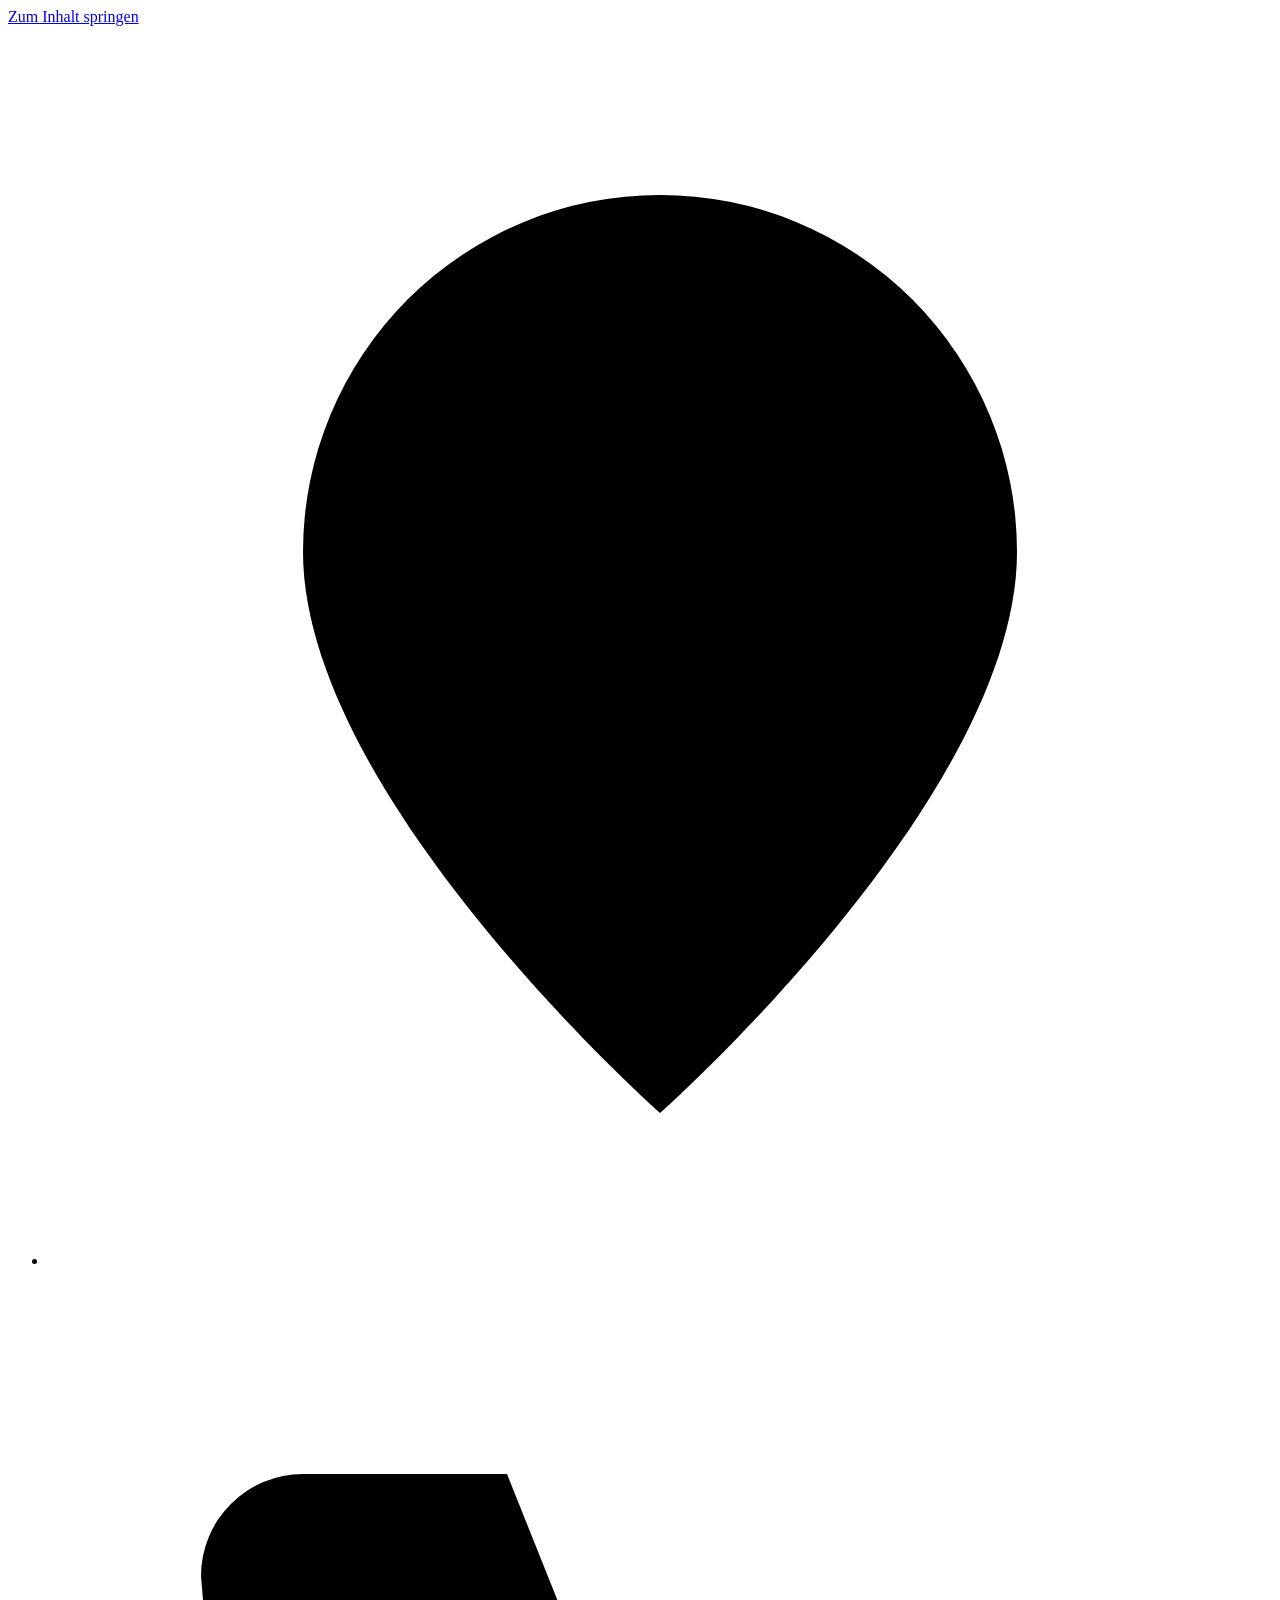
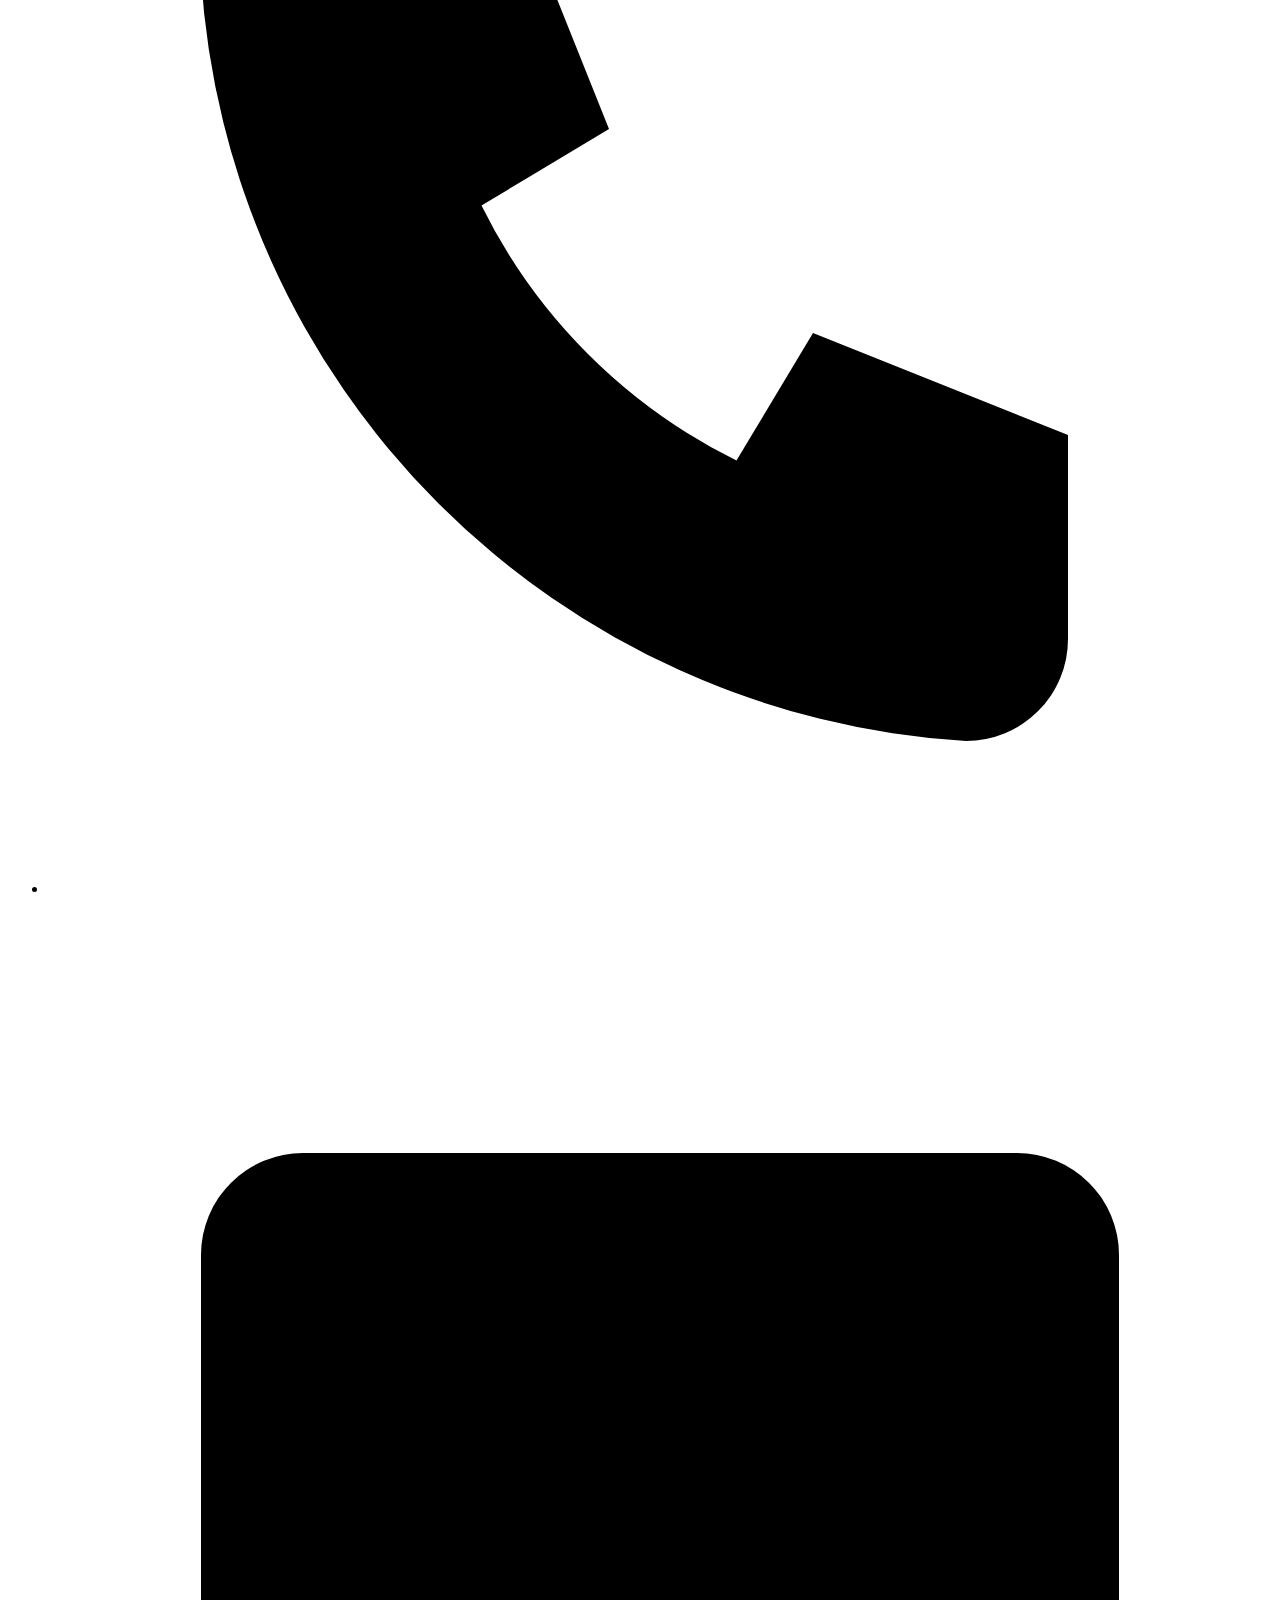
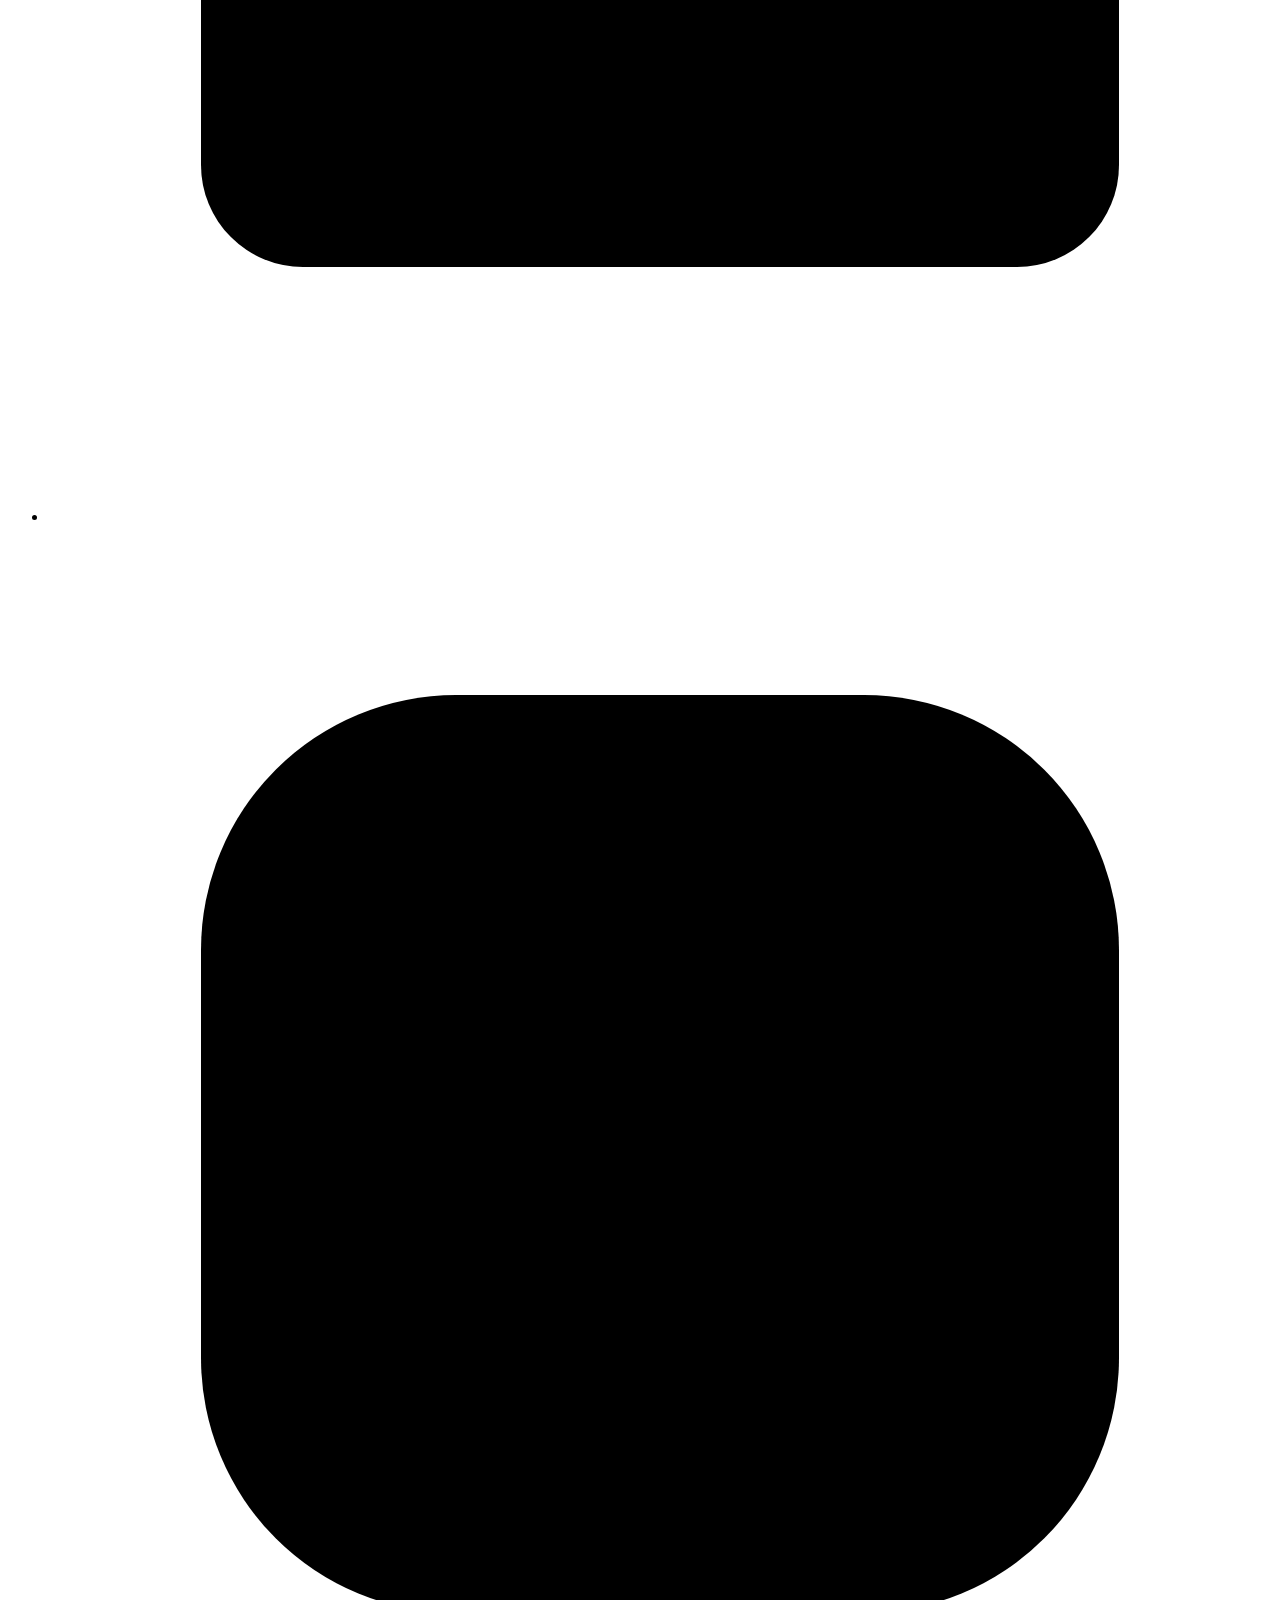
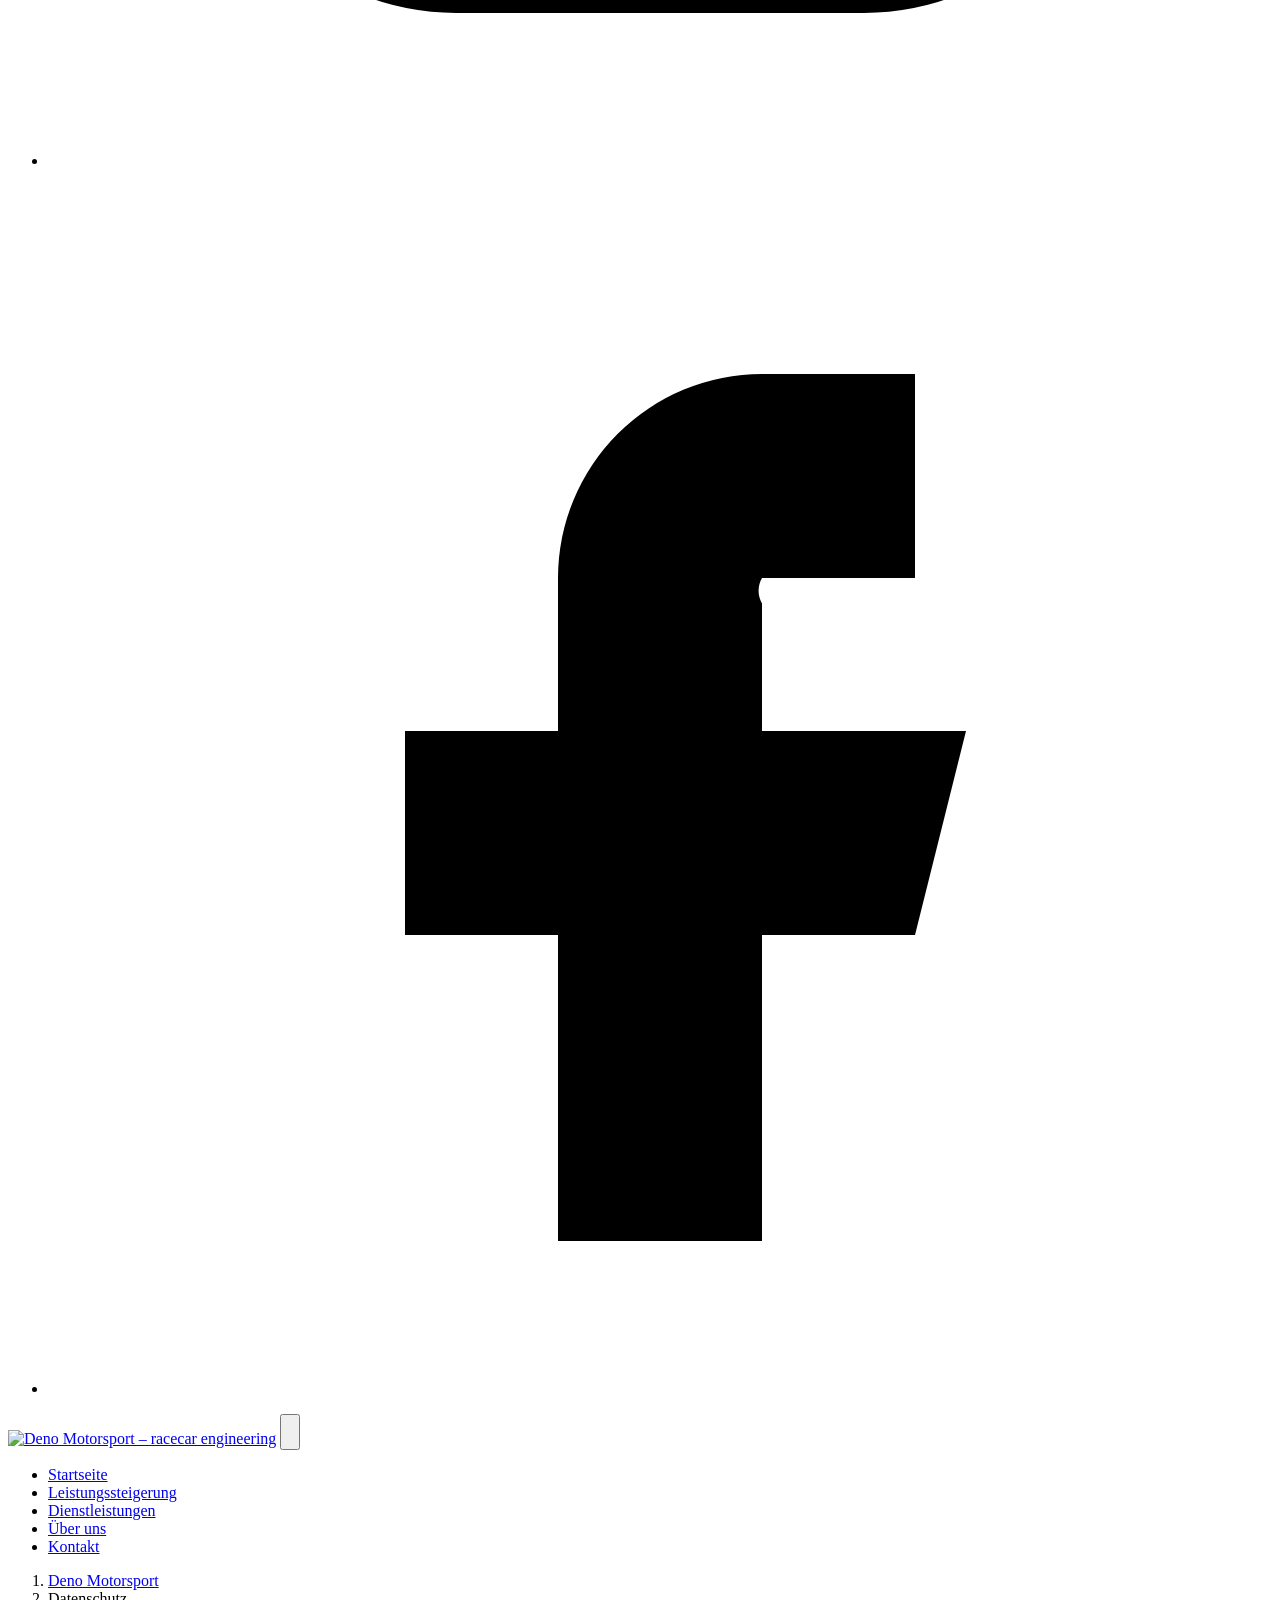
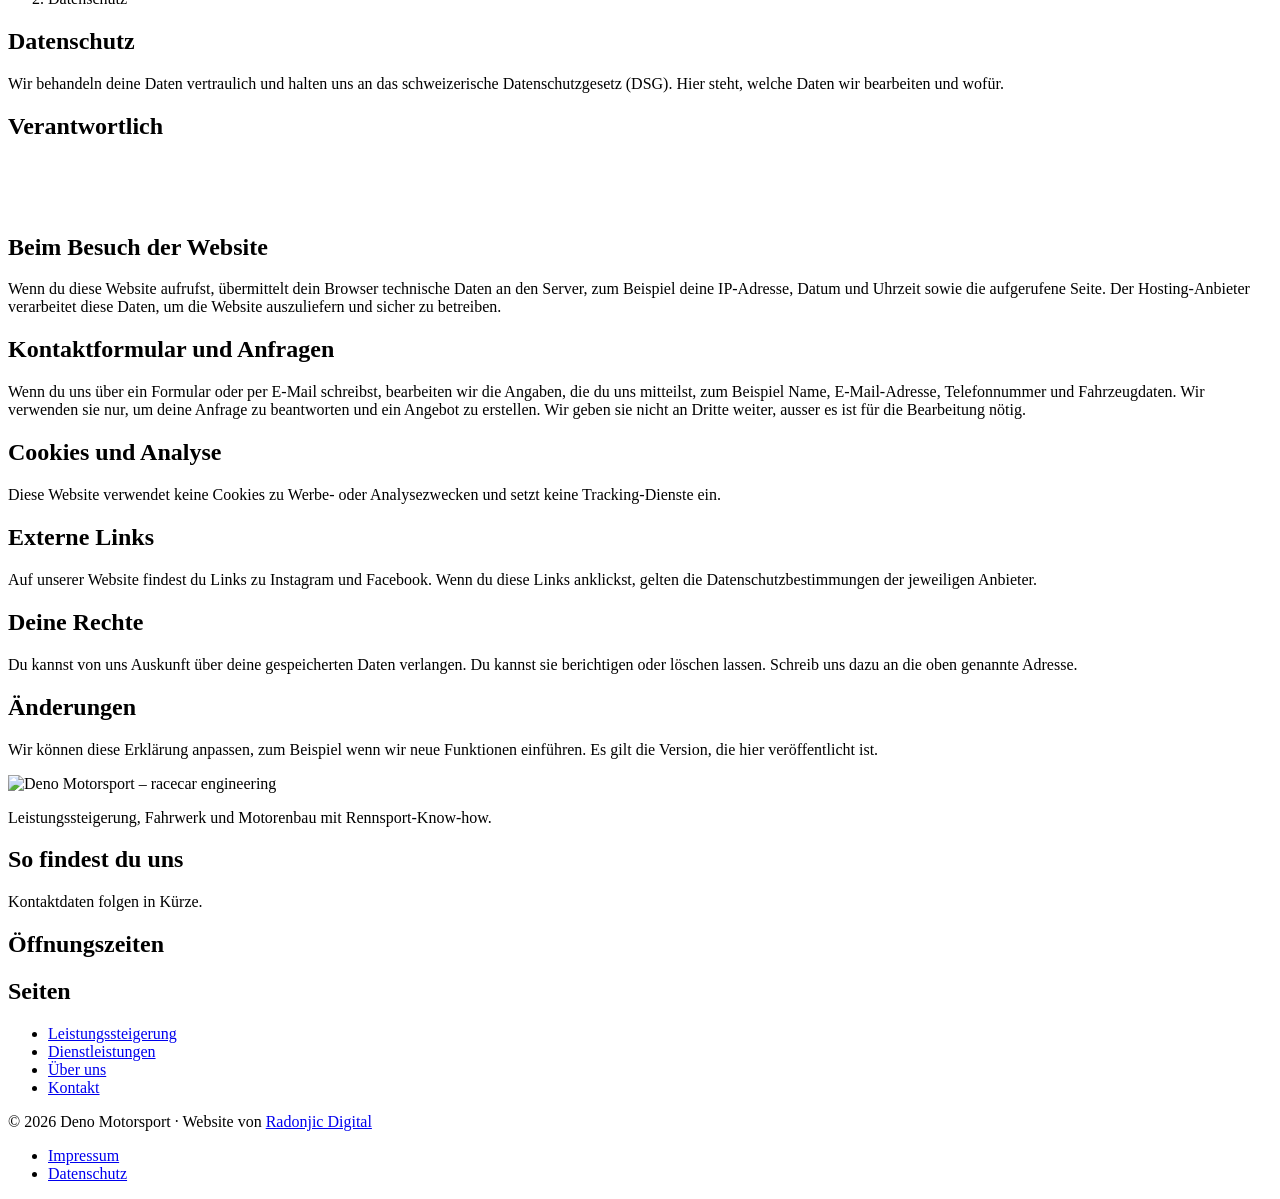
==== datenschutz.html @ 15deafb5 "Add files via upload" ====
<!doctype html>
<html lang="de-CH">
<head>
<meta charset="utf-8">
<meta name="viewport" content="width=device-width, initial-scale=1">
<title>Datenschutz – Deno Motorsport</title>
<meta name="description" content="Datenschutzerklärung von Deno Motorsport.">
<meta name="theme-color" content="#15171a">
<meta property="og:type" content="website">
<meta property="og:locale" content="de_CH">
<meta property="og:site_name" content="Deno Motorsport">
<meta property="og:title" content="Datenschutz – Deno Motorsport">
<meta property="og:description" content="Datenschutzerklärung von Deno Motorsport.">
<link rel="icon" type="image/png" sizes="48x48" href="images/favicon-48.png">
<link rel="icon" type="image/png" sizes="192x192" href="images/favicon-192.png">
<link rel="apple-touch-icon" href="images/apple-touch-icon.png">
<link rel="stylesheet" href="css/style.css">
</head>
<body class="">

<a class="skip-link" href="#inhalt">Zum Inhalt springen</a>
<div class="topbar on-dark">
  <div class="wrap">
    <ul>
      <li data-c="adresse"><svg viewBox="0 0 24 24" aria-hidden="true"><path d="M12 21s7-6.2 7-11a7 7 0 1 0-14 0c0 4.8 7 11 7 11z"/><circle cx="12" cy="10" r="2.5"/></svg><span data-v></span></li>
      <li data-c="telefon"><a data-link="tel" href="#"><svg viewBox="0 0 24 24" aria-hidden="true"><path d="M5 4h4l2 5-2.5 1.5a11 11 0 0 0 5 5L15 13l5 2v4a2 2 0 0 1-2 2A16 16 0 0 1 3 6a2 2 0 0 1 2-2z"/></svg><span data-v></span></a></li>
      <li data-c="email"><a data-link="mail" href="#"><svg viewBox="0 0 24 24" aria-hidden="true"><rect x="3" y="5" width="18" height="14" rx="2"/><path d="M3 7l9 6 9-6"/></svg><span data-v></span></a></li>
    </ul>
    <ul class="social">
      <li data-c="instagram"><a data-link="url" href="#" target="_blank" rel="noopener" aria-label="Deno Motorsport auf Instagram"><svg viewBox="0 0 24 24" aria-hidden="true"><rect x="3" y="3" width="18" height="18" rx="5"/><circle cx="12" cy="12" r="4"/><circle cx="17.5" cy="6.5" r=".7"/></svg></a></li>
      <li data-c="facebook"><a data-link="url" href="#" target="_blank" rel="noopener" aria-label="Deno Motorsport auf Facebook"><svg viewBox="0 0 24 24" aria-hidden="true"><path d="M14 8h3V4h-3a4 4 0 0 0-4 4v3H7v4h3v6h4v-6h3l1-4h-4V8.5A.5.5 0 0 1 14 8z"/></svg></a></li>
    </ul>
  </div>
</div>
<header class="site-header">
  <div class="wrap">
    <a class="brand" href="index.html" aria-label="Deno Motorsport – zur Startseite"><img src="images/logo-light.png" width="166" height="48" alt="Deno Motorsport – racecar engineering"></a>
    <button class="nav-toggle" type="button" aria-expanded="false" aria-controls="hauptnavigation" aria-label="Menü öffnen">
      <svg class="icon-open" viewBox="0 0 24 24" aria-hidden="true"><path d="M4 7h16M4 12h16M4 17h16"/></svg>
      <svg class="icon-close" viewBox="0 0 24 24" aria-hidden="true"><path d="M6 6l12 12M18 6L6 18"/></svg>
    </button>
    <nav class="nav" id="hauptnavigation" aria-label="Hauptnavigation">
      <ul><li><a href="index.html">Startseite</a></li><li><a href="leistungssteigerung.html">Leistungssteigerung</a></li><li><a href="dienstleistungen.html">Dienstleistungen</a></li><li><a href="ueber-uns.html">Über uns</a></li><li><a class="nav-cta" href="kontakt.html"><span>Kontakt</span></a></li></ul>
    </nav>
  </div>
</header>

<main id="inhalt">

<section class="page-hero on-dark" aria-labelledby="seite-titel">
  <div class="wrap"><nav class="crumbs" aria-label="Brotkrumen"><ol><li><a href="index.html">Deno Motorsport</a></li><li aria-current="page">Datenschutz</li></ol></nav><h1 id="seite-titel">Datenschutz</h1></div>
</section>
<section class="section">
  <div class="wrap legal">
    <p class="lead">Wir behandeln deine Daten vertraulich und halten uns an das schweizerische Datenschutzgesetz (DSG). Hier steht, welche Daten wir bearbeiten und wofür.</p>

    <h2>Verantwortlich</h2>
    <p><strong data-c="firma"><span data-v></span></strong><br>
      <span data-c="strasse"><span data-v></span><br></span>
      <span data-c="plzort"><span data-v></span><br></span>
      <span data-c="email"><a data-link="mail" href="#" class="text-link"><span data-v></span></a></span></p>

    <h2>Beim Besuch der Website</h2>
    <p>Wenn du diese Website aufrufst, übermittelt dein Browser technische Daten an den Server, zum Beispiel deine IP-Adresse, Datum und Uhrzeit sowie die aufgerufene Seite. Der Hosting-Anbieter verarbeitet diese Daten, um die Website auszuliefern und sicher zu betreiben.</p>

    <h2>Kontaktformular und Anfragen</h2>
    <p>Wenn du uns über ein Formular oder per E-Mail schreibst, bearbeiten wir die Angaben, die du uns mitteilst, zum Beispiel Name, E-Mail-Adresse, Telefonnummer und Fahrzeugdaten. Wir verwenden sie nur, um deine Anfrage zu beantworten und ein Angebot zu erstellen. Wir geben sie nicht an Dritte weiter, ausser es ist für die Bearbeitung nötig.</p>

    <h2>Cookies und Analyse</h2>
    <p>Diese Website verwendet keine Cookies zu Werbe- oder Analysezwecken und setzt keine Tracking-Dienste ein.</p>

    <h2>Externe Links</h2>
    <p>Auf unserer Website findest du Links zu Instagram und Facebook. Wenn du diese Links anklickst, gelten die Datenschutzbestimmungen der jeweiligen Anbieter.</p>

    <h2>Deine Rechte</h2>
    <p>Du kannst von uns Auskunft über deine gespeicherten Daten verlangen. Du kannst sie berichtigen oder löschen lassen. Schreib uns dazu an die oben genannte Adresse.</p>

    <h2>Änderungen</h2>
    <p>Wir können diese Erklärung anpassen, zum Beispiel wenn wir neue Funktionen einführen. Es gilt die Version, die hier veröffentlicht ist.</p>
  </div>
</section>

</main>

<footer class="site-footer on-dark">
  <div class="wrap footer-main">
    <div>
      <img src="images/logo-light.png" width="173" height="50" alt="Deno Motorsport – racecar engineering">
      <p>Leistungssteigerung, Fahrwerk und Motorenbau mit Rennsport-Know-how.</p>
    </div>
    <div>
      <h2>So findest du uns</h2>
      <p data-c="adresse"><span data-v></span></p>
      <p data-c="telefon"><a data-link="tel" href="#"><span data-v></span></a></p>
      <p data-c="email"><a data-link="mail" href="#"><span data-v></span></a></p>
      <p data-contact-empty>Kontaktdaten folgen in Kürze.</p>
    </div>
    <div data-c="oeffnungszeiten">
      <h2>Öffnungszeiten</h2>
      <dl class="footer-hours" data-hours></dl>
    </div>
    <div>
      <h2>Seiten</h2>
      <ul>
        <li><a href="leistungssteigerung.html">Leistungssteigerung</a></li>
        <li><a href="dienstleistungen.html">Dienstleistungen</a></li>
        <li><a href="ueber-uns.html">Über uns</a></li>
        <li><a href="kontakt.html">Kontakt</a></li>
      </ul>
    </div>
  </div>
  <div class="footer-bottom">
    <div class="wrap">
      <span>© <span data-year>2026</span> Deno Motorsport · Website von <a href="https://radonjicdigital.ch" target="_blank" rel="noopener">Radonjic Digital</a></span>
      <ul>
        <li><a href="impressum.html">Impressum</a></li>
        <li><a href="datenschutz.html">Datenschutz</a></li>
      </ul>
    </div>
  </div>
</footer>

<script src="js/config.js"></script>
<script src="js/main.js"></script>
</body>
</html>
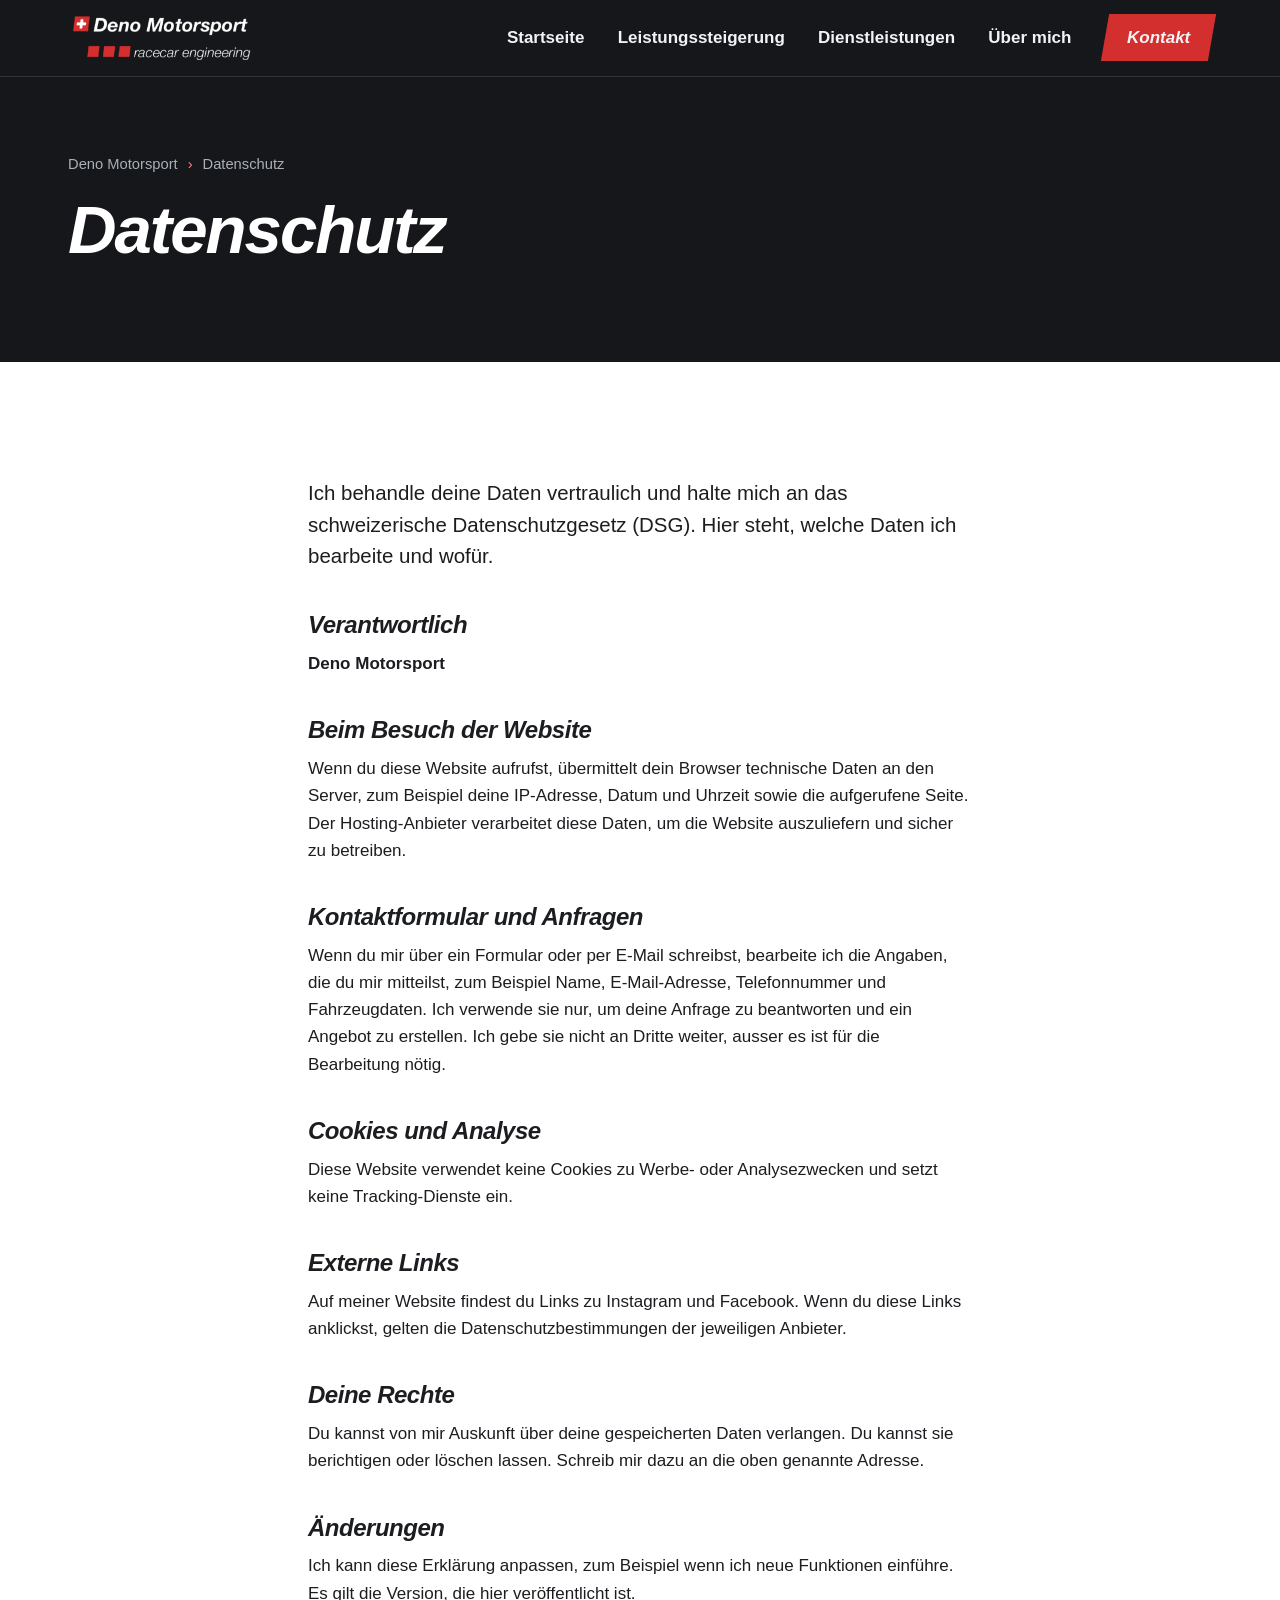
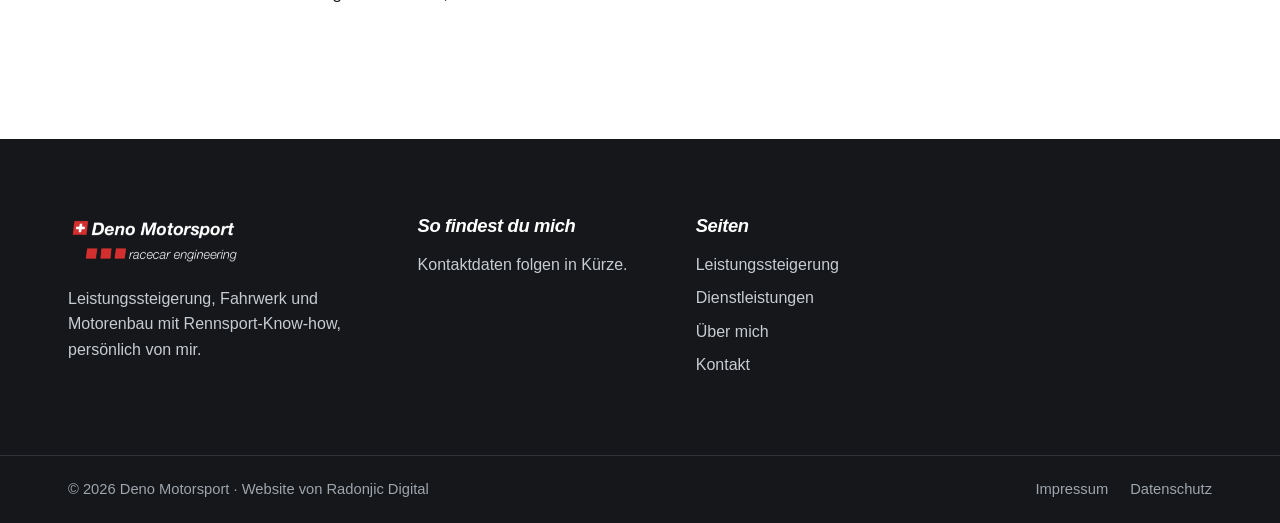
==== commit 71225927: "Add files via upload" ====
--- a/datenschutz.html
+++ b/datenschutz.html
@@ -40,7 +40,7 @@
       <svg class="icon-close" viewBox="0 0 24 24" aria-hidden="true"><path d="M6 6l12 12M18 6L6 18"/></svg>
     </button>
     <nav class="nav" id="hauptnavigation" aria-label="Hauptnavigation">
-      <ul><li><a href="index.html">Startseite</a></li><li><a href="leistungssteigerung.html">Leistungssteigerung</a></li><li><a href="dienstleistungen.html">Dienstleistungen</a></li><li><a href="ueber-uns.html">Über uns</a></li><li><a class="nav-cta" href="kontakt.html"><span>Kontakt</span></a></li></ul>
+      <ul><li><a href="index.html">Startseite</a></li><li><a href="leistungssteigerung.html">Leistungssteigerung</a></li><li><a href="dienstleistungen.html">Dienstleistungen</a></li><li><a href="ueber-mich.html">Über mich</a></li><li><a class="nav-cta" href="kontakt.html"><span>Kontakt</span></a></li></ul>
     </nav>
   </div>
 </header>
@@ -52,7 +52,7 @@
 </section>
 <section class="section">
   <div class="wrap legal">
-    <p class="lead">Wir behandeln deine Daten vertraulich und halten uns an das schweizerische Datenschutzgesetz (DSG). Hier steht, welche Daten wir bearbeiten und wofür.</p>
+    <p class="lead">Ich behandle deine Daten vertraulich und halte mich an das schweizerische Datenschutzgesetz (DSG). Hier steht, welche Daten ich bearbeite und wofür.</p>
 
     <h2>Verantwortlich</h2>
     <p><strong data-c="firma"><span data-v></span></strong><br>
@@ -64,19 +64,19 @@
     <p>Wenn du diese Website aufrufst, übermittelt dein Browser technische Daten an den Server, zum Beispiel deine IP-Adresse, Datum und Uhrzeit sowie die aufgerufene Seite. Der Hosting-Anbieter verarbeitet diese Daten, um die Website auszuliefern und sicher zu betreiben.</p>
 
     <h2>Kontaktformular und Anfragen</h2>
-    <p>Wenn du uns über ein Formular oder per E-Mail schreibst, bearbeiten wir die Angaben, die du uns mitteilst, zum Beispiel Name, E-Mail-Adresse, Telefonnummer und Fahrzeugdaten. Wir verwenden sie nur, um deine Anfrage zu beantworten und ein Angebot zu erstellen. Wir geben sie nicht an Dritte weiter, ausser es ist für die Bearbeitung nötig.</p>
+    <p>Wenn du mir über ein Formular oder per E-Mail schreibst, bearbeite ich die Angaben, die du mir mitteilst, zum Beispiel Name, E-Mail-Adresse, Telefonnummer und Fahrzeugdaten. Ich verwende sie nur, um deine Anfrage zu beantworten und ein Angebot zu erstellen. Ich gebe sie nicht an Dritte weiter, ausser es ist für die Bearbeitung nötig.</p>
 
     <h2>Cookies und Analyse</h2>
     <p>Diese Website verwendet keine Cookies zu Werbe- oder Analysezwecken und setzt keine Tracking-Dienste ein.</p>
 
     <h2>Externe Links</h2>
-    <p>Auf unserer Website findest du Links zu Instagram und Facebook. Wenn du diese Links anklickst, gelten die Datenschutzbestimmungen der jeweiligen Anbieter.</p>
+    <p>Auf meiner Website findest du Links zu Instagram und Facebook. Wenn du diese Links anklickst, gelten die Datenschutzbestimmungen der jeweiligen Anbieter.</p>
 
     <h2>Deine Rechte</h2>
-    <p>Du kannst von uns Auskunft über deine gespeicherten Daten verlangen. Du kannst sie berichtigen oder löschen lassen. Schreib uns dazu an die oben genannte Adresse.</p>
+    <p>Du kannst von mir Auskunft über deine gespeicherten Daten verlangen. Du kannst sie berichtigen oder löschen lassen. Schreib mir dazu an die oben genannte Adresse.</p>
 
     <h2>Änderungen</h2>
-    <p>Wir können diese Erklärung anpassen, zum Beispiel wenn wir neue Funktionen einführen. Es gilt die Version, die hier veröffentlicht ist.</p>
+    <p>Ich kann diese Erklärung anpassen, zum Beispiel wenn ich neue Funktionen einführe. Es gilt die Version, die hier veröffentlicht ist.</p>
   </div>
 </section>
 
@@ -86,10 +86,10 @@
   <div class="wrap footer-main">
     <div>
       <img src="images/logo-light.png" width="173" height="50" alt="Deno Motorsport – racecar engineering">
-      <p>Leistungssteigerung, Fahrwerk und Motorenbau mit Rennsport-Know-how.</p>
+      <p>Leistungssteigerung, Fahrwerk und Motorenbau mit Rennsport-Know-how, persönlich von mir.</p>
     </div>
     <div>
-      <h2>So findest du uns</h2>
+      <h2>So findest du mich</h2>
       <p data-c="adresse"><span data-v></span></p>
       <p data-c="telefon"><a data-link="tel" href="#"><span data-v></span></a></p>
       <p data-c="email"><a data-link="mail" href="#"><span data-v></span></a></p>
@@ -104,7 +104,7 @@
       <ul>
         <li><a href="leistungssteigerung.html">Leistungssteigerung</a></li>
         <li><a href="dienstleistungen.html">Dienstleistungen</a></li>
-        <li><a href="ueber-uns.html">Über uns</a></li>
+        <li><a href="ueber-mich.html">Über mich</a></li>
         <li><a href="kontakt.html">Kontakt</a></li>
       </ul>
     </div>
--- a/css/style.css
+++ b/css/style.css
@@ -0,0 +1,433 @@
+/* ==========================================================================
+   Deno Motorsport – Stylesheet
+   Designidee: Das Logo besteht aus Schweizer Kreuz und drei roten Parallelogrammen.
+   Diese Schrägstellung (−10°) zieht sich durch Buttons, Markierungen und Startlichter.
+   Schrift: Helvetica Neue / Arial, wie im Logo – Überschriften kursiv und fett.
+   ========================================================================== */
+
+:root {
+  --asphalt: #15171a;
+  --graphite: #1f2226;
+  --line: #2f343a;
+  --chalk: #f1f2f3;
+  --paper: #ffffff;
+  --ink: #1b1d20;
+  --steel: #5c636c;
+  --mist: #c9ced4;
+  --red: #d32f2f;
+  --red-deep: #b01f1f;
+  --red-text: #b71c1c;
+  --red-on-dark: #ff7b7b;
+  --skew: -10deg;
+  --font: "Helvetica Neue", "HelveticaNeue", "Arial Nova", Arial, "Liberation Sans", sans-serif;
+  --wrap: 1240px;
+  --gutter: clamp(20px, 4vw, 48px);
+  --radius: 2px;
+  --header-h: 76px;
+}
+
+*,
+*::before,
+*::after { box-sizing: border-box; }
+
+html { scroll-behavior: smooth; scroll-padding-top: calc(var(--header-h) + 16px); -webkit-text-size-adjust: 100%; }
+
+body {
+  margin: 0;
+  font-family: var(--font);
+  font-size: 1.0625rem;
+  line-height: 1.6;
+  color: var(--ink);
+  background: var(--paper);
+  -webkit-font-smoothing: antialiased;
+}
+
+img { max-width: 100%; display: block; }
+a { color: inherit; }
+[hidden] { display: none !important; }
+button, input, select, textarea { font: inherit; color: inherit; }
+
+:focus-visible { outline: 3px solid var(--red); outline-offset: 3px; }
+.on-dark :focus-visible, .site-header :focus-visible, .site-footer :focus-visible, .hero :focus-visible { outline-color: #fff; }
+
+.skip-link {
+  position: absolute; left: 12px; top: -80px; z-index: 200;
+  background: #fff; color: var(--ink); padding: 10px 16px; border-radius: var(--radius); font-weight: 700;
+}
+.skip-link:focus { top: 12px; }
+
+.wrap { width: 100%; max-width: var(--wrap); margin-inline: auto; padding-inline: var(--gutter); }
+
+/* ---------- Typografie ---------- */
+h1, h2, h3, h4 { margin: 0; font-weight: 800; font-style: italic; letter-spacing: -0.02em; line-height: 1.08; hyphens: auto; overflow-wrap: break-word; }
+h1 { font-size: clamp(2.5rem, 6.4vw, 5rem); line-height: 1.02; letter-spacing: -0.03em; }
+h2 { font-size: clamp(1.9rem, 4vw, 3rem); }
+h3 { font-size: clamp(1.25rem, 2vw, 1.5rem); letter-spacing: -0.01em; }
+p { margin: 0 0 1em; }
+.lead { font-size: clamp(1.1rem, 1.6vw, 1.3rem); line-height: 1.55; max-width: 60ch; }
+.measure { max-width: 64ch; }
+.text-link { font-weight: 700; color: var(--red-text); text-decoration: underline; text-underline-offset: 3px; text-decoration-thickness: 2px; }
+.on-dark .text-link { color: var(--red-on-dark); }
+
+/* ---------- Schräg-Motiv (aus dem Logo) ---------- */
+.slant { display: inline-block; width: 22px; height: 13px; background: var(--red); transform: skewX(var(--skew)); }
+.slants { display: inline-flex; gap: 5px; vertical-align: middle; }
+.lights { display: inline-flex; gap: 9px; }
+.lights i { display: block; width: 44px; height: 24px; background: var(--red); transform: skewX(var(--skew)); }
+.js .lights i { opacity: .22; animation: light-on .35s ease-out forwards; }
+.js .lights i:nth-child(1) { animation-delay: .25s; }
+.js .lights i:nth-child(2) { animation-delay: .6s; }
+.js .lights i:nth-child(3) { animation-delay: .95s; }
+@keyframes light-on { from { opacity: .22; } to { opacity: 1; } }
+
+/* ---------- Buttons ---------- */
+.btn {
+  display: inline-block; cursor: pointer; text-decoration: none; border: 0;
+  padding: 15px 30px; font-weight: 800; font-style: italic; font-size: 1.0625rem; line-height: 1.2;
+  background: var(--red); color: #fff;
+  transform: skewX(var(--skew));
+  transition: background-color .15s ease, color .15s ease;
+}
+.btn > span { display: inline-block; transform: skewX(calc(var(--skew) * -1)); }
+.btn:hover { background: var(--red-deep); }
+.btn--ghost { background: transparent; color: #fff; box-shadow: inset 0 0 0 2px #fff; }
+.btn--ghost:hover { background: #fff; color: var(--asphalt); }
+.btn--white { background: #fff; color: var(--red-text); }
+.btn--white:hover { background: var(--asphalt); color: #fff; }
+.btn--dark { background: var(--asphalt); color: #fff; }
+.btn--dark:hover { background: var(--red); }
+.btn--block { display: block; width: 100%; text-align: center; }
+.btn[disabled] { opacity: .55; cursor: wait; }
+.btn-row { display: flex; flex-wrap: wrap; gap: 18px 22px; }
+
+/* ---------- Kopfzeile ---------- */
+.topbar { background: var(--graphite); color: #d6dae0; font-size: .875rem; }
+.topbar .wrap { display: flex; flex-wrap: wrap; justify-content: space-between; align-items: center; gap: 4px 28px; min-height: 40px; padding-block: 6px; }
+.topbar ul { list-style: none; margin: 0; padding: 0; display: flex; flex-wrap: wrap; gap: 4px 26px; }
+.topbar a { text-decoration: none; }
+.topbar a:hover { color: #fff; text-decoration: underline; }
+.topbar svg { width: 15px; height: 15px; margin-right: 8px; vertical-align: -2px; stroke: var(--red-on-dark); fill: none; stroke-width: 2; stroke-linecap: round; stroke-linejoin: round; }
+.topbar .social a { display: inline-flex; padding: 4px 6px; }
+.topbar .social svg { margin: 0; width: 17px; height: 17px; stroke: currentColor; }
+
+.site-header { position: sticky; top: 0; z-index: 100; background: var(--asphalt); color: #fff; box-shadow: 0 1px 0 var(--line); }
+.site-header .wrap { display: flex; align-items: center; justify-content: space-between; min-height: var(--header-h); gap: 24px; }
+.brand { display: block; flex: none; }
+.brand img { height: 54px; width: auto; }
+.nav ul { list-style: none; margin: 0; padding: 0; display: flex; gap: clamp(18px, 2.6vw, 38px); align-items: center; }
+.nav a {
+  display: inline-block; position: relative; padding: 8px 0; text-decoration: none;
+  font-weight: 700; font-size: 1.0625rem; color: #f2f3f4;
+}
+.nav a::after {
+  content: ""; position: absolute; left: 0; right: 0; bottom: 0; height: 3px; background: var(--red);
+  transform: skewX(var(--skew)) scaleX(0); transform-origin: left; transition: transform .2s ease;
+}
+.nav a:hover::after, .nav a[aria-current="page"]::after { transform: skewX(var(--skew)) scaleX(1); }
+.nav a[aria-current="page"] { color: #fff; }
+.nav .nav-cta { background: var(--red); padding: 10px 22px; transform: skewX(var(--skew)); font-style: italic; font-weight: 800; }
+.nav .nav-cta span { display: inline-block; transform: skewX(calc(var(--skew) * -1)); }
+.nav .nav-cta::after { display: none; }
+.nav .nav-cta:hover { background: var(--red-deep); }
+.nav a.is-tuning { color: #fff; }
+
+.nav-toggle { display: none; background: none; border: 0; color: #fff; padding: 10px; margin-right: -10px; cursor: pointer; }
+.nav-toggle svg { width: 28px; height: 28px; stroke: currentColor; stroke-width: 2.2; fill: none; stroke-linecap: round; }
+.nav-toggle .icon-close { display: none; }
+.nav-toggle[aria-expanded="true"] .icon-open { display: none; }
+.nav-toggle[aria-expanded="true"] .icon-close { display: block; }
+
+@media (max-width: 640px) {
+  .topbar [data-c="adresse"], .topbar .social { display: none; }
+  .topbar .wrap { min-height: 0; }
+}
+
+@media (max-width: 980px) {
+  .nav-toggle { display: block; }
+  .nav { position: absolute; left: 0; right: 0; top: 100%; background: var(--asphalt); border-top: 1px solid var(--line); display: none; padding: 8px var(--gutter) 24px; box-shadow: 0 18px 30px rgba(0,0,0,.35); }
+  .nav.is-open { display: block; }
+  .nav ul { flex-direction: column; align-items: stretch; gap: 0; }
+  .nav li { border-bottom: 1px solid var(--line); }
+  .nav a { display: block; padding: 16px 0; font-size: 1.15rem; }
+  .nav a::after { display: none; }
+  .nav a[aria-current="page"] { color: var(--red-on-dark); }
+  .nav li:last-child { border: 0; padding-top: 18px; }
+  .nav .nav-cta { display: block; text-align: center; transform: none; }
+  .nav .nav-cta span { transform: none; }
+}
+
+/* ---------- Hero ---------- */
+.hero { position: relative; color: #fff; background: var(--asphalt); overflow: hidden; isolation: isolate; }
+.hero__bg { position: absolute; inset: 0; z-index: -2; }
+.hero__bg img { width: 100%; height: 100%; object-fit: cover; object-position: 50% 62%; }
+.hero::before {
+  content: ""; position: absolute; inset: 0; z-index: -1;
+  background:
+    linear-gradient(90deg, rgba(14,15,17,.92) 0%, rgba(14,15,17,.74) 36%, rgba(14,15,17,.22) 70%, rgba(14,15,17,.05) 100%),
+    linear-gradient(0deg, rgba(14,15,17,.55) 0%, rgba(14,15,17,0) 30%);
+}
+.hero .wrap { display: grid; grid-template-columns: minmax(0, 1.35fr) minmax(300px, .65fr); gap: clamp(32px, 5vw, 80px); align-items: end; padding-block: clamp(56px, 9vw, 120px); min-height: min(82vh, 780px); }
+.hero__text { align-self: center; }
+.hero h1 { margin: 28px 0 24px; max-width: 13ch; }
+.hero .lead { color: #e3e6ea; margin-bottom: 34px; }
+
+.finder { background: var(--paper); color: var(--ink); padding: 28px 28px 30px; border-top: 6px solid var(--red); border-radius: 0 0 var(--radius) var(--radius); box-shadow: 0 24px 60px rgba(0,0,0,.45); }
+.finder h2 { font-size: 1.6rem; margin-bottom: 6px; }
+.finder p { color: var(--steel); font-size: .98rem; margin-bottom: 20px; }
+.finder .field + .field { margin-top: 14px; }
+.finder .btn { margin-top: 22px; }
+
+@media (max-width: 900px) {
+  .hero .wrap { grid-template-columns: 1fr; min-height: 0; align-items: start; }
+  .hero__bg img { object-position: 50% 55%; }
+  .hero::before { background: linear-gradient(0deg, rgba(14,15,17,.9) 0%, rgba(14,15,17,.72) 100%); }
+  .lights i { width: 36px; height: 20px; }
+}
+
+/* ---------- Sektionen ---------- */
+.section { padding-block: clamp(64px, 9vw, 120px); }
+.section--chalk { background: var(--chalk); }
+.section--dark { background: var(--asphalt); color: #fff; }
+.section--dark .lead, .section--dark p { color: #d3d7dc; }
+.section--tight { padding-block: clamp(48px, 6vw, 80px); }
+.section-head { margin-bottom: clamp(32px, 5vw, 56px); }
+.section-head h2 { margin-bottom: 18px; }
+.section-head--row { display: flex; flex-wrap: wrap; align-items: end; justify-content: space-between; gap: 20px 40px; }
+.section-head--row > div { max-width: 62ch; }
+
+/* ---------- Stages ---------- */
+.stages { display: grid; grid-template-columns: repeat(3, 1fr); border-top: 1px solid var(--line); border-bottom: 1px solid var(--line); }
+.stage { padding: 36px clamp(20px, 3vw, 40px) 40px; border-left: 1px solid var(--line); }
+.stage:first-child { border-left: 0; padding-left: 0; }
+.stage h3 { font-size: clamp(2rem, 3.4vw, 2.8rem); margin-bottom: 14px; }
+.stage .slants { margin-bottom: 20px; display: flex; }
+.stage .slants .slant { opacity: .25; }
+.stage .slants .slant.on { opacity: 1; }
+.stage p { margin: 0; }
+.stage .stage-for { margin-top: 18px; font-size: .95rem; color: #aab0b8; }
+.stage .stage-for strong { color: #fff; }
+.stages--light { border-color: #d8dbdf; }
+.stages--light .stage { border-color: #d8dbdf; }
+.stages--light .stage .stage-for { color: var(--steel); }
+.stages--light .stage .stage-for strong { color: var(--ink); }
+.stages--light p { color: var(--ink); }
+
+@media (max-width: 820px) {
+  .stages { grid-template-columns: 1fr; border-bottom: 0; }
+  .stage, .stage:first-child { border-left: 0; padding-left: 0; padding-right: 0; border-bottom: 1px solid var(--line); }
+  .stages--light .stage { border-bottom-color: #d8dbdf; }
+}
+
+/* ---------- Marken ---------- */
+.brand-grid { display: grid; grid-template-columns: repeat(auto-fill, minmax(210px, 1fr)); gap: 18px; list-style: none; margin: 0; padding: 0; }
+.brand-tile {
+  position: relative; display: flex; flex-direction: column; justify-content: flex-end; min-height: 138px; overflow: hidden;
+  padding: 20px 22px; background: var(--paper); border: 2px solid #dfe2e6; border-radius: var(--radius);
+  text-decoration: none; transition: border-color .15s ease, background-color .15s ease;
+}
+.brand-tile::after {
+  content: attr(data-initial); position: absolute; right: 10px; top: -6px; font-size: 6.5rem; font-weight: 800; font-style: italic; line-height: 1;
+  color: transparent; -webkit-text-stroke: 2px #e6e8eb; pointer-events: none; transition: -webkit-text-stroke-color .15s ease;
+}
+.brand-tile strong { position: relative; z-index: 1; font-size: 1.45rem; font-style: italic; font-weight: 800; letter-spacing: -0.02em; line-height: 1.1; }
+.brand-tile span { position: relative; z-index: 1; margin-top: 6px; font-size: .9rem; color: var(--steel); }
+.brand-tile:hover, .brand-tile:focus-visible { border-color: var(--red); }
+.brand-tile:hover::after, .brand-tile:focus-visible::after { -webkit-text-stroke-color: rgba(211,47,47,.35); }
+.section--dark .brand-tile { background: var(--graphite); border-color: var(--line); }
+.section--dark .brand-tile::after { -webkit-text-stroke-color: #343a41; }
+.section--dark .brand-tile span { color: #a3a9b1; }
+.section--dark .brand-tile:hover { border-color: var(--red); }
+
+.brand-search { margin-bottom: 26px; max-width: 460px; }
+
+/* ---------- Unterseiten-Kopf ---------- */
+.page-hero { position: relative; background: var(--asphalt); color: #fff; padding-block: clamp(44px, 6vw, 84px); overflow: hidden; isolation: isolate; }
+.page-hero--image { background: var(--asphalt); }
+.page-hero--image .page-hero__bg { position: absolute; inset: 0; z-index: -2; }
+.page-hero--image .page-hero__bg img { width: 100%; height: 100%; object-fit: cover; object-position: 50% 40%; opacity: .5; }
+.page-hero--image::before { content: ""; position: absolute; inset: 0; z-index: -1; background: linear-gradient(90deg, rgba(21,23,26,.95) 20%, rgba(21,23,26,.55) 100%); }
+.crumbs { font-size: .92rem; color: #aab0b8; margin-bottom: 20px; }
+.crumbs ol { list-style: none; margin: 0; padding: 0; display: flex; flex-wrap: wrap; gap: 6px 10px; align-items: center; }
+.crumbs li + li::before { content: "›"; margin-right: 10px; color: var(--red-on-dark); }
+.crumbs a { text-decoration: none; }
+.crumbs a:hover { color: #fff; text-decoration: underline; }
+.page-hero h1 { font-size: clamp(1.95rem, 5.4vw, 4.2rem); margin-bottom: 20px; }
+.page-hero .lead { color: #d9dde2; margin: 0; }
+
+/* ---------- Leistungssteigerung: Layout ---------- */
+.tuning-layout { display: grid; grid-template-columns: minmax(0, 1fr) 290px; gap: clamp(32px, 4vw, 64px); align-items: start; }
+.brand-nav { position: sticky; top: calc(var(--header-h) + 20px); border-top: 4px solid var(--red); background: var(--chalk); }
+.brand-nav h2 { font-size: 1.35rem; padding: 22px 24px 14px; }
+.brand-nav ul { list-style: none; margin: 0; padding: 0 0 14px; max-height: calc(100vh - var(--header-h) - 150px); overflow-y: auto; overscroll-behavior: contain; }
+.brand-nav a { display: block; padding: 8px 24px; text-decoration: none; font-weight: 700; font-size: .98rem; border-left: 4px solid transparent; }
+.brand-nav a:hover { color: var(--red-text); }
+.brand-nav a[aria-current="true"] { border-left-color: var(--red); color: var(--red-text); background: #fff; }
+@media (max-width: 980px) {
+  .tuning-layout { grid-template-columns: 1fr; }
+  .brand-nav { display: none; }
+}
+
+.brand-view__top { display: flex; flex-wrap: wrap; align-items: baseline; justify-content: space-between; gap: 10px 24px; margin-bottom: 26px; }
+.back-link { display: inline-block; margin-bottom: 18px; font-weight: 700; text-decoration: none; color: var(--red-text); }
+.back-link:hover { text-decoration: underline; }
+.model-list { display: grid; grid-template-columns: repeat(auto-fill, minmax(168px, 1fr)); gap: 12px; list-style: none; margin: 0 0 56px; padding: 0; }
+.model-list button {
+  width: 100%; text-align: left; cursor: pointer; background: #fff; border: 2px solid #dfe2e6; border-radius: var(--radius);
+  padding: 14px 16px; font-weight: 700; line-height: 1.25; transition: border-color .15s ease, background-color .15s ease, color .15s ease;
+}
+.model-list button:hover { border-color: var(--red); }
+.model-list button[aria-pressed="true"] { background: var(--red); border-color: var(--red); color: #fff; }
+
+.request-box { background: var(--chalk); border-top: 6px solid var(--red); padding: clamp(24px, 4vw, 44px); scroll-margin-top: calc(var(--header-h) + 20px); }
+.request-box h3 { font-size: clamp(1.5rem, 2.6vw, 2rem); margin-bottom: 8px; }
+.request-box > p { color: var(--steel); }
+
+/* ---------- Formulare ---------- */
+.form-grid { display: grid; grid-template-columns: 1fr 1fr; gap: 16px 20px; margin-top: 24px; }
+.form-grid .full { grid-column: 1 / -1; }
+.field label { display: block; font-weight: 700; font-size: .95rem; margin-bottom: 6px; }
+.field .opt { font-weight: 400; color: var(--steel); }
+.field input, .field select, .field textarea {
+  width: 100%; background: #fff; border: 2px solid #cfd4d9; border-radius: var(--radius); padding: 13px 14px; line-height: 1.3; transition: border-color .15s ease;
+}
+.field textarea { min-height: 130px; resize: vertical; line-height: 1.5; }
+.field input:hover, .field select:hover, .field textarea:hover { border-color: #9aa1a9; }
+.field input:focus, .field select:focus, .field textarea:focus { outline: none; border-color: var(--red); box-shadow: 0 0 0 3px rgba(211,47,47,.2); }
+.field select { appearance: none; background-image: url("data:image/svg+xml,%3Csvg xmlns='http://www.w3.org/2000/svg' width='14' height='9' viewBox='0 0 14 9'%3E%3Cpath d='M1 1l6 6 6-6' fill='none' stroke='%231b1d20' stroke-width='2'/%3E%3C/svg%3E"); background-repeat: no-repeat; background-position: right 14px center; padding-right: 40px; }
+.field select:disabled { background-color: #eceef0; color: #8b9199; cursor: not-allowed; }
+.hp { position: absolute; left: -9999px; width: 1px; height: 1px; overflow: hidden; }
+.form-note { font-size: .88rem; color: var(--steel); margin: 18px 0 0; }
+.form-note a { color: inherit; }
+.form-actions { margin-top: 22px; display: flex; flex-wrap: wrap; align-items: center; gap: 16px 24px; }
+.form-status { margin: 0; font-weight: 700; }
+.form-status.is-ok { color: #1c6b3a; }
+.form-status.is-error { color: var(--red-text); }
+@media (max-width: 640px) { .form-grid { grid-template-columns: 1fr; } }
+
+/* ---------- Dienstleistungen ---------- */
+.services { display: grid; grid-template-columns: repeat(3, 1fr); gap: 0; border-top: 2px solid #d8dbdf; border-left: 2px solid #d8dbdf; }
+.service { padding: 34px 30px 36px; border-right: 2px solid #d8dbdf; border-bottom: 2px solid #d8dbdf; background: #fff; transition: background-color .15s ease; }
+.service:hover { background: var(--chalk); }
+.service svg { width: 46px; height: 46px; stroke: var(--red); fill: none; stroke-width: 1.7; stroke-linecap: round; stroke-linejoin: round; margin-bottom: 22px; }
+.service h3 { margin-bottom: 10px; }
+.service p { margin: 0; color: var(--steel); }
+.service a { text-decoration: none; }
+.service a:hover h3 { color: var(--red-text); }
+@media (max-width: 980px) { .services { grid-template-columns: 1fr 1fr; } }
+@media (max-width: 620px) { .services { grid-template-columns: 1fr; } }
+
+.service-detail { display: grid; grid-template-columns: 1fr 1.2fr; gap: clamp(28px, 5vw, 72px); align-items: start; padding-block: clamp(36px, 5vw, 60px); border-top: 1px solid #d8dbdf; }
+.service-detail:first-of-type { border-top: 0; }
+.service-detail svg { width: 50px; height: 50px; stroke: var(--red); fill: none; stroke-width: 1.7; stroke-linecap: round; stroke-linejoin: round; margin-bottom: 16px; }
+.service-detail ul { list-style: none; margin: 18px 0 0; padding: 0; }
+.service-detail li { position: relative; padding-left: 30px; margin-bottom: 10px; }
+.service-detail li::before { content: ""; position: absolute; left: 0; top: .55em; width: 15px; height: 9px; background: var(--red); transform: skewX(var(--skew)); }
+@media (max-width: 820px) { .service-detail { grid-template-columns: 1fr; } }
+
+/* ---------- Arbeiten / Galerie ---------- */
+.works { display: grid; grid-template-columns: repeat(3, 1fr); gap: 16px; }
+.work { position: relative; display: block; padding: 0; border: 0; background: var(--asphalt); cursor: zoom-in; overflow: hidden; aspect-ratio: 1 / 1; border-radius: var(--radius); }
+.work img { width: 100%; height: 100%; object-fit: cover; transition: transform .5s ease, opacity .3s ease; }
+.work:hover img { transform: scale(1.04); opacity: .85; }
+.work figcaption, .work .cap { position: absolute; left: 0; right: 0; bottom: 0; padding: 60px 20px 18px; text-align: left; color: #fff; background: linear-gradient(0deg, rgba(14,15,17,.88), rgba(14,15,17,0)); font-weight: 700; font-style: italic; font-size: 1.1rem; }
+@media (max-width: 820px) { .works { grid-template-columns: 1fr; } .work { aspect-ratio: 4 / 3; } }
+
+.lightbox { border: 0; padding: 0; background: transparent; max-width: min(92vw, 880px); width: 100%; }
+.lightbox::backdrop { background: rgba(10,11,13,.9); }
+.lightbox img { width: 100%; max-height: 82vh; object-fit: contain; background: #000; }
+.lightbox p { margin: 10px 0 0; color: #e3e6ea; font-weight: 700; font-style: italic; }
+.lightbox button { position: absolute; right: 8px; top: 8px; background: var(--red); color: #fff; border: 0; padding: 8px 14px; cursor: pointer; font-weight: 800; }
+
+/* ---------- Split ---------- */
+.split { display: grid; grid-template-columns: 1fr 1fr; gap: clamp(32px, 6vw, 96px); align-items: center; }
+.split--top { align-items: start; }
+.split img { width: 100%; height: auto; aspect-ratio: 1 / 1; object-fit: cover; border-radius: var(--radius); }
+.split__media { position: relative; }
+.split__media::after { content: ""; position: absolute; left: -14px; bottom: -14px; width: 46%; height: 12px; background: var(--red); transform: skewX(var(--skew)); }
+.ticks { list-style: none; margin: 26px 0 32px; padding: 0; }
+.ticks li { position: relative; padding-left: 32px; margin-bottom: 14px; }
+.ticks li::before { content: ""; position: absolute; left: 0; top: .5em; width: 16px; height: 10px; background: var(--red); transform: skewX(var(--skew)); }
+.ticks strong { display: block; }
+@media (min-width: 821px) {
+  .split--reverse .split__media { order: 2; }
+  .split--reverse .split__media::after { left: auto; right: -14px; }
+}
+@media (max-width: 820px) { .split { grid-template-columns: 1fr; } .split--reverse .split__media { order: -1; } }
+
+/* ---------- Ablauf ---------- */
+.steps { list-style: none; margin: 0; padding: 0; display: grid; grid-template-columns: repeat(4, 1fr); gap: 24px; counter-reset: step; }
+.steps li { counter-increment: step; position: relative; padding-top: 74px; }
+.steps li::before { content: counter(step); position: absolute; left: 0; top: 0; font-size: 3.4rem; font-weight: 800; font-style: italic; line-height: 1; color: var(--red); letter-spacing: -0.04em; }
+.steps li::after { content: ""; position: absolute; left: 0; top: 60px; width: 40px; height: 5px; background: var(--ink); transform: skewX(var(--skew)); }
+.on-dark .steps li::after, .section--dark .steps li::after { background: #fff; }
+.steps h3 { font-size: 1.25rem; margin-bottom: 8px; }
+.steps p { margin: 0; color: var(--steel); }
+.section--dark .steps p { color: #c4c9cf; }
+@media (max-width: 980px) { .steps { grid-template-columns: 1fr 1fr; gap: 40px 28px; } }
+@media (max-width: 560px) { .steps { grid-template-columns: 1fr; } }
+
+/* ---------- FAQ ---------- */
+.faq { border-top: 1px solid #d8dbdf; max-width: 860px; }
+.faq details { border-bottom: 1px solid #d8dbdf; }
+.faq summary { list-style: none; cursor: pointer; padding: 22px 56px 22px 0; font-weight: 800; font-style: italic; font-size: 1.2rem; position: relative; }
+.faq summary::-webkit-details-marker { display: none; }
+.faq summary::after { content: ""; position: absolute; right: 6px; top: 50%; width: 14px; height: 14px; margin-top: -9px; border-right: 3px solid var(--red); border-bottom: 3px solid var(--red); transform: rotate(45deg); transition: transform .2s ease; }
+.faq details[open] summary::after { transform: rotate(-135deg); margin-top: -3px; }
+.faq details > div { padding: 0 0 24px; max-width: 64ch; color: var(--steel); }
+.faq details > div p:last-child { margin-bottom: 0; }
+
+/* ---------- CTA-Band ---------- */
+.cta-band { background: var(--red); color: #fff; padding-block: clamp(48px, 7vw, 84px); overflow: hidden; }
+.cta-band .wrap { display: flex; flex-wrap: wrap; align-items: center; justify-content: space-between; gap: 28px 48px; }
+.cta-band h2 { font-size: clamp(1.8rem, 3.6vw, 2.7rem); max-width: 22ch; }
+.cta-band p { margin: 12px 0 0; max-width: 52ch; color: #ffecec; }
+
+/* ---------- Kontakt ---------- */
+.contact-layout { display: grid; grid-template-columns: minmax(0, 5fr) minmax(0, 7fr); gap: clamp(32px, 6vw, 88px); align-items: start; }
+.info-block + .info-block { margin-top: 38px; }
+.info-block h2 { font-size: 1.45rem; margin-bottom: 12px; }
+.info-block p, .info-block ul { margin: 0; }
+.info-block ul { list-style: none; padding: 0; }
+.info-block a { text-decoration: none; font-weight: 700; }
+.info-block a:hover { color: var(--red-text); text-decoration: underline; }
+.hours { margin: 0; }
+.hours div { display: grid; grid-template-columns: minmax(9.5rem, auto) 1fr; gap: 0 22px; padding: 6px 0; border-bottom: 1px solid #e0e3e7; }
+.hours dt { font-weight: 700; }
+.hours dd { margin: 0; }
+.contact-empty { background: var(--chalk); padding: 20px 22px; border-left: 5px solid var(--red); color: var(--steel); }
+@media (max-width: 900px) { .contact-layout { grid-template-columns: 1fr; } }
+
+/* ---------- Rechtstexte ---------- */
+.legal { max-width: 760px; }
+.legal h2 { font-size: 1.5rem; margin: 40px 0 12px; }
+.legal h3 { font-size: 1.15rem; margin: 26px 0 8px; font-style: normal; letter-spacing: 0; }
+.legal ul { padding-left: 1.2em; }
+
+/* ---------- Footer ---------- */
+.site-footer { background: var(--asphalt); color: #c7ccd2; font-size: 1rem; }
+.footer-main { display: grid; grid-template-columns: 1.3fr 1fr 1fr 1fr; gap: 40px; padding-block: clamp(48px, 6vw, 80px); }
+.footer-main img { height: 50px; width: auto; margin-bottom: 20px; }
+.footer-main h2 { font-size: 1.15rem; color: #fff; margin-bottom: 16px; }
+.footer-main p, .footer-main ul { margin: 0; }
+.footer-main ul { list-style: none; padding: 0; }
+.footer-main li + li { margin-top: 8px; }
+.footer-main a { text-decoration: none; }
+.footer-main a:hover { color: #fff; text-decoration: underline; }
+.footer-hours { display: grid; gap: 8px; margin: 0; }
+.footer-hours div { display: block; }
+.footer-hours dt { color: #fff; font-weight: 700; }
+.footer-hours dd { margin: 0; }
+.footer-bottom { border-top: 1px solid var(--line); }
+.footer-bottom .wrap { display: flex; flex-wrap: wrap; justify-content: space-between; gap: 10px 30px; padding-block: 22px; font-size: .92rem; color: #9ea5ad; }
+.footer-bottom ul { list-style: none; margin: 0; padding: 0; display: flex; gap: 22px; }
+.footer-bottom a { text-decoration: none; }
+.footer-bottom a:hover { color: #fff; text-decoration: underline; }
+@media (max-width: 980px) { .footer-main { grid-template-columns: 1fr 1fr; } }
+@media (max-width: 560px) { .footer-main { grid-template-columns: 1fr; } }
+
+/* ---------- Bewegung reduzieren ---------- */
+@media (prefers-reduced-motion: reduce) {
+  html { scroll-behavior: auto; }
+  *, *::before, *::after { animation: none !important; transition: none !important; }
+  .js .lights i { opacity: 1; }
+}
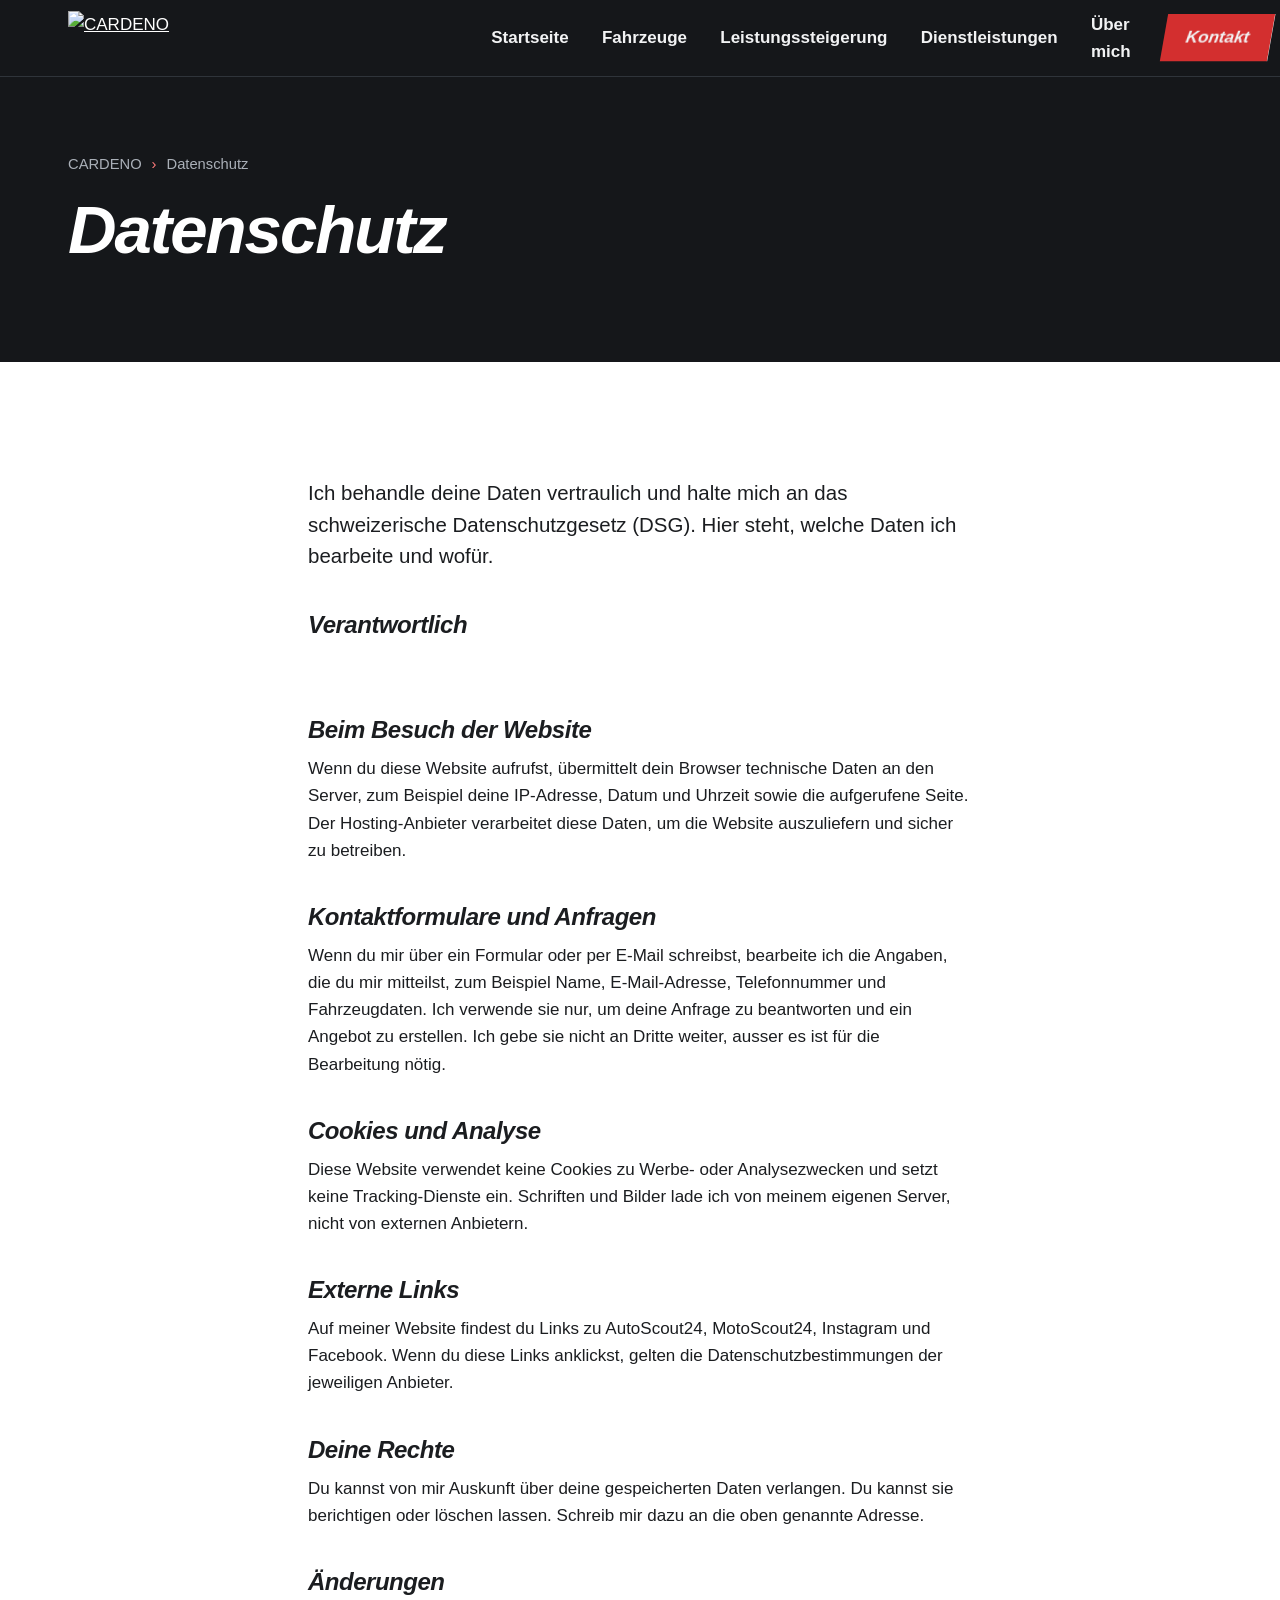
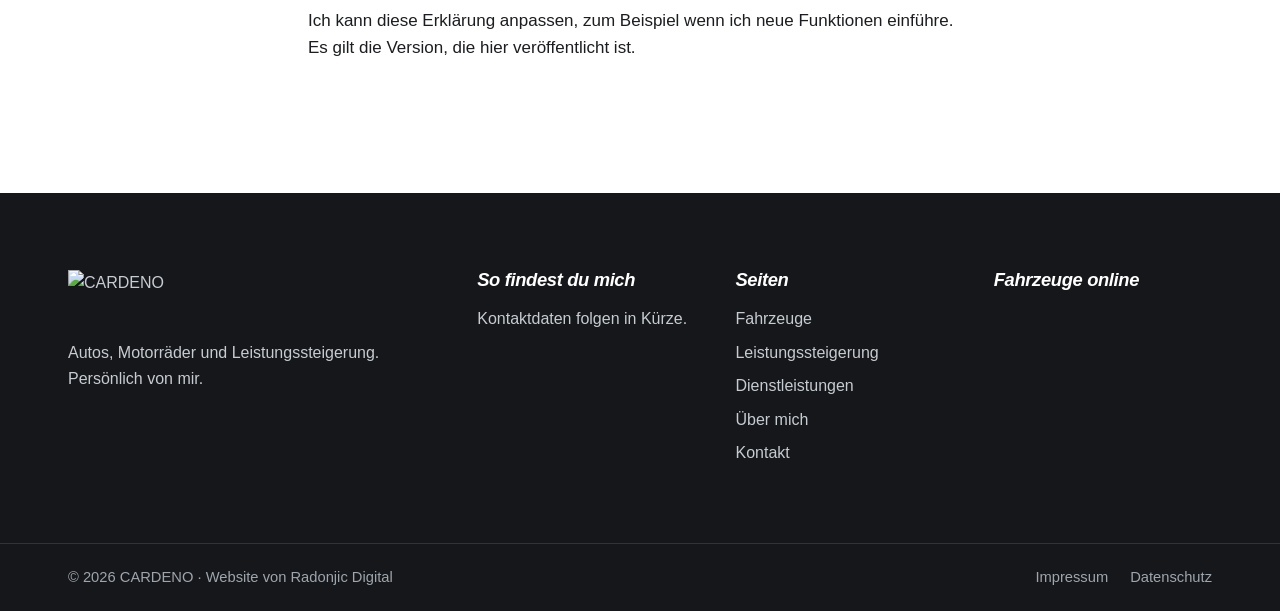
==== commit 0cb3289b: "Add files via upload" ====
--- a/datenschutz.html
+++ b/datenschutz.html
@@ -3,23 +3,25 @@
 <head>
 <meta charset="utf-8">
 <meta name="viewport" content="width=device-width, initial-scale=1">
-<title>Datenschutz – Deno Motorsport</title>
-<meta name="description" content="Datenschutzerklärung von Deno Motorsport.">
-<meta name="theme-color" content="#15171a">
+<title>Datenschutz – CARDENO</title>
+<meta name="description" content="Datenschutzerklärung von CARDENO.">
+<meta name="theme-color" content="#04060a">
+<meta name="color-scheme" content="dark">
 <meta property="og:type" content="website">
 <meta property="og:locale" content="de_CH">
-<meta property="og:site_name" content="Deno Motorsport">
-<meta property="og:title" content="Datenschutz – Deno Motorsport">
-<meta property="og:description" content="Datenschutzerklärung von Deno Motorsport.">
+<meta property="og:site_name" content="CARDENO">
+<meta property="og:title" content="Datenschutz – CARDENO">
+<meta property="og:description" content="Datenschutzerklärung von CARDENO.">
+<link rel="icon" type="image/svg+xml" href="images/icon-blue.svg">
 <link rel="icon" type="image/png" sizes="48x48" href="images/favicon-48.png">
 <link rel="icon" type="image/png" sizes="192x192" href="images/favicon-192.png">
 <link rel="apple-touch-icon" href="images/apple-touch-icon.png">
 <link rel="stylesheet" href="css/style.css">
 </head>
-<body class="">
+<body>
 
 <a class="skip-link" href="#inhalt">Zum Inhalt springen</a>
-<div class="topbar on-dark">
+<div class="topbar">
   <div class="wrap">
     <ul>
       <li data-c="adresse"><svg viewBox="0 0 24 24" aria-hidden="true"><path d="M12 21s7-6.2 7-11a7 7 0 1 0-14 0c0 4.8 7 11 7 11z"/><circle cx="12" cy="10" r="2.5"/></svg><span data-v></span></li>
@@ -27,35 +29,35 @@
       <li data-c="email"><a data-link="mail" href="#"><svg viewBox="0 0 24 24" aria-hidden="true"><rect x="3" y="5" width="18" height="14" rx="2"/><path d="M3 7l9 6 9-6"/></svg><span data-v></span></a></li>
     </ul>
     <ul class="social">
-      <li data-c="instagram"><a data-link="url" href="#" target="_blank" rel="noopener" aria-label="Deno Motorsport auf Instagram"><svg viewBox="0 0 24 24" aria-hidden="true"><rect x="3" y="3" width="18" height="18" rx="5"/><circle cx="12" cy="12" r="4"/><circle cx="17.5" cy="6.5" r=".7"/></svg></a></li>
-      <li data-c="facebook"><a data-link="url" href="#" target="_blank" rel="noopener" aria-label="Deno Motorsport auf Facebook"><svg viewBox="0 0 24 24" aria-hidden="true"><path d="M14 8h3V4h-3a4 4 0 0 0-4 4v3H7v4h3v6h4v-6h3l1-4h-4V8.5A.5.5 0 0 1 14 8z"/></svg></a></li>
+      <li data-c="instagram"><a data-link="url" href="#" target="_blank" rel="noopener" aria-label="CARDENO auf Instagram"><svg viewBox="0 0 24 24" aria-hidden="true"><rect x="3" y="3" width="18" height="18" rx="5"/><circle cx="12" cy="12" r="4"/><circle cx="17.5" cy="6.5" r=".7"/></svg></a></li>
+      <li data-c="facebook"><a data-link="url" href="#" target="_blank" rel="noopener" aria-label="CARDENO auf Facebook"><svg viewBox="0 0 24 24" aria-hidden="true"><path d="M14 8h3V4h-3a4 4 0 0 0-4 4v3H7v4h3v6h4v-6h3l1-4h-4V8.5A.5.5 0 0 1 14 8z"/></svg></a></li>
     </ul>
   </div>
 </div>
 <header class="site-header">
   <div class="wrap">
-    <a class="brand" href="index.html" aria-label="Deno Motorsport – zur Startseite"><img src="images/logo-light.png" width="166" height="48" alt="Deno Motorsport – racecar engineering"></a>
+    <a class="brand" href="index.html" aria-label="CARDENO – zur Startseite"><img src="images/logo.svg" width="207" height="28" alt="CARDENO"></a>
     <button class="nav-toggle" type="button" aria-expanded="false" aria-controls="hauptnavigation" aria-label="Menü öffnen">
       <svg class="icon-open" viewBox="0 0 24 24" aria-hidden="true"><path d="M4 7h16M4 12h16M4 17h16"/></svg>
       <svg class="icon-close" viewBox="0 0 24 24" aria-hidden="true"><path d="M6 6l12 12M18 6L6 18"/></svg>
     </button>
     <nav class="nav" id="hauptnavigation" aria-label="Hauptnavigation">
-      <ul><li><a href="index.html">Startseite</a></li><li><a href="leistungssteigerung.html">Leistungssteigerung</a></li><li><a href="dienstleistungen.html">Dienstleistungen</a></li><li><a href="ueber-mich.html">Über mich</a></li><li><a class="nav-cta" href="kontakt.html"><span>Kontakt</span></a></li></ul>
+      <ul><li><a href="index.html">Startseite</a></li><li><a href="fahrzeuge.html">Fahrzeuge</a></li><li><a href="leistungssteigerung.html">Leistungssteigerung</a></li><li><a href="dienstleistungen.html">Dienstleistungen</a></li><li><a href="ueber-mich.html">Über mich</a></li><li><a class="nav-cta" href="kontakt.html">Kontakt</a></li></ul>
     </nav>
   </div>
 </header>
 
 <main id="inhalt">
 
-<section class="page-hero on-dark" aria-labelledby="seite-titel">
-  <div class="wrap"><nav class="crumbs" aria-label="Brotkrumen"><ol><li><a href="index.html">Deno Motorsport</a></li><li aria-current="page">Datenschutz</li></ol></nav><h1 id="seite-titel">Datenschutz</h1></div>
+<section class="page-hero" aria-labelledby="seite-titel">
+  <div class="wrap"><nav class="crumbs" aria-label="Brotkrumen"><ol><li><a href="index.html">CARDENO</a></li><li aria-current="page">Datenschutz</li></ol></nav><h1 id="seite-titel">Datenschutz</h1></div>
 </section>
 <section class="section">
   <div class="wrap legal">
     <p class="lead">Ich behandle deine Daten vertraulich und halte mich an das schweizerische Datenschutzgesetz (DSG). Hier steht, welche Daten ich bearbeite und wofür.</p>
 
     <h2>Verantwortlich</h2>
-    <p><strong data-c="firma"><span data-v></span></strong><br>
+    <p><strong data-c="firma" style="color:#fff"><span data-v></span></strong><br>
       <span data-c="strasse"><span data-v></span><br></span>
       <span data-c="plzort"><span data-v></span><br></span>
       <span data-c="email"><a data-link="mail" href="#" class="text-link"><span data-v></span></a></span></p>
@@ -63,14 +65,14 @@
     <h2>Beim Besuch der Website</h2>
     <p>Wenn du diese Website aufrufst, übermittelt dein Browser technische Daten an den Server, zum Beispiel deine IP-Adresse, Datum und Uhrzeit sowie die aufgerufene Seite. Der Hosting-Anbieter verarbeitet diese Daten, um die Website auszuliefern und sicher zu betreiben.</p>
 
-    <h2>Kontaktformular und Anfragen</h2>
+    <h2>Kontaktformulare und Anfragen</h2>
     <p>Wenn du mir über ein Formular oder per E-Mail schreibst, bearbeite ich die Angaben, die du mir mitteilst, zum Beispiel Name, E-Mail-Adresse, Telefonnummer und Fahrzeugdaten. Ich verwende sie nur, um deine Anfrage zu beantworten und ein Angebot zu erstellen. Ich gebe sie nicht an Dritte weiter, ausser es ist für die Bearbeitung nötig.</p>
 
     <h2>Cookies und Analyse</h2>
-    <p>Diese Website verwendet keine Cookies zu Werbe- oder Analysezwecken und setzt keine Tracking-Dienste ein.</p>
+    <p>Diese Website verwendet keine Cookies zu Werbe- oder Analysezwecken und setzt keine Tracking-Dienste ein. Schriften und Bilder lade ich von meinem eigenen Server, nicht von externen Anbietern.</p>
 
     <h2>Externe Links</h2>
-    <p>Auf meiner Website findest du Links zu Instagram und Facebook. Wenn du diese Links anklickst, gelten die Datenschutzbestimmungen der jeweiligen Anbieter.</p>
+    <p>Auf meiner Website findest du Links zu AutoScout24, MotoScout24, Instagram und Facebook. Wenn du diese Links anklickst, gelten die Datenschutzbestimmungen der jeweiligen Anbieter.</p>
 
     <h2>Deine Rechte</h2>
     <p>Du kannst von mir Auskunft über deine gespeicherten Daten verlangen. Du kannst sie berichtigen oder löschen lassen. Schreib mir dazu an die oben genannte Adresse.</p>
@@ -82,11 +84,11 @@
 
 </main>
 
-<footer class="site-footer on-dark">
+<footer class="site-footer">
   <div class="wrap footer-main">
     <div>
-      <img src="images/logo-light.png" width="173" height="50" alt="Deno Motorsport – racecar engineering">
-      <p>Leistungssteigerung, Fahrwerk und Motorenbau mit Rennsport-Know-how, persönlich von mir.</p>
+      <img src="images/logo.svg" width="192" height="26" alt="CARDENO">
+      <p>Autos, Motorräder und Leistungssteigerung. Persönlich von mir.</p>
     </div>
     <div>
       <h2>So findest du mich</h2>
@@ -94,24 +96,32 @@
       <p data-c="telefon"><a data-link="tel" href="#"><span data-v></span></a></p>
       <p data-c="email"><a data-link="mail" href="#"><span data-v></span></a></p>
       <p data-contact-empty>Kontaktdaten folgen in Kürze.</p>
-    </div>
-    <div data-c="oeffnungszeiten">
-      <h2>Öffnungszeiten</h2>
-      <dl class="footer-hours" data-hours></dl>
+      <div data-c="oeffnungszeiten" style="margin-top:18px">
+        <h2>Öffnungszeiten</h2>
+        <dl class="footer-hours" data-hours></dl>
+      </div>
     </div>
     <div>
       <h2>Seiten</h2>
       <ul>
+        <li><a href="fahrzeuge.html">Fahrzeuge</a></li>
         <li><a href="leistungssteigerung.html">Leistungssteigerung</a></li>
         <li><a href="dienstleistungen.html">Dienstleistungen</a></li>
         <li><a href="ueber-mich.html">Über mich</a></li>
         <li><a href="kontakt.html">Kontakt</a></li>
       </ul>
     </div>
+    <div>
+      <h2>Fahrzeuge online</h2>
+      <ul>
+        <li><a data-c="autoscout" data-link="url" href="#" target="_blank" rel="noopener">AutoScout24</a></li>
+        <li><a data-c="motoscout" data-link="url" href="#" target="_blank" rel="noopener">MotoScout24</a></li>
+      </ul>
+    </div>
   </div>
   <div class="footer-bottom">
     <div class="wrap">
-      <span>© <span data-year>2026</span> Deno Motorsport · Website von <a href="https://radonjicdigital.ch" target="_blank" rel="noopener">Radonjic Digital</a></span>
+      <span>© <span data-year>2026</span> CARDENO · Website von <a href="https://radonjicdigital.ch" target="_blank" rel="noopener">Radonjic Digital</a></span>
       <ul>
         <li><a href="impressum.html">Impressum</a></li>
         <li><a href="datenschutz.html">Datenschutz</a></li>
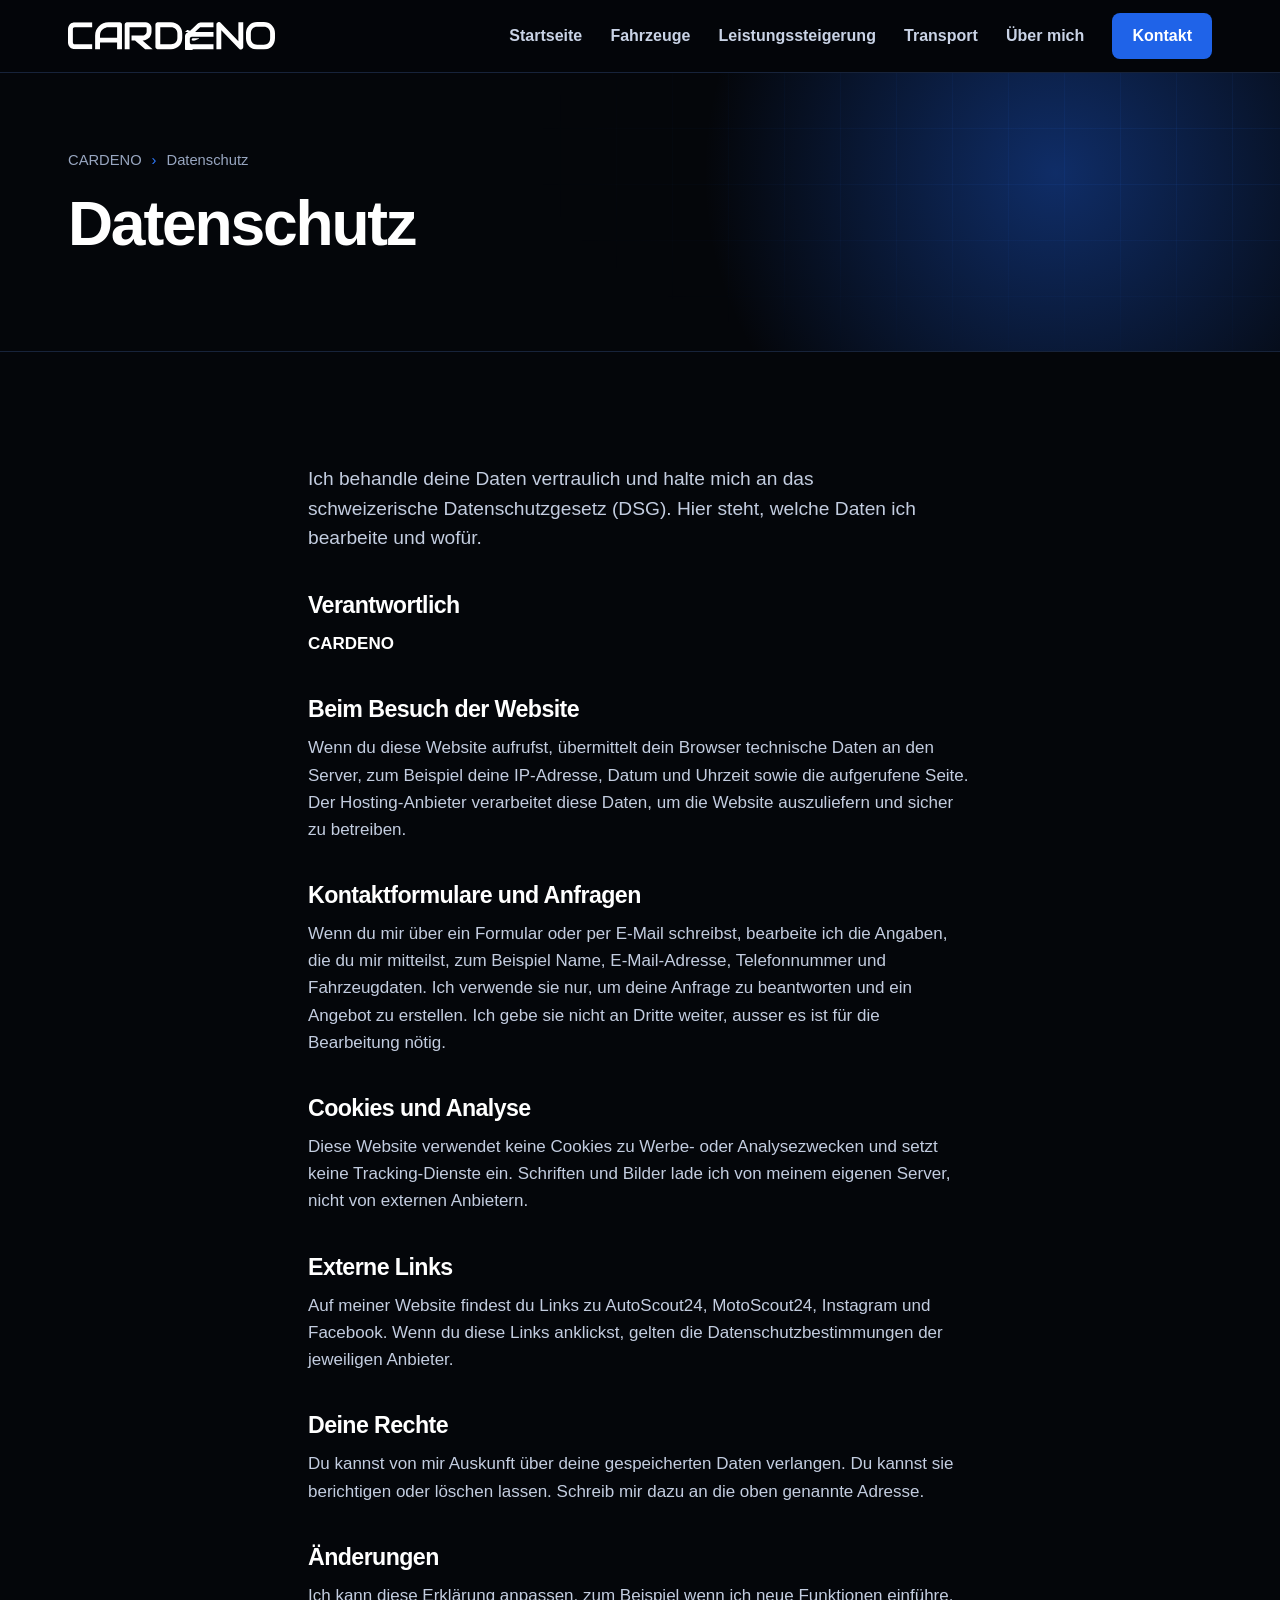
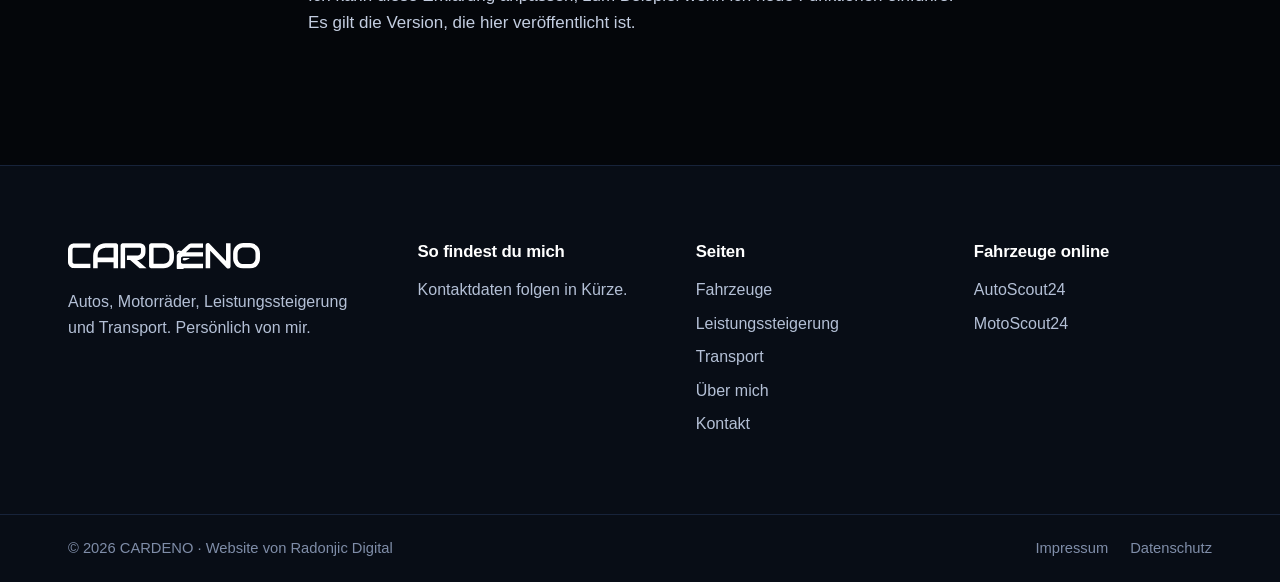
==== commit a9449128: "Add files via upload" ====
--- a/datenschutz.html
+++ b/datenschutz.html
@@ -42,7 +42,7 @@
       <svg class="icon-close" viewBox="0 0 24 24" aria-hidden="true"><path d="M6 6l12 12M18 6L6 18"/></svg>
     </button>
     <nav class="nav" id="hauptnavigation" aria-label="Hauptnavigation">
-      <ul><li><a href="index.html">Startseite</a></li><li><a href="fahrzeuge.html">Fahrzeuge</a></li><li><a href="leistungssteigerung.html">Leistungssteigerung</a></li><li><a href="dienstleistungen.html">Dienstleistungen</a></li><li><a href="ueber-mich.html">Über mich</a></li><li><a class="nav-cta" href="kontakt.html">Kontakt</a></li></ul>
+      <ul><li><a href="index.html">Startseite</a></li><li><a href="fahrzeuge.html">Fahrzeuge</a></li><li><a href="leistungssteigerung.html">Leistungssteigerung</a></li><li><a href="transport.html">Transport</a></li><li><a href="ueber-mich.html">Über mich</a></li><li><a class="nav-cta" href="kontakt.html">Kontakt</a></li></ul>
     </nav>
   </div>
 </header>
@@ -88,7 +88,7 @@
   <div class="wrap footer-main">
     <div>
       <img src="images/logo.svg" width="192" height="26" alt="CARDENO">
-      <p>Autos, Motorräder und Leistungssteigerung. Persönlich von mir.</p>
+      <p>Autos, Motorräder, Leistungssteigerung und Transport. Persönlich von mir.</p>
     </div>
     <div>
       <h2>So findest du mich</h2>
@@ -106,7 +106,7 @@
       <ul>
         <li><a href="fahrzeuge.html">Fahrzeuge</a></li>
         <li><a href="leistungssteigerung.html">Leistungssteigerung</a></li>
-        <li><a href="dienstleistungen.html">Dienstleistungen</a></li>
+        <li><a href="transport.html">Transport</a></li>
         <li><a href="ueber-mich.html">Über mich</a></li>
         <li><a href="kontakt.html">Kontakt</a></li>
       </ul>
--- a/css/style.css
+++ b/css/style.css
@@ -1,135 +1,119 @@
 /* ==========================================================================
-   Deno Motorsport – Stylesheet
-   Designidee: Das Logo besteht aus Schweizer Kreuz und drei roten Parallelogrammen.
-   Diese Schrägstellung (−10°) zieht sich durch Buttons, Markierungen und Startlichter.
-   Schrift: Helvetica Neue / Arial, wie im Logo – Überschriften kursiv und fett.
+   CARDENO – Stylesheet
+   Idee: Das Logo ist ein Auto, das gleichzeitig der Buchstabe E ist – mit drei
+   waagrechten Balken. Diese drei Balken sind das Leitmotiv der Seite:
+   Stage 1, 2 und 3 füllen sie nach und nach, Aufzählungen nutzen sie als Zeichen.
+   Farben: Schwarz, Nachtblau und ein kräftiges Blau, wie vom Kunden gewünscht.
    ========================================================================== */
 
 :root {
-  --asphalt: #15171a;
-  --graphite: #1f2226;
-  --line: #2f343a;
-  --chalk: #f1f2f3;
-  --paper: #ffffff;
-  --ink: #1b1d20;
-  --steel: #5c636c;
-  --mist: #c9ced4;
-  --red: #d32f2f;
-  --red-deep: #b01f1f;
-  --red-text: #b71c1c;
-  --red-on-dark: #ff7b7b;
-  --skew: -10deg;
+  --ink: #04060a;
+  --deep: #080d16;
+  --panel: #0c1424;
+  --panel-2: #101b31;
+  --line: #17233a;
+  --line-strong: #243756;
+  --text: #e9eef7;
+  --muted: #98a6c0;
+  --blue: #2f7bff;
+  --blue-strong: #1f63e8;
+  --blue-deep: #174bb8;
+  --blue-soft: #7db1ff;
   --font: "Helvetica Neue", "HelveticaNeue", "Arial Nova", Arial, "Liberation Sans", sans-serif;
   --wrap: 1240px;
   --gutter: clamp(20px, 4vw, 48px);
-  --radius: 2px;
-  --header-h: 76px;
+  --r-ctl: 8px;
+  --r-card: 16px;
+  --header-h: 72px;
 }
 
 *,
 *::before,
 *::after { box-sizing: border-box; }
 
-html { scroll-behavior: smooth; scroll-padding-top: calc(var(--header-h) + 16px); -webkit-text-size-adjust: 100%; }
+html { scroll-behavior: smooth; scroll-padding-top: calc(var(--header-h) + 16px); -webkit-text-size-adjust: 100%; color-scheme: dark; background: var(--ink); }
 
 body {
   margin: 0;
   font-family: var(--font);
   font-size: 1.0625rem;
   line-height: 1.6;
-  color: var(--ink);
-  background: var(--paper);
+  color: var(--text);
+  background: var(--ink);
   -webkit-font-smoothing: antialiased;
 }
 
-img { max-width: 100%; display: block; }
+img, svg { max-width: 100%; }
+img { display: block; }
 a { color: inherit; }
 [hidden] { display: none !important; }
 button, input, select, textarea { font: inherit; color: inherit; }
 
-:focus-visible { outline: 3px solid var(--red); outline-offset: 3px; }
-.on-dark :focus-visible, .site-header :focus-visible, .site-footer :focus-visible, .hero :focus-visible { outline-color: #fff; }
+:focus-visible { outline: 3px solid var(--blue-soft); outline-offset: 3px; }
 
 .skip-link {
   position: absolute; left: 12px; top: -80px; z-index: 200;
-  background: #fff; color: var(--ink); padding: 10px 16px; border-radius: var(--radius); font-weight: 700;
+  background: #fff; color: #000; padding: 10px 16px; border-radius: var(--r-ctl); font-weight: 700;
 }
 .skip-link:focus { top: 12px; }
 
 .wrap { width: 100%; max-width: var(--wrap); margin-inline: auto; padding-inline: var(--gutter); }
 
 /* ---------- Typografie ---------- */
-h1, h2, h3, h4 { margin: 0; font-weight: 800; font-style: italic; letter-spacing: -0.02em; line-height: 1.08; hyphens: auto; overflow-wrap: break-word; }
-h1 { font-size: clamp(2.5rem, 6.4vw, 5rem); line-height: 1.02; letter-spacing: -0.03em; }
-h2 { font-size: clamp(1.9rem, 4vw, 3rem); }
-h3 { font-size: clamp(1.25rem, 2vw, 1.5rem); letter-spacing: -0.01em; }
+h1, h2, h3, h4 { margin: 0; font-weight: 700; letter-spacing: -0.025em; line-height: 1.08; hyphens: auto; overflow-wrap: break-word; color: #fff; }
+h1 { font-size: clamp(2.35rem, 5.6vw, 4.6rem); line-height: 1.02; letter-spacing: -0.035em; }
+h2 { font-size: clamp(1.85rem, 3.6vw, 2.85rem); }
+h3 { font-size: clamp(1.2rem, 1.8vw, 1.45rem); letter-spacing: -0.015em; }
 p { margin: 0 0 1em; }
-.lead { font-size: clamp(1.1rem, 1.6vw, 1.3rem); line-height: 1.55; max-width: 60ch; }
-.measure { max-width: 64ch; }
-.text-link { font-weight: 700; color: var(--red-text); text-decoration: underline; text-underline-offset: 3px; text-decoration-thickness: 2px; }
-.on-dark .text-link { color: var(--red-on-dark); }
-
-/* ---------- Schräg-Motiv (aus dem Logo) ---------- */
-.slant { display: inline-block; width: 22px; height: 13px; background: var(--red); transform: skewX(var(--skew)); }
-.slants { display: inline-flex; gap: 5px; vertical-align: middle; }
-.lights { display: inline-flex; gap: 9px; }
-.lights i { display: block; width: 44px; height: 24px; background: var(--red); transform: skewX(var(--skew)); }
-.js .lights i { opacity: .22; animation: light-on .35s ease-out forwards; }
-.js .lights i:nth-child(1) { animation-delay: .25s; }
-.js .lights i:nth-child(2) { animation-delay: .6s; }
-.js .lights i:nth-child(3) { animation-delay: .95s; }
-@keyframes light-on { from { opacity: .22; } to { opacity: 1; } }
+.lead { font-size: clamp(1.1rem, 1.5vw, 1.25rem); line-height: 1.55; max-width: 58ch; color: #c3cde0; }
+.text-link { font-weight: 700; color: var(--blue-soft); text-decoration: underline; text-underline-offset: 3px; text-decoration-thickness: 2px; }
+.text-link:hover { color: #fff; }
+
+/* ---------- Balken-Motiv (das E aus dem Logo) ---------- */
+.ebars { display: inline-flex; flex-direction: column; gap: 5px; width: 58px; }
+.ebars i { display: block; height: 7px; border-radius: 2px; background: var(--line-strong); }
+.ebars i.on { background: var(--blue); box-shadow: 0 0 14px rgba(47,123,255,.55); }
 
 /* ---------- Buttons ---------- */
 .btn {
   display: inline-block; cursor: pointer; text-decoration: none; border: 0;
-  padding: 15px 30px; font-weight: 800; font-style: italic; font-size: 1.0625rem; line-height: 1.2;
-  background: var(--red); color: #fff;
-  transform: skewX(var(--skew));
-  transition: background-color .15s ease, color .15s ease;
-}
-.btn > span { display: inline-block; transform: skewX(calc(var(--skew) * -1)); }
-.btn:hover { background: var(--red-deep); }
-.btn--ghost { background: transparent; color: #fff; box-shadow: inset 0 0 0 2px #fff; }
-.btn--ghost:hover { background: #fff; color: var(--asphalt); }
-.btn--white { background: #fff; color: var(--red-text); }
-.btn--white:hover { background: var(--asphalt); color: #fff; }
-.btn--dark { background: var(--asphalt); color: #fff; }
-.btn--dark:hover { background: var(--red); }
+  padding: 15px 28px; font-weight: 700; font-size: 1.0625rem; line-height: 1.2; letter-spacing: -0.005em;
+  background: var(--blue-strong); color: #fff; border-radius: var(--r-ctl);
+  box-shadow: 0 0 0 0 rgba(47,123,255,0);
+  transition: background-color .15s ease, box-shadow .2s ease, color .15s ease;
+}
+.btn:hover { background: var(--blue); box-shadow: 0 0 0 5px rgba(47,123,255,.22); }
+.btn--ghost { background: transparent; color: #fff; box-shadow: inset 0 0 0 1.5px var(--line-strong); }
+.btn--ghost:hover { background: rgba(47,123,255,.12); box-shadow: inset 0 0 0 1.5px var(--blue); }
+.btn--white { background: #fff; color: #0a2a73; }
+.btn--white:hover { background: #fff; box-shadow: 0 0 0 5px rgba(255,255,255,.28); }
 .btn--block { display: block; width: 100%; text-align: center; }
 .btn[disabled] { opacity: .55; cursor: wait; }
-.btn-row { display: flex; flex-wrap: wrap; gap: 18px 22px; }
+.btn-row { display: flex; flex-wrap: wrap; gap: 14px 16px; }
 
 /* ---------- Kopfzeile ---------- */
-.topbar { background: var(--graphite); color: #d6dae0; font-size: .875rem; }
+.topbar { background: var(--ink); border-bottom: 1px solid var(--line); color: var(--muted); font-size: .875rem; }
 .topbar .wrap { display: flex; flex-wrap: wrap; justify-content: space-between; align-items: center; gap: 4px 28px; min-height: 40px; padding-block: 6px; }
 .topbar ul { list-style: none; margin: 0; padding: 0; display: flex; flex-wrap: wrap; gap: 4px 26px; }
 .topbar a { text-decoration: none; }
 .topbar a:hover { color: #fff; text-decoration: underline; }
-.topbar svg { width: 15px; height: 15px; margin-right: 8px; vertical-align: -2px; stroke: var(--red-on-dark); fill: none; stroke-width: 2; stroke-linecap: round; stroke-linejoin: round; }
+.topbar svg { width: 15px; height: 15px; margin-right: 8px; vertical-align: -2px; stroke: var(--blue); fill: none; stroke-width: 2; stroke-linecap: round; stroke-linejoin: round; }
 .topbar .social a { display: inline-flex; padding: 4px 6px; }
 .topbar .social svg { margin: 0; width: 17px; height: 17px; stroke: currentColor; }
 
-.site-header { position: sticky; top: 0; z-index: 100; background: var(--asphalt); color: #fff; box-shadow: 0 1px 0 var(--line); }
+.site-header { position: sticky; top: 0; z-index: 100; background: rgba(4,6,10,.88); -webkit-backdrop-filter: blur(14px); backdrop-filter: blur(14px); box-shadow: 0 1px 0 var(--line); }
 .site-header .wrap { display: flex; align-items: center; justify-content: space-between; min-height: var(--header-h); gap: 24px; }
 .brand { display: block; flex: none; }
-.brand img { height: 54px; width: auto; }
-.nav ul { list-style: none; margin: 0; padding: 0; display: flex; gap: clamp(18px, 2.6vw, 38px); align-items: center; }
-.nav a {
-  display: inline-block; position: relative; padding: 8px 0; text-decoration: none;
-  font-weight: 700; font-size: 1.0625rem; color: #f2f3f4;
-}
-.nav a::after {
-  content: ""; position: absolute; left: 0; right: 0; bottom: 0; height: 3px; background: var(--red);
-  transform: skewX(var(--skew)) scaleX(0); transform-origin: left; transition: transform .2s ease;
-}
-.nav a:hover::after, .nav a[aria-current="page"]::after { transform: skewX(var(--skew)) scaleX(1); }
+.brand img { height: 28px; width: auto; }
+.nav ul { list-style: none; margin: 0; padding: 0; display: flex; gap: clamp(16px, 2.2vw, 32px); align-items: center; }
+.nav a { display: inline-block; position: relative; padding: 8px 0; text-decoration: none; font-weight: 600; font-size: 1rem; color: #c9d3e6; transition: color .15s ease; }
+.nav a::after { content: ""; position: absolute; left: 0; right: 0; bottom: 0; height: 3px; border-radius: 2px; background: var(--blue); transform: scaleX(0); transform-origin: left; transition: transform .2s ease; }
+.nav a:hover { color: #fff; }
+.nav a:hover::after, .nav a[aria-current="page"]::after { transform: scaleX(1); }
 .nav a[aria-current="page"] { color: #fff; }
-.nav .nav-cta { background: var(--red); padding: 10px 22px; transform: skewX(var(--skew)); font-style: italic; font-weight: 800; }
-.nav .nav-cta span { display: inline-block; transform: skewX(calc(var(--skew) * -1)); }
+.nav .nav-cta { background: var(--blue-strong); color: #fff; padding: 10px 20px; border-radius: var(--r-ctl); }
 .nav .nav-cta::after { display: none; }
-.nav .nav-cta:hover { background: var(--red-deep); }
-.nav a.is-tuning { color: #fff; }
+.nav .nav-cta:hover { background: var(--blue); box-shadow: 0 0 0 4px rgba(47,123,255,.22); }
 
 .nav-toggle { display: none; background: none; border: 0; color: #fff; padding: 10px; margin-right: -10px; cursor: pointer; }
 .nav-toggle svg { width: 28px; height: 28px; stroke: currentColor; stroke-width: 2.2; fill: none; stroke-linecap: round; }
@@ -140,274 +124,286 @@
 @media (max-width: 640px) {
   .topbar [data-c="adresse"], .topbar .social { display: none; }
   .topbar .wrap { min-height: 0; }
-}
-
-@media (max-width: 980px) {
+  .brand img { height: 24px; }
+}
+
+@media (max-width: 1060px) {
   .nav-toggle { display: block; }
-  .nav { position: absolute; left: 0; right: 0; top: 100%; background: var(--asphalt); border-top: 1px solid var(--line); display: none; padding: 8px var(--gutter) 24px; box-shadow: 0 18px 30px rgba(0,0,0,.35); }
+  .nav { position: absolute; left: 0; right: 0; top: 100%; background: var(--ink); border-top: 1px solid var(--line); display: none; padding: 8px var(--gutter) 24px; box-shadow: 0 18px 30px rgba(0,0,0,.6); }
   .nav.is-open { display: block; }
   .nav ul { flex-direction: column; align-items: stretch; gap: 0; }
   .nav li { border-bottom: 1px solid var(--line); }
   .nav a { display: block; padding: 16px 0; font-size: 1.15rem; }
   .nav a::after { display: none; }
-  .nav a[aria-current="page"] { color: var(--red-on-dark); }
+  .nav a[aria-current="page"] { color: var(--blue-soft); }
   .nav li:last-child { border: 0; padding-top: 18px; }
-  .nav .nav-cta { display: block; text-align: center; transform: none; }
-  .nav .nav-cta span { transform: none; }
+  .nav .nav-cta { display: block; text-align: center; }
 }
 
 /* ---------- Hero ---------- */
-.hero { position: relative; color: #fff; background: var(--asphalt); overflow: hidden; isolation: isolate; }
-.hero__bg { position: absolute; inset: 0; z-index: -2; }
-.hero__bg img { width: 100%; height: 100%; object-fit: cover; object-position: 50% 62%; }
-.hero::before {
-  content: ""; position: absolute; inset: 0; z-index: -1;
-  background:
-    linear-gradient(90deg, rgba(14,15,17,.92) 0%, rgba(14,15,17,.74) 36%, rgba(14,15,17,.22) 70%, rgba(14,15,17,.05) 100%),
-    linear-gradient(0deg, rgba(14,15,17,.55) 0%, rgba(14,15,17,0) 30%);
-}
-.hero .wrap { display: grid; grid-template-columns: minmax(0, 1.35fr) minmax(300px, .65fr); gap: clamp(32px, 5vw, 80px); align-items: end; padding-block: clamp(56px, 9vw, 120px); min-height: min(82vh, 780px); }
-.hero__text { align-self: center; }
-.hero h1 { margin: 28px 0 24px; max-width: 13ch; }
-.hero .lead { color: #e3e6ea; margin-bottom: 34px; }
-
-.finder { background: var(--paper); color: var(--ink); padding: 28px 28px 30px; border-top: 6px solid var(--red); border-radius: 0 0 var(--radius) var(--radius); box-shadow: 0 24px 60px rgba(0,0,0,.45); }
-.finder h2 { font-size: 1.6rem; margin-bottom: 6px; }
-.finder p { color: var(--steel); font-size: .98rem; margin-bottom: 20px; }
+.hero, .page-hero { position: relative; background: var(--ink); overflow: hidden; isolation: isolate; }
+.hero::before, .page-hero::before {
+  content: ""; position: absolute; inset: 0; z-index: -2;
+  background-image:
+    linear-gradient(rgba(47,123,255,.09) 1px, transparent 1px),
+    linear-gradient(90deg, rgba(47,123,255,.09) 1px, transparent 1px);
+  background-size: 56px 56px;
+  -webkit-mask-image: radial-gradient(ellipse 80% 90% at 78% 40%, #000 0%, transparent 72%);
+  mask-image: radial-gradient(ellipse 80% 90% at 78% 40%, #000 0%, transparent 72%);
+}
+.hero::after, .page-hero::after {
+  content: ""; position: absolute; z-index: -1; right: -12%; top: -30%; width: 70%; aspect-ratio: 1;
+  background: radial-gradient(closest-side, rgba(31,99,232,.42), rgba(31,99,232,0) 100%);
+  pointer-events: none;
+}
+.hero .wrap { display: grid; grid-template-columns: minmax(0, 1.1fr) minmax(0, .9fr); gap: clamp(32px, 5vw, 80px); align-items: center; padding-block: clamp(56px, 8vw, 112px); min-height: min(80vh, 760px); }
+.hero h1 { margin-bottom: 24px; max-width: 14ch; }
+.hero .lead { margin-bottom: 34px; }
+
+.hero__mark { justify-self: center; width: min(100%, 440px); }
+.hero__mark svg { width: 100%; height: auto; overflow: visible; display: block; filter: drop-shadow(0 0 38px rgba(47,123,255,.35)); }
+.hero__mark .draw { fill: rgba(47,123,255,0); stroke: var(--blue-soft); stroke-width: 3; stroke-linejoin: round; }
+.js .hero__mark .draw { stroke-dasharray: 1; stroke-dashoffset: 1; animation: draw 1.7s cubic-bezier(.6,.05,.25,1) .2s forwards, fill-in .9s ease 1.5s forwards; }
+@keyframes draw { to { stroke-dashoffset: 0; } }
+@keyframes fill-in { to { fill: var(--blue); stroke: var(--blue); } }
+
+@media (max-width: 900px) {
+  .hero .wrap { grid-template-columns: 1fr; min-height: 0; }
+  .hero__mark { position: absolute; right: -14%; top: 4%; width: 78%; opacity: .16; z-index: -1; pointer-events: none; }
+  .hero h1 { max-width: none; }
+}
+
+/* ---------- Sektionen ---------- */
+.section { padding-block: clamp(64px, 9vw, 112px); background: var(--ink); }
+.section--deep { background: var(--deep); }
+.section--tight { padding-block: clamp(48px, 6vw, 80px); }
+.section-head { margin-bottom: clamp(32px, 5vw, 52px); }
+.section-head h2 { margin-bottom: 16px; }
+.section-head--row { display: flex; flex-wrap: wrap; align-items: end; justify-content: space-between; gap: 20px 40px; }
+.section-head--row > div { max-width: 62ch; }
+.section + .section:not(.section--deep) { border-top: 1px solid var(--line); }
+
+/* ---------- Fahrzeuge ---------- */
+.vehicles { display: grid; grid-template-columns: 1fr 1fr; gap: 20px; }
+.vehicle {
+  position: relative; display: flex; flex-direction: column; align-items: flex-start; gap: 0;
+  padding: clamp(26px, 3.4vw, 40px); border-radius: var(--r-card); background: linear-gradient(160deg, var(--panel-2), var(--panel) 55%, #091020);
+  border: 1px solid var(--line); overflow: hidden;
+}
+.vehicle::after { content: ""; position: absolute; right: -90px; top: -90px; width: 260px; height: 260px; background: radial-gradient(closest-side, rgba(47,123,255,.22), transparent); pointer-events: none; }
+.vehicle svg { width: 68px; height: 68px; stroke: var(--blue); fill: none; stroke-width: 1.6; stroke-linecap: round; stroke-linejoin: round; margin-bottom: 22px; }
+.vehicle h3 { font-size: clamp(1.5rem, 2.4vw, 2rem); margin-bottom: 10px; }
+.vehicle p { color: #bcc7dc; max-width: 40ch; margin-bottom: 26px; }
+.vehicle .btn { margin-top: auto; }
+@media (max-width: 760px) { .vehicles { grid-template-columns: 1fr; } }
+
+.facts { display: grid; grid-template-columns: repeat(3, 1fr); gap: 20px; margin-top: 20px; }
+.fact { padding: 22px 24px; border-radius: var(--r-card); border: 1px solid var(--line); background: var(--deep); }
+.fact strong { display: block; color: #fff; margin-bottom: 4px; }
+.fact span { color: var(--muted); font-size: .98rem; }
+@media (max-width: 760px) { .facts { grid-template-columns: 1fr; } }
+
+/* ---------- Stages ---------- */
+.stages { display: grid; grid-template-columns: repeat(3, 1fr); gap: 20px; }
+.stage {
+  position: relative; padding: clamp(24px, 3vw, 36px); border-radius: var(--r-card);
+  border: 1px solid var(--line); background: linear-gradient(170deg, var(--panel-2), var(--panel) 60%);
+  display: flex; flex-direction: column;
+}
+.stage:nth-child(3) { border-color: rgba(47,123,255,.55); box-shadow: 0 0 0 1px rgba(47,123,255,.2), 0 20px 60px -20px rgba(47,123,255,.4); }
+.stage .ebars { margin-bottom: 26px; }
+.stage h3 { font-size: clamp(1.9rem, 3vw, 2.5rem); margin-bottom: 12px; }
+.stage p { margin: 0; color: #bcc7dc; }
+.stage .stage-for { margin-top: auto; padding-top: 22px; font-size: .95rem; color: var(--muted); }
+.stage .stage-for strong { color: var(--blue-soft); }
+@media (max-width: 860px) { .stages { grid-template-columns: 1fr; } }
+
+/* ---------- Marken ---------- */
+.brand-grid { display: grid; grid-template-columns: repeat(auto-fill, minmax(200px, 1fr)); gap: 14px; list-style: none; margin: 0; padding: 0; }
+.brand-tile {
+  position: relative; display: flex; flex-direction: column; justify-content: flex-end; min-height: 132px; overflow: hidden;
+  padding: 20px 22px; background: var(--panel); border: 1px solid var(--line); border-radius: 12px;
+  text-decoration: none; transition: border-color .15s ease, background-color .15s ease, transform .15s ease;
+}
+.brand-tile::after {
+  content: attr(data-initial); position: absolute; right: 12px; top: -8px; font-size: 6.5rem; font-weight: 700; line-height: 1;
+  color: transparent; -webkit-text-stroke: 1.5px #1c2c49; pointer-events: none; transition: -webkit-text-stroke-color .15s ease;
+}
+.brand-tile strong { position: relative; z-index: 1; font-size: 1.35rem; font-weight: 700; letter-spacing: -0.02em; line-height: 1.1; color: #fff; }
+.brand-tile span { position: relative; z-index: 1; margin-top: 6px; font-size: .9rem; color: var(--muted); }
+.brand-tile:hover, .brand-tile:focus-visible { border-color: var(--blue); background: var(--panel-2); transform: translateY(-2px); }
+.brand-tile:hover::after, .brand-tile:focus-visible::after { -webkit-text-stroke-color: rgba(47,123,255,.5); }
+.brand-search { margin-bottom: 26px; max-width: 460px; }
+
+/* ---------- Fahrzeug-Finder ---------- */
+.finder { padding: clamp(24px, 3vw, 34px); border-radius: var(--r-card); background: linear-gradient(170deg, var(--panel-2), var(--panel)); border: 1px solid var(--line-strong); box-shadow: 0 30px 80px -30px rgba(31,99,232,.55); }
+.finder h3 { font-size: 1.5rem; margin-bottom: 6px; }
+.finder p { color: var(--muted); font-size: .98rem; margin-bottom: 20px; }
 .finder .field + .field { margin-top: 14px; }
 .finder .btn { margin-top: 22px; }
-
-@media (max-width: 900px) {
-  .hero .wrap { grid-template-columns: 1fr; min-height: 0; align-items: start; }
-  .hero__bg img { object-position: 50% 55%; }
-  .hero::before { background: linear-gradient(0deg, rgba(14,15,17,.9) 0%, rgba(14,15,17,.72) 100%); }
-  .lights i { width: 36px; height: 20px; }
-}
-
-/* ---------- Sektionen ---------- */
-.section { padding-block: clamp(64px, 9vw, 120px); }
-.section--chalk { background: var(--chalk); }
-.section--dark { background: var(--asphalt); color: #fff; }
-.section--dark .lead, .section--dark p { color: #d3d7dc; }
-.section--tight { padding-block: clamp(48px, 6vw, 80px); }
-.section-head { margin-bottom: clamp(32px, 5vw, 56px); }
-.section-head h2 { margin-bottom: 18px; }
-.section-head--row { display: flex; flex-wrap: wrap; align-items: end; justify-content: space-between; gap: 20px 40px; }
-.section-head--row > div { max-width: 62ch; }
-
-/* ---------- Stages ---------- */
-.stages { display: grid; grid-template-columns: repeat(3, 1fr); border-top: 1px solid var(--line); border-bottom: 1px solid var(--line); }
-.stage { padding: 36px clamp(20px, 3vw, 40px) 40px; border-left: 1px solid var(--line); }
-.stage:first-child { border-left: 0; padding-left: 0; }
-.stage h3 { font-size: clamp(2rem, 3.4vw, 2.8rem); margin-bottom: 14px; }
-.stage .slants { margin-bottom: 20px; display: flex; }
-.stage .slants .slant { opacity: .25; }
-.stage .slants .slant.on { opacity: 1; }
-.stage p { margin: 0; }
-.stage .stage-for { margin-top: 18px; font-size: .95rem; color: #aab0b8; }
-.stage .stage-for strong { color: #fff; }
-.stages--light { border-color: #d8dbdf; }
-.stages--light .stage { border-color: #d8dbdf; }
-.stages--light .stage .stage-for { color: var(--steel); }
-.stages--light .stage .stage-for strong { color: var(--ink); }
-.stages--light p { color: var(--ink); }
-
-@media (max-width: 820px) {
-  .stages { grid-template-columns: 1fr; border-bottom: 0; }
-  .stage, .stage:first-child { border-left: 0; padding-left: 0; padding-right: 0; border-bottom: 1px solid var(--line); }
-  .stages--light .stage { border-bottom-color: #d8dbdf; }
-}
-
-/* ---------- Marken ---------- */
-.brand-grid { display: grid; grid-template-columns: repeat(auto-fill, minmax(210px, 1fr)); gap: 18px; list-style: none; margin: 0; padding: 0; }
-.brand-tile {
-  position: relative; display: flex; flex-direction: column; justify-content: flex-end; min-height: 138px; overflow: hidden;
-  padding: 20px 22px; background: var(--paper); border: 2px solid #dfe2e6; border-radius: var(--radius);
-  text-decoration: none; transition: border-color .15s ease, background-color .15s ease;
-}
-.brand-tile::after {
-  content: attr(data-initial); position: absolute; right: 10px; top: -6px; font-size: 6.5rem; font-weight: 800; font-style: italic; line-height: 1;
-  color: transparent; -webkit-text-stroke: 2px #e6e8eb; pointer-events: none; transition: -webkit-text-stroke-color .15s ease;
-}
-.brand-tile strong { position: relative; z-index: 1; font-size: 1.45rem; font-style: italic; font-weight: 800; letter-spacing: -0.02em; line-height: 1.1; }
-.brand-tile span { position: relative; z-index: 1; margin-top: 6px; font-size: .9rem; color: var(--steel); }
-.brand-tile:hover, .brand-tile:focus-visible { border-color: var(--red); }
-.brand-tile:hover::after, .brand-tile:focus-visible::after { -webkit-text-stroke-color: rgba(211,47,47,.35); }
-.section--dark .brand-tile { background: var(--graphite); border-color: var(--line); }
-.section--dark .brand-tile::after { -webkit-text-stroke-color: #343a41; }
-.section--dark .brand-tile span { color: #a3a9b1; }
-.section--dark .brand-tile:hover { border-color: var(--red); }
-
-.brand-search { margin-bottom: 26px; max-width: 460px; }
+.tuning-intro { display: grid; grid-template-columns: minmax(0, 1.25fr) minmax(280px, .75fr); gap: clamp(28px, 5vw, 72px); align-items: start; margin-bottom: clamp(32px, 5vw, 56px); }
+@media (max-width: 900px) { .tuning-intro { grid-template-columns: 1fr; } }
 
 /* ---------- Unterseiten-Kopf ---------- */
-.page-hero { position: relative; background: var(--asphalt); color: #fff; padding-block: clamp(44px, 6vw, 84px); overflow: hidden; isolation: isolate; }
-.page-hero--image { background: var(--asphalt); }
-.page-hero--image .page-hero__bg { position: absolute; inset: 0; z-index: -2; }
-.page-hero--image .page-hero__bg img { width: 100%; height: 100%; object-fit: cover; object-position: 50% 40%; opacity: .5; }
-.page-hero--image::before { content: ""; position: absolute; inset: 0; z-index: -1; background: linear-gradient(90deg, rgba(21,23,26,.95) 20%, rgba(21,23,26,.55) 100%); }
-.crumbs { font-size: .92rem; color: #aab0b8; margin-bottom: 20px; }
+.page-hero { padding-block: clamp(44px, 6vw, 84px); }
+.page-hero::before { -webkit-mask-image: radial-gradient(ellipse 70% 120% at 90% 30%, #000 0%, transparent 70%); mask-image: radial-gradient(ellipse 70% 120% at 90% 30%, #000 0%, transparent 70%); }
+.page-hero::after { width: 55%; right: -10%; top: -90%; }
+.crumbs { font-size: .92rem; color: var(--muted); margin-bottom: 20px; }
 .crumbs ol { list-style: none; margin: 0; padding: 0; display: flex; flex-wrap: wrap; gap: 6px 10px; align-items: center; }
-.crumbs li + li::before { content: "›"; margin-right: 10px; color: var(--red-on-dark); }
+.crumbs li + li::before { content: "›"; margin-right: 10px; color: var(--blue); }
 .crumbs a { text-decoration: none; }
 .crumbs a:hover { color: #fff; text-decoration: underline; }
-.page-hero h1 { font-size: clamp(1.95rem, 5.4vw, 4.2rem); margin-bottom: 20px; }
-.page-hero .lead { color: #d9dde2; margin: 0; }
+.page-hero h1 { font-size: clamp(2.1rem, 5vw, 3.9rem); margin-bottom: 18px; }
+.page-hero .lead { margin: 0; }
+.page-hero { border-bottom: 1px solid var(--line); }
 
 /* ---------- Leistungssteigerung: Layout ---------- */
 .tuning-layout { display: grid; grid-template-columns: minmax(0, 1fr) 290px; gap: clamp(32px, 4vw, 64px); align-items: start; }
-.brand-nav { position: sticky; top: calc(var(--header-h) + 20px); border-top: 4px solid var(--red); background: var(--chalk); }
-.brand-nav h2 { font-size: 1.35rem; padding: 22px 24px 14px; }
-.brand-nav ul { list-style: none; margin: 0; padding: 0 0 14px; max-height: calc(100vh - var(--header-h) - 150px); overflow-y: auto; overscroll-behavior: contain; }
-.brand-nav a { display: block; padding: 8px 24px; text-decoration: none; font-weight: 700; font-size: .98rem; border-left: 4px solid transparent; }
-.brand-nav a:hover { color: var(--red-text); }
-.brand-nav a[aria-current="true"] { border-left-color: var(--red); color: var(--red-text); background: #fff; }
+.brand-nav { position: sticky; top: calc(var(--header-h) + 20px); border: 1px solid var(--line); border-radius: var(--r-card); background: var(--panel); overflow: hidden; }
+.brand-nav h2 { font-size: 1.2rem; padding: 22px 24px 12px; }
+.brand-nav ul { list-style: none; margin: 0; padding: 0 0 12px; max-height: calc(100vh - var(--header-h) - 150px); overflow-y: auto; overscroll-behavior: contain; }
+.brand-nav a { display: block; padding: 8px 24px; text-decoration: none; font-weight: 600; font-size: .98rem; color: #c3cde0; border-left: 3px solid transparent; }
+.brand-nav a:hover { color: #fff; background: rgba(47,123,255,.08); }
+.brand-nav a[aria-current="true"] { border-left-color: var(--blue); color: #fff; background: rgba(47,123,255,.14); }
 @media (max-width: 980px) {
   .tuning-layout { grid-template-columns: 1fr; }
   .brand-nav { display: none; }
 }
 
 .brand-view__top { display: flex; flex-wrap: wrap; align-items: baseline; justify-content: space-between; gap: 10px 24px; margin-bottom: 26px; }
-.back-link { display: inline-block; margin-bottom: 18px; font-weight: 700; text-decoration: none; color: var(--red-text); }
-.back-link:hover { text-decoration: underline; }
-.model-list { display: grid; grid-template-columns: repeat(auto-fill, minmax(168px, 1fr)); gap: 12px; list-style: none; margin: 0 0 56px; padding: 0; }
+.back-link { display: inline-block; margin-bottom: 18px; font-weight: 700; text-decoration: none; color: var(--blue-soft); }
+.back-link:hover { color: #fff; text-decoration: underline; }
+.model-list { display: grid; grid-template-columns: repeat(auto-fill, minmax(168px, 1fr)); gap: 10px; list-style: none; margin: 0 0 56px; padding: 0; }
 .model-list button {
-  width: 100%; text-align: left; cursor: pointer; background: #fff; border: 2px solid #dfe2e6; border-radius: var(--radius);
-  padding: 14px 16px; font-weight: 700; line-height: 1.25; transition: border-color .15s ease, background-color .15s ease, color .15s ease;
-}
-.model-list button:hover { border-color: var(--red); }
-.model-list button[aria-pressed="true"] { background: var(--red); border-color: var(--red); color: #fff; }
-
-.request-box { background: var(--chalk); border-top: 6px solid var(--red); padding: clamp(24px, 4vw, 44px); scroll-margin-top: calc(var(--header-h) + 20px); }
+  width: 100%; text-align: left; cursor: pointer; background: var(--panel); border: 1px solid var(--line); border-radius: 10px;
+  padding: 14px 16px; font-weight: 600; line-height: 1.25; transition: border-color .15s ease, background-color .15s ease;
+}
+.model-list button:hover { border-color: var(--blue); }
+.model-list button[aria-pressed="true"] { background: var(--blue-strong); border-color: var(--blue); color: #fff; }
+
+.request-box { background: linear-gradient(170deg, var(--panel-2), var(--panel)); border: 1px solid var(--line-strong); border-radius: var(--r-card); padding: clamp(24px, 4vw, 44px); scroll-margin-top: calc(var(--header-h) + 20px); }
 .request-box h3 { font-size: clamp(1.5rem, 2.6vw, 2rem); margin-bottom: 8px; }
-.request-box > p { color: var(--steel); }
+.request-box > p { color: var(--muted); }
 
 /* ---------- Formulare ---------- */
 .form-grid { display: grid; grid-template-columns: 1fr 1fr; gap: 16px 20px; margin-top: 24px; }
 .form-grid .full { grid-column: 1 / -1; }
-.field label { display: block; font-weight: 700; font-size: .95rem; margin-bottom: 6px; }
-.field .opt { font-weight: 400; color: var(--steel); }
+.field label { display: block; font-weight: 600; font-size: .95rem; margin-bottom: 6px; color: #dce4f2; }
+.field .opt { font-weight: 400; color: var(--muted); }
 .field input, .field select, .field textarea {
-  width: 100%; background: #fff; border: 2px solid #cfd4d9; border-radius: var(--radius); padding: 13px 14px; line-height: 1.3; transition: border-color .15s ease;
-}
+  width: 100%; background: #070c17; border: 1px solid var(--line-strong); border-radius: var(--r-ctl); padding: 13px 14px; line-height: 1.3; color: #fff; transition: border-color .15s ease, box-shadow .15s ease;
+}
+.field input::placeholder, .field textarea::placeholder { color: #6a7a96; }
+.field input[readonly] { color: #aebbd3; }
 .field textarea { min-height: 130px; resize: vertical; line-height: 1.5; }
-.field input:hover, .field select:hover, .field textarea:hover { border-color: #9aa1a9; }
-.field input:focus, .field select:focus, .field textarea:focus { outline: none; border-color: var(--red); box-shadow: 0 0 0 3px rgba(211,47,47,.2); }
-.field select { appearance: none; background-image: url("data:image/svg+xml,%3Csvg xmlns='http://www.w3.org/2000/svg' width='14' height='9' viewBox='0 0 14 9'%3E%3Cpath d='M1 1l6 6 6-6' fill='none' stroke='%231b1d20' stroke-width='2'/%3E%3C/svg%3E"); background-repeat: no-repeat; background-position: right 14px center; padding-right: 40px; }
-.field select:disabled { background-color: #eceef0; color: #8b9199; cursor: not-allowed; }
+.field input:hover, .field select:hover, .field textarea:hover { border-color: #3a5282; }
+.field input:focus, .field select:focus, .field textarea:focus { outline: none; border-color: var(--blue); box-shadow: 0 0 0 3px rgba(47,123,255,.28); }
+.field select { appearance: none; background-image: url("data:image/svg+xml,%3Csvg xmlns='http://www.w3.org/2000/svg' width='14' height='9' viewBox='0 0 14 9'%3E%3Cpath d='M1 1l6 6 6-6' fill='none' stroke='%237db1ff' stroke-width='2'/%3E%3C/svg%3E"); background-repeat: no-repeat; background-position: right 14px center; padding-right: 40px; }
+.field select:disabled { background-color: #0a111f; color: #5d6c88; cursor: not-allowed; }
+.field select option { background: #0c1424; color: #fff; }
 .hp { position: absolute; left: -9999px; width: 1px; height: 1px; overflow: hidden; }
-.form-note { font-size: .88rem; color: var(--steel); margin: 18px 0 0; }
+.form-note { font-size: .88rem; color: var(--muted); margin: 18px 0 0; }
 .form-note a { color: inherit; }
 .form-actions { margin-top: 22px; display: flex; flex-wrap: wrap; align-items: center; gap: 16px 24px; }
 .form-status { margin: 0; font-weight: 700; }
-.form-status.is-ok { color: #1c6b3a; }
-.form-status.is-error { color: var(--red-text); }
+.form-status.is-ok { color: #6fe0a0; }
+.form-status.is-error { color: #ff8f8f; }
 @media (max-width: 640px) { .form-grid { grid-template-columns: 1fr; } }
 
 /* ---------- Dienstleistungen ---------- */
-.services { display: grid; grid-template-columns: repeat(3, 1fr); gap: 0; border-top: 2px solid #d8dbdf; border-left: 2px solid #d8dbdf; }
-.service { padding: 34px 30px 36px; border-right: 2px solid #d8dbdf; border-bottom: 2px solid #d8dbdf; background: #fff; transition: background-color .15s ease; }
-.service:hover { background: var(--chalk); }
-.service svg { width: 46px; height: 46px; stroke: var(--red); fill: none; stroke-width: 1.7; stroke-linecap: round; stroke-linejoin: round; margin-bottom: 22px; }
-.service h3 { margin-bottom: 10px; }
-.service p { margin: 0; color: var(--steel); }
-.service a { text-decoration: none; }
-.service a:hover h3 { color: var(--red-text); }
-@media (max-width: 980px) { .services { grid-template-columns: 1fr 1fr; } }
-@media (max-width: 620px) { .services { grid-template-columns: 1fr; } }
-
-.service-detail { display: grid; grid-template-columns: 1fr 1.2fr; gap: clamp(28px, 5vw, 72px); align-items: start; padding-block: clamp(36px, 5vw, 60px); border-top: 1px solid #d8dbdf; }
+.mini-services { display: grid; grid-template-columns: repeat(4, 1fr); gap: 0; border-top: 1px solid var(--line); border-bottom: 1px solid var(--line); }
+.mini-services a { display: block; padding: 24px 24px 26px; text-decoration: none; border-left: 1px solid var(--line); transition: background-color .15s ease; }
+.mini-services a:first-child { border-left: 0; padding-left: 0; }
+.mini-services strong { display: block; color: #fff; font-size: 1.08rem; margin-bottom: 4px; }
+.mini-services span { color: var(--muted); font-size: .95rem; }
+.mini-services a:hover strong { color: var(--blue-soft); }
+@media (max-width: 980px) {
+  .mini-services { grid-template-columns: 1fr 1fr; }
+  .mini-services a:nth-child(3) { border-left: 0; padding-left: 0; }
+  .mini-services a:nth-child(n+3) { border-top: 1px solid var(--line); }
+}
+@media (max-width: 520px) {
+  .mini-services { grid-template-columns: 1fr; }
+  .mini-services a { border-left: 0; padding-left: 0; }
+  .mini-services a + a { border-top: 1px solid var(--line); }
+}
+
+.service-detail { display: grid; grid-template-columns: 1fr 1.2fr; gap: clamp(28px, 5vw, 72px); align-items: start; padding-block: clamp(36px, 5vw, 60px); border-top: 1px solid var(--line); }
 .service-detail:first-of-type { border-top: 0; }
-.service-detail svg { width: 50px; height: 50px; stroke: var(--red); fill: none; stroke-width: 1.7; stroke-linecap: round; stroke-linejoin: round; margin-bottom: 16px; }
+.service-detail svg { width: 50px; height: 50px; stroke: var(--blue); fill: none; stroke-width: 1.6; stroke-linecap: round; stroke-linejoin: round; margin-bottom: 16px; }
+.service-detail p { color: #bcc7dc; }
+.service-detail .lead { color: #d7dfee; }
 .service-detail ul { list-style: none; margin: 18px 0 0; padding: 0; }
 .service-detail li { position: relative; padding-left: 30px; margin-bottom: 10px; }
-.service-detail li::before { content: ""; position: absolute; left: 0; top: .55em; width: 15px; height: 9px; background: var(--red); transform: skewX(var(--skew)); }
+.service-detail li::before, .ticks li::before { content: ""; position: absolute; left: 0; top: .72em; width: 16px; height: 4px; border-radius: 2px; background: var(--blue); box-shadow: 0 -6px 0 var(--blue), 0 6px 0 var(--blue); opacity: .95; }
 @media (max-width: 820px) { .service-detail { grid-template-columns: 1fr; } }
 
-/* ---------- Arbeiten / Galerie ---------- */
-.works { display: grid; grid-template-columns: repeat(3, 1fr); gap: 16px; }
-.work { position: relative; display: block; padding: 0; border: 0; background: var(--asphalt); cursor: zoom-in; overflow: hidden; aspect-ratio: 1 / 1; border-radius: var(--radius); }
-.work img { width: 100%; height: 100%; object-fit: cover; transition: transform .5s ease, opacity .3s ease; }
-.work:hover img { transform: scale(1.04); opacity: .85; }
-.work figcaption, .work .cap { position: absolute; left: 0; right: 0; bottom: 0; padding: 60px 20px 18px; text-align: left; color: #fff; background: linear-gradient(0deg, rgba(14,15,17,.88), rgba(14,15,17,0)); font-weight: 700; font-style: italic; font-size: 1.1rem; }
-@media (max-width: 820px) { .works { grid-template-columns: 1fr; } .work { aspect-ratio: 4 / 3; } }
-
-.lightbox { border: 0; padding: 0; background: transparent; max-width: min(92vw, 880px); width: 100%; }
-.lightbox::backdrop { background: rgba(10,11,13,.9); }
-.lightbox img { width: 100%; max-height: 82vh; object-fit: contain; background: #000; }
-.lightbox p { margin: 10px 0 0; color: #e3e6ea; font-weight: 700; font-style: italic; }
-.lightbox button { position: absolute; right: 8px; top: 8px; background: var(--red); color: #fff; border: 0; padding: 8px 14px; cursor: pointer; font-weight: 800; }
-
-/* ---------- Split ---------- */
-.split { display: grid; grid-template-columns: 1fr 1fr; gap: clamp(32px, 6vw, 96px); align-items: center; }
-.split--top { align-items: start; }
-.split img { width: 100%; height: auto; aspect-ratio: 1 / 1; object-fit: cover; border-radius: var(--radius); }
-.split__media { position: relative; }
-.split__media::after { content: ""; position: absolute; left: -14px; bottom: -14px; width: 46%; height: 12px; background: var(--red); transform: skewX(var(--skew)); }
+/* ---------- Über mich ---------- */
+.split { display: grid; grid-template-columns: 1.1fr .9fr; gap: clamp(32px, 6vw, 96px); align-items: center; }
 .ticks { list-style: none; margin: 26px 0 32px; padding: 0; }
-.ticks li { position: relative; padding-left: 32px; margin-bottom: 14px; }
-.ticks li::before { content: ""; position: absolute; left: 0; top: .5em; width: 16px; height: 10px; background: var(--red); transform: skewX(var(--skew)); }
-.ticks strong { display: block; }
-@media (min-width: 821px) {
-  .split--reverse .split__media { order: 2; }
-  .split--reverse .split__media::after { left: auto; right: -14px; }
-}
-@media (max-width: 820px) { .split { grid-template-columns: 1fr; } .split--reverse .split__media { order: -1; } }
+.ticks li { position: relative; padding-left: 32px; margin-bottom: 16px; color: #bcc7dc; }
+.ticks strong { display: block; color: #fff; }
+.badge-panel { position: relative; aspect-ratio: 1; border-radius: var(--r-card); border: 1px solid var(--line); background: radial-gradient(closest-side, rgba(47,123,255,.2), transparent 85%), var(--panel); display: grid; place-items: center; overflow: hidden; }
+.badge-panel img { width: 52%; height: auto; filter: drop-shadow(0 0 30px rgba(47,123,255,.4)); }
+.badge-panel::before { content: ""; position: absolute; inset: 0; background-image: linear-gradient(rgba(47,123,255,.08) 1px, transparent 1px), linear-gradient(90deg, rgba(47,123,255,.08) 1px, transparent 1px); background-size: 40px 40px; }
+.badge-panel img { position: relative; }
+@media (max-width: 820px) { .split { grid-template-columns: 1fr; } .badge-panel { max-width: 380px; } }
 
 /* ---------- Ablauf ---------- */
 .steps { list-style: none; margin: 0; padding: 0; display: grid; grid-template-columns: repeat(4, 1fr); gap: 24px; counter-reset: step; }
-.steps li { counter-increment: step; position: relative; padding-top: 74px; }
-.steps li::before { content: counter(step); position: absolute; left: 0; top: 0; font-size: 3.4rem; font-weight: 800; font-style: italic; line-height: 1; color: var(--red); letter-spacing: -0.04em; }
-.steps li::after { content: ""; position: absolute; left: 0; top: 60px; width: 40px; height: 5px; background: var(--ink); transform: skewX(var(--skew)); }
-.on-dark .steps li::after, .section--dark .steps li::after { background: #fff; }
-.steps h3 { font-size: 1.25rem; margin-bottom: 8px; }
-.steps p { margin: 0; color: var(--steel); }
-.section--dark .steps p { color: #c4c9cf; }
-@media (max-width: 980px) { .steps { grid-template-columns: 1fr 1fr; gap: 40px 28px; } }
-@media (max-width: 560px) { .steps { grid-template-columns: 1fr; } }
+.steps.steps--3 { grid-template-columns: repeat(3, 1fr); }
+.steps li { counter-increment: step; position: relative; padding-top: 68px; }
+.steps li::before { content: counter(step); position: absolute; left: 0; top: 0; font-size: 3.2rem; font-weight: 700; line-height: 1; color: var(--blue); letter-spacing: -0.04em; }
+.steps li::after { content: ""; position: absolute; left: 0; top: 56px; width: 44px; height: 4px; border-radius: 2px; background: var(--line-strong); }
+.steps h3 { font-size: 1.2rem; margin-bottom: 8px; }
+.steps p { margin: 0; color: var(--muted); }
+@media (max-width: 980px) { .steps, .steps.steps--3 { grid-template-columns: 1fr 1fr; gap: 40px 28px; } }
+@media (max-width: 560px) { .steps, .steps.steps--3 { grid-template-columns: 1fr; } }
 
 /* ---------- FAQ ---------- */
-.faq { border-top: 1px solid #d8dbdf; max-width: 860px; }
-.faq details { border-bottom: 1px solid #d8dbdf; }
-.faq summary { list-style: none; cursor: pointer; padding: 22px 56px 22px 0; font-weight: 800; font-style: italic; font-size: 1.2rem; position: relative; }
+.faq { border-top: 1px solid var(--line); max-width: 860px; }
+.faq details { border-bottom: 1px solid var(--line); }
+.faq summary { list-style: none; cursor: pointer; padding: 22px 56px 22px 0; font-weight: 700; font-size: 1.15rem; color: #fff; position: relative; }
 .faq summary::-webkit-details-marker { display: none; }
-.faq summary::after { content: ""; position: absolute; right: 6px; top: 50%; width: 14px; height: 14px; margin-top: -9px; border-right: 3px solid var(--red); border-bottom: 3px solid var(--red); transform: rotate(45deg); transition: transform .2s ease; }
+.faq summary::after { content: ""; position: absolute; right: 6px; top: 50%; width: 12px; height: 12px; margin-top: -9px; border-right: 3px solid var(--blue); border-bottom: 3px solid var(--blue); transform: rotate(45deg); transition: transform .2s ease; }
 .faq details[open] summary::after { transform: rotate(-135deg); margin-top: -3px; }
-.faq details > div { padding: 0 0 24px; max-width: 64ch; color: var(--steel); }
+.faq details > div { padding: 0 0 24px; max-width: 64ch; color: #bcc7dc; }
 .faq details > div p:last-child { margin-bottom: 0; }
 
 /* ---------- CTA-Band ---------- */
-.cta-band { background: var(--red); color: #fff; padding-block: clamp(48px, 7vw, 84px); overflow: hidden; }
+.cta-band { position: relative; background: linear-gradient(110deg, #0e2f78 0%, var(--blue-deep) 38%, var(--blue-strong) 100%); padding-block: clamp(48px, 7vw, 84px); overflow: hidden; isolation: isolate; }
+.cta-band::before { content: ""; position: absolute; inset: 0; z-index: -1; background-image: linear-gradient(rgba(255,255,255,.07) 1px, transparent 1px), linear-gradient(90deg, rgba(255,255,255,.07) 1px, transparent 1px); background-size: 56px 56px; -webkit-mask-image: linear-gradient(90deg, transparent 20%, #000); mask-image: linear-gradient(90deg, transparent 20%, #000); }
 .cta-band .wrap { display: flex; flex-wrap: wrap; align-items: center; justify-content: space-between; gap: 28px 48px; }
-.cta-band h2 { font-size: clamp(1.8rem, 3.6vw, 2.7rem); max-width: 22ch; }
-.cta-band p { margin: 12px 0 0; max-width: 52ch; color: #ffecec; }
+.cta-band h2 { font-size: clamp(1.8rem, 3.4vw, 2.6rem); max-width: 22ch; }
+.cta-band p { margin: 12px 0 0; max-width: 52ch; color: #dbe7ff; }
 
 /* ---------- Kontakt ---------- */
 .contact-layout { display: grid; grid-template-columns: minmax(0, 5fr) minmax(0, 7fr); gap: clamp(32px, 6vw, 88px); align-items: start; }
 .info-block + .info-block { margin-top: 38px; }
-.info-block h2 { font-size: 1.45rem; margin-bottom: 12px; }
-.info-block p, .info-block ul { margin: 0; }
+.info-block h2 { font-size: 1.35rem; margin-bottom: 12px; }
+.info-block p, .info-block ul { margin: 0; color: #c3cde0; }
 .info-block ul { list-style: none; padding: 0; }
-.info-block a { text-decoration: none; font-weight: 700; }
-.info-block a:hover { color: var(--red-text); text-decoration: underline; }
+.info-block a { text-decoration: none; font-weight: 700; color: #fff; }
+.info-block a:hover { color: var(--blue-soft); text-decoration: underline; }
 .hours { margin: 0; }
-.hours div { display: grid; grid-template-columns: minmax(9.5rem, auto) 1fr; gap: 0 22px; padding: 6px 0; border-bottom: 1px solid #e0e3e7; }
-.hours dt { font-weight: 700; }
-.hours dd { margin: 0; }
-.contact-empty { background: var(--chalk); padding: 20px 22px; border-left: 5px solid var(--red); color: var(--steel); }
+.hours div { display: grid; grid-template-columns: minmax(9.5rem, auto) 1fr; gap: 0 22px; padding: 6px 0; border-bottom: 1px solid var(--line); }
+.hours dt { font-weight: 700; color: #fff; }
+.hours dd { margin: 0; color: #c3cde0; }
+.contact-empty { background: var(--panel); padding: 20px 22px; border-radius: 12px; border: 1px solid var(--line); border-left: 4px solid var(--blue); color: var(--muted); }
 @media (max-width: 900px) { .contact-layout { grid-template-columns: 1fr; } }
 
 /* ---------- Rechtstexte ---------- */
 .legal { max-width: 760px; }
-.legal h2 { font-size: 1.5rem; margin: 40px 0 12px; }
-.legal h3 { font-size: 1.15rem; margin: 26px 0 8px; font-style: normal; letter-spacing: 0; }
+.legal p, .legal li { color: #c3cde0; }
+.legal h2 { font-size: 1.45rem; margin: 40px 0 12px; }
+.legal h3 { font-size: 1.15rem; margin: 26px 0 8px; letter-spacing: 0; }
 .legal ul { padding-left: 1.2em; }
 
 /* ---------- Footer ---------- */
-.site-footer { background: var(--asphalt); color: #c7ccd2; font-size: 1rem; }
+.site-footer { background: var(--deep); border-top: 1px solid var(--line); color: #b4c0d6; font-size: 1rem; }
 .footer-main { display: grid; grid-template-columns: 1.3fr 1fr 1fr 1fr; gap: 40px; padding-block: clamp(48px, 6vw, 80px); }
-.footer-main img { height: 50px; width: auto; margin-bottom: 20px; }
-.footer-main h2 { font-size: 1.15rem; color: #fff; margin-bottom: 16px; }
+.footer-main img { height: 26px; width: auto; margin-bottom: 20px; }
+.footer-main h2 { font-size: 1.05rem; color: #fff; margin-bottom: 16px; letter-spacing: -0.01em; }
 .footer-main p, .footer-main ul { margin: 0; }
 .footer-main ul { list-style: none; padding: 0; }
 .footer-main li + li { margin-top: 8px; }
@@ -418,7 +414,7 @@
 .footer-hours dt { color: #fff; font-weight: 700; }
 .footer-hours dd { margin: 0; }
 .footer-bottom { border-top: 1px solid var(--line); }
-.footer-bottom .wrap { display: flex; flex-wrap: wrap; justify-content: space-between; gap: 10px 30px; padding-block: 22px; font-size: .92rem; color: #9ea5ad; }
+.footer-bottom .wrap { display: flex; flex-wrap: wrap; justify-content: space-between; gap: 10px 30px; padding-block: 22px; font-size: .92rem; color: #7f8da8; }
 .footer-bottom ul { list-style: none; margin: 0; padding: 0; display: flex; gap: 22px; }
 .footer-bottom a { text-decoration: none; }
 .footer-bottom a:hover { color: #fff; text-decoration: underline; }
@@ -429,5 +425,10 @@
 @media (prefers-reduced-motion: reduce) {
   html { scroll-behavior: auto; }
   *, *::before, *::after { animation: none !important; transition: none !important; }
-  .js .lights i { opacity: 1; }
-}
+  .js .hero__mark .draw { stroke-dashoffset: 0; fill: var(--blue); stroke: var(--blue); }
+}
+
+/* Zusatz: vier Fakten nebeneinander (Über mich) */
+.facts--4 { grid-template-columns: repeat(4, 1fr); }
+@media (max-width: 980px) { .facts--4 { grid-template-columns: 1fr 1fr; } }
+@media (max-width: 560px) { .facts--4 { grid-template-columns: 1fr; } }
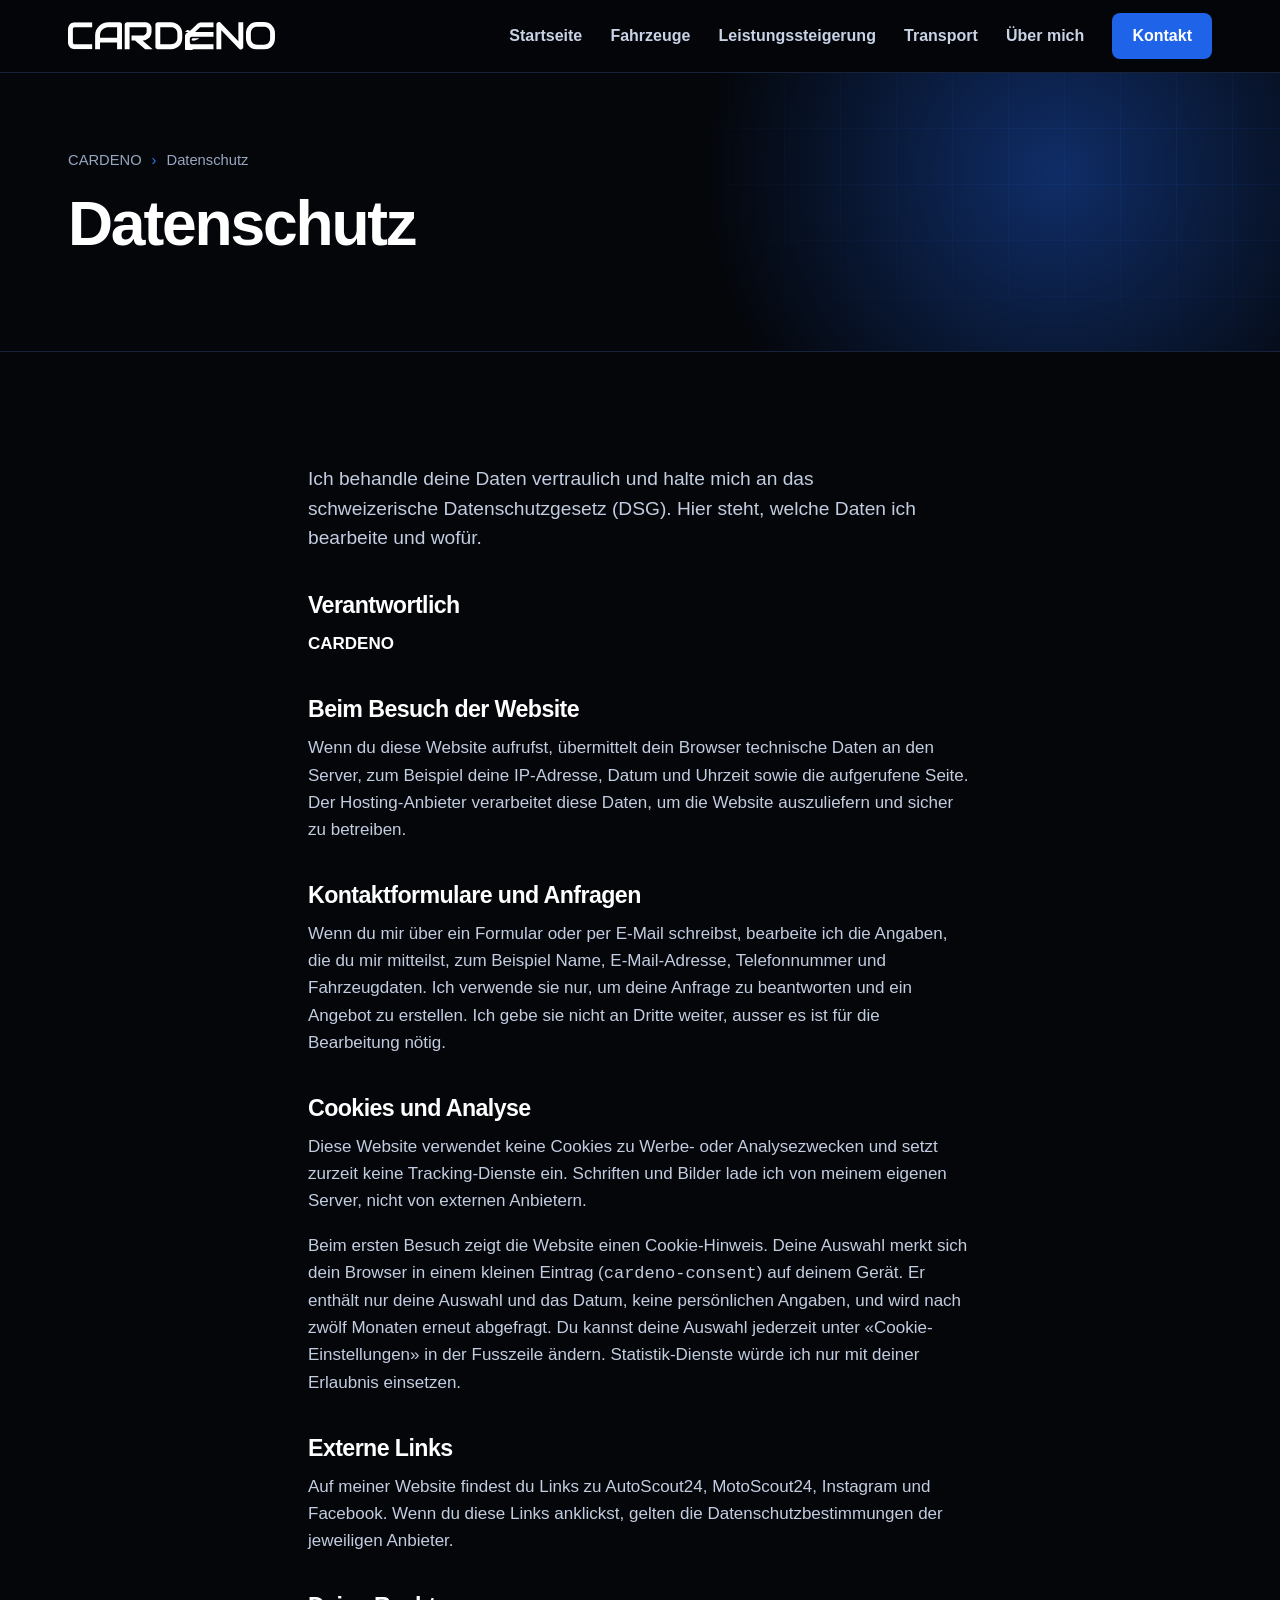
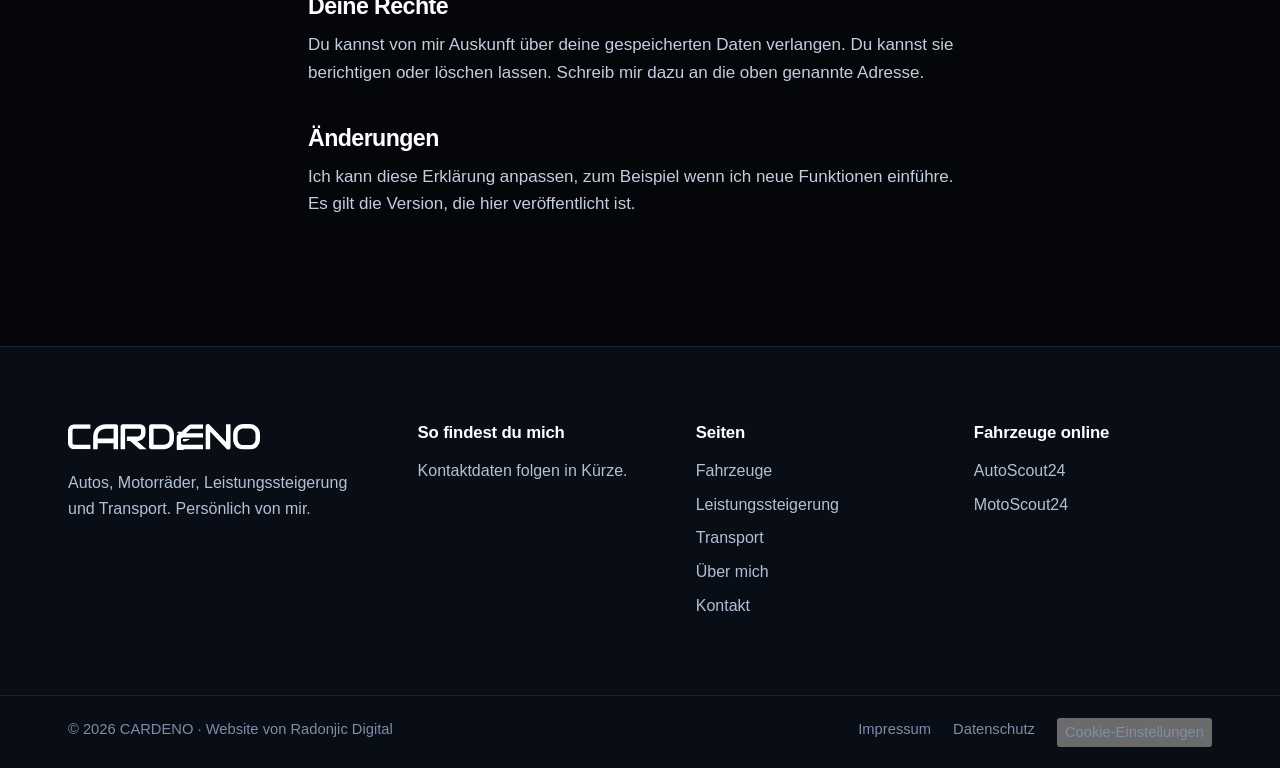
==== commit 77f7e9aa: "Add files via upload" ====
--- a/datenschutz.html
+++ b/datenschutz.html
@@ -69,7 +69,8 @@
     <p>Wenn du mir über ein Formular oder per E-Mail schreibst, bearbeite ich die Angaben, die du mir mitteilst, zum Beispiel Name, E-Mail-Adresse, Telefonnummer und Fahrzeugdaten. Ich verwende sie nur, um deine Anfrage zu beantworten und ein Angebot zu erstellen. Ich gebe sie nicht an Dritte weiter, ausser es ist für die Bearbeitung nötig.</p>
 
     <h2>Cookies und Analyse</h2>
-    <p>Diese Website verwendet keine Cookies zu Werbe- oder Analysezwecken und setzt keine Tracking-Dienste ein. Schriften und Bilder lade ich von meinem eigenen Server, nicht von externen Anbietern.</p>
+    <p>Diese Website verwendet keine Cookies zu Werbe- oder Analysezwecken und setzt zurzeit keine Tracking-Dienste ein. Schriften und Bilder lade ich von meinem eigenen Server, nicht von externen Anbietern.</p>
+    <p>Beim ersten Besuch zeigt die Website einen Cookie-Hinweis. Deine Auswahl merkt sich dein Browser in einem kleinen Eintrag (<code>cardeno-consent</code>) auf deinem Gerät. Er enthält nur deine Auswahl und das Datum, keine persönlichen Angaben, und wird nach zwölf Monaten erneut abgefragt. Du kannst deine Auswahl jederzeit unter «Cookie-Einstellungen» in der Fusszeile ändern. Statistik-Dienste würde ich nur mit deiner Erlaubnis einsetzen.</p>
 
     <h2>Externe Links</h2>
     <p>Auf meiner Website findest du Links zu AutoScout24, MotoScout24, Instagram und Facebook. Wenn du diese Links anklickst, gelten die Datenschutzbestimmungen der jeweiligen Anbieter.</p>
@@ -125,6 +126,7 @@
       <ul>
         <li><a href="impressum.html">Impressum</a></li>
         <li><a href="datenschutz.html">Datenschutz</a></li>
+        <li><button type="button" class="linklike" data-cookie-settings>Cookie-Einstellungen</button></li>
       </ul>
     </div>
   </div>
@@ -132,5 +134,6 @@
 
 <script src="js/config.js"></script>
 <script src="js/main.js"></script>
+<script src="js/cookies.js"></script>
 </body>
 </html>
--- a/css/style.css
+++ b/css/style.css
@@ -140,37 +140,19 @@
   .nav .nav-cta { display: block; text-align: center; }
 }
 
-/* ---------- Hero ---------- */
-.hero, .page-hero { position: relative; background: var(--ink); overflow: hidden; isolation: isolate; }
-.hero::before, .page-hero::before {
+/* ---------- Unterseiten-Kopf (Grundlage) ---------- */
+.page-hero { position: relative; background: var(--ink); overflow: hidden; isolation: isolate; }
+.page-hero::before {
   content: ""; position: absolute; inset: 0; z-index: -2;
   background-image:
     linear-gradient(rgba(47,123,255,.09) 1px, transparent 1px),
     linear-gradient(90deg, rgba(47,123,255,.09) 1px, transparent 1px);
   background-size: 56px 56px;
-  -webkit-mask-image: radial-gradient(ellipse 80% 90% at 78% 40%, #000 0%, transparent 72%);
-  mask-image: radial-gradient(ellipse 80% 90% at 78% 40%, #000 0%, transparent 72%);
-}
-.hero::after, .page-hero::after {
+}
+.page-hero::after {
   content: ""; position: absolute; z-index: -1; right: -12%; top: -30%; width: 70%; aspect-ratio: 1;
   background: radial-gradient(closest-side, rgba(31,99,232,.42), rgba(31,99,232,0) 100%);
   pointer-events: none;
-}
-.hero .wrap { display: grid; grid-template-columns: minmax(0, 1.1fr) minmax(0, .9fr); gap: clamp(32px, 5vw, 80px); align-items: center; padding-block: clamp(56px, 8vw, 112px); min-height: min(80vh, 760px); }
-.hero h1 { margin-bottom: 24px; max-width: 14ch; }
-.hero .lead { margin-bottom: 34px; }
-
-.hero__mark { justify-self: center; width: min(100%, 440px); }
-.hero__mark svg { width: 100%; height: auto; overflow: visible; display: block; filter: drop-shadow(0 0 38px rgba(47,123,255,.35)); }
-.hero__mark .draw { fill: rgba(47,123,255,0); stroke: var(--blue-soft); stroke-width: 3; stroke-linejoin: round; }
-.js .hero__mark .draw { stroke-dasharray: 1; stroke-dashoffset: 1; animation: draw 1.7s cubic-bezier(.6,.05,.25,1) .2s forwards, fill-in .9s ease 1.5s forwards; }
-@keyframes draw { to { stroke-dashoffset: 0; } }
-@keyframes fill-in { to { fill: var(--blue); stroke: var(--blue); } }
-
-@media (max-width: 900px) {
-  .hero .wrap { grid-template-columns: 1fr; min-height: 0; }
-  .hero__mark { position: absolute; right: -14%; top: 4%; width: 78%; opacity: .16; z-index: -1; pointer-events: none; }
-  .hero h1 { max-width: none; }
 }
 
 /* ---------- Sektionen ---------- */
@@ -204,19 +186,32 @@
 @media (max-width: 760px) { .facts { grid-template-columns: 1fr; } }
 
 /* ---------- Stages ---------- */
-.stages { display: grid; grid-template-columns: repeat(3, 1fr); gap: 20px; }
+.stages { display: grid; grid-template-columns: repeat(3, 1fr); gap: clamp(14px, 2vw, 24px); padding-top: 10px; }
 .stage {
-  position: relative; padding: clamp(24px, 3vw, 36px); border-radius: var(--r-card);
-  border: 1px solid var(--line); background: linear-gradient(170deg, var(--panel-2), var(--panel) 60%);
-  display: flex; flex-direction: column;
-}
-.stage:nth-child(3) { border-color: rgba(47,123,255,.55); box-shadow: 0 0 0 1px rgba(47,123,255,.2), 0 20px 60px -20px rgba(47,123,255,.4); }
+  position: relative; display: flex; flex-direction: column; padding: 34px clamp(22px, 2.6vw, 34px) 36px;
+  border: 1px solid var(--line); border-radius: 16px; background: rgba(12,20,36,.55);
+  transition: transform .35s cubic-bezier(.2,.8,.2,1), box-shadow .35s ease, border-color .25s ease, background .25s ease, opacity .3s ease;
+}
 .stage .ebars { margin-bottom: 26px; }
-.stage h3 { font-size: clamp(1.9rem, 3vw, 2.5rem); margin-bottom: 12px; }
-.stage p { margin: 0; color: #bcc7dc; }
+.stage h3 { font-size: clamp(2rem, 3.4vw, 3rem); letter-spacing: -0.04em; margin-bottom: 14px; transition: color .25s ease; }
+.stage p { margin: 0; color: #bcc7dc; max-width: 36ch; }
 .stage .stage-for { margin-top: auto; padding-top: 22px; font-size: .95rem; color: var(--muted); }
 .stage .stage-for strong { color: var(--blue-soft); }
-@media (max-width: 860px) { .stages { grid-template-columns: 1fr; } }
+.stage::after { content: ""; position: absolute; left: 24px; right: 24px; top: -1px; height: 2px; border-radius: 2px; background: linear-gradient(90deg, rgba(47,123,255,0), var(--blue), rgba(47,123,255,0)); opacity: 0; transition: opacity .3s ease; }
+@media (hover: hover) {
+  .stages:hover .stage:not(:hover) { opacity: .5; }
+  .stage:hover {
+    transform: translateY(-12px); border-color: var(--blue); background: linear-gradient(180deg, #13223f 0%, #0d1830 100%);
+    box-shadow: 0 28px 60px -18px rgba(47,123,255,.55), 0 0 0 1px rgba(47,123,255,.35);
+  }
+  .stage:hover::after { opacity: 1; }
+  .stage:hover h3 { color: var(--blue-soft); }
+}
+.stage:focus-within { transform: translateY(-12px); border-color: var(--blue); background: linear-gradient(180deg, #13223f 0%, #0d1830 100%); box-shadow: 0 28px 60px -18px rgba(47,123,255,.55); }
+@media (max-width: 860px) {
+  .stages { grid-template-columns: 1fr; }
+}
+@media (prefers-reduced-motion: reduce) { .stage, .stage:hover { transition: none; transform: none; } }
 
 /* ---------- Marken ---------- */
 .brand-grid { display: grid; grid-template-columns: repeat(auto-fill, minmax(200px, 1fr)); gap: 14px; list-style: none; margin: 0; padding: 0; }
@@ -432,3 +427,163 @@
 .facts--4 { grid-template-columns: repeat(4, 1fr); }
 @media (max-width: 980px) { .facts--4 { grid-template-columns: 1fr 1fr; } }
 @media (max-width: 560px) { .facts--4 { grid-template-columns: 1fr; } }
+
+/* Breite Karte (Transport auf der Startseite) */
+.vehicle--wide { flex-direction: row; align-items: center; justify-content: space-between; flex-wrap: wrap; gap: 28px 40px; }
+.vehicle--wide > div { max-width: 62ch; }
+.vehicle--wide .btn { margin-top: 0; }
+.badge-panel svg { position: relative; width: 46%; height: auto; stroke: var(--blue-soft); fill: none; stroke-width: 1.4; stroke-linecap: round; stroke-linejoin: round; filter: drop-shadow(0 0 24px rgba(47,123,255,.5)); }
+
+/* ==========================================================================
+   Startseite: Hero mit Lamborghini. Die Scheinwerfer leuchten je nach Stage stärker.
+   ========================================================================== */
+.sh {
+  --bar-h: 112px;
+  --hero-h: clamp(680px, calc(100svh - 112px), 900px);
+  --nx: 42.5%; --ny: 78.3%;      /* nahes Tagfahrlicht */
+  --fx: 28.8%; --fy: 75.8%;      /* fernes Tagfahrlicht */
+  --ls: 1;                        /* Skalierung der Leuchten */
+  --a-near: .55; --a-far: 0; --a-road: 0; --a-tint: 0;
+  position: relative; height: var(--hero-h); background: var(--ink); overflow: hidden; isolation: isolate;
+}
+.sh[data-stage="2"] { --a-near: .9; --a-far: .7; --a-road: 0; --a-tint: .25; }
+.sh[data-stage="3"] { --a-near: 1; --a-far: 1; --a-road: .85; --a-tint: .55; }
+
+.sh__scene { position: absolute; inset: 0 0 var(--bar-h) 0; z-index: -1; }
+.sh__frame {
+  position: absolute; bottom: 0; left: 50%; transform: translateX(-50%);
+  width: max(100%, calc((var(--hero-h) - var(--bar-h)) * 2)); aspect-ratio: 2 / 1; container-type: inline-size;
+}
+.sh__img { position: absolute; inset: 0; background: url("../images/hero-lambo.jpg") center / 100% 100% no-repeat; }
+.js .sh__img { opacity: 0; animation: sh-in 1.8s ease .1s forwards; }
+@keyframes sh-in { to { opacity: 1; } }
+
+.sh__light { position: absolute; pointer-events: none; border-radius: 50%; mix-blend-mode: screen; transform: translate(-50%, -50%); transition: opacity .9s ease; }
+.sh__light--near {
+  left: var(--nx); top: var(--ny); width: calc(24cqw * var(--ls)); height: calc(9cqw * var(--ls)); opacity: var(--a-near);
+  background: radial-gradient(closest-side, rgba(150,200,255,.95) 0%, rgba(47,123,255,.6) 30%, rgba(47,123,255,0) 100%);
+}
+.sh__light--far {
+  left: var(--fx); top: var(--fy); width: calc(11cqw * var(--ls)); height: calc(8cqw * var(--ls)); opacity: var(--a-far);
+  background: radial-gradient(closest-side, rgba(150,200,255,.9) 0%, rgba(47,123,255,.55) 30%, rgba(47,123,255,0) 100%);
+}
+.sh__light--road {
+  left: calc(var(--nx) + 3%); top: calc(var(--ny) + 17%); width: calc(52cqw * var(--ls)); height: calc(9cqw * var(--ls)); opacity: var(--a-road);
+  background: radial-gradient(closest-side, rgba(47,123,255,.6), rgba(47,123,255,0) 100%);
+}
+.sh__frame::after { content: ""; position: absolute; inset: 0; background: radial-gradient(60% 70% at 50% 78%, rgba(31,99,232,.5), transparent 70%); mix-blend-mode: screen; opacity: var(--a-tint); transition: opacity .9s ease; pointer-events: none; }
+.js .sh:not(.is-lit) .sh__light, .js .sh:not(.is-lit) .sh__frame::after { opacity: 0; }
+
+.sh__copy { position: absolute; inset: 0 0 var(--bar-h) 0; display: flex; flex-direction: column; justify-content: flex-start; padding-top: clamp(48px, 9vh, 110px); text-align: center; pointer-events: none; }
+.sh__copy > * { pointer-events: auto; }
+.sh__copy h1 { font-size: clamp(2.3rem, 4.6vw, 4.4rem); max-width: 17ch; margin: 0 auto 18px; }
+.sh__copy .lead { margin: 0 auto 26px; max-width: 52ch; }
+.sh__copy .wrap { }
+.sh__copy-in { width: 100%; max-width: var(--wrap); margin-inline: auto; padding-inline: var(--gutter); }
+.sh__copy-in > * { max-width: 720px; margin-inline: auto; }
+.sh__copy-in > h1 { max-width: 17ch; }
+.sh__copy .btn-row { justify-content: center; }
+
+.sh__bar { position: absolute; left: 0; right: 0; bottom: 0; height: var(--bar-h); border-top: 1px solid rgba(125,177,255,.2); background: linear-gradient(180deg, rgba(4,6,10,.6), rgba(4,6,10,.94)); -webkit-backdrop-filter: blur(12px); backdrop-filter: blur(12px); }
+.sh__bar-in { height: 100%; display: grid; grid-template-columns: auto minmax(0, 1fr) auto; align-items: center; gap: 20px clamp(20px, 3.5vw, 48px); }
+.sh__pick { display: flex; gap: 10px; }
+.sh__pick button {
+  display: inline-flex; align-items: center; gap: 12px; cursor: pointer; padding: 12px 18px; border-radius: var(--r-ctl);
+  background: transparent; border: 1px solid var(--line-strong); font-weight: 700; color: #c9d3e6; transition: border-color .15s ease, background-color .15s ease, color .15s ease;
+}
+.sh__pick button:hover { border-color: var(--blue); color: #fff; }
+.sh__pick button[aria-pressed="true"] { border-color: var(--blue); background: rgba(47,123,255,.18); color: #fff; }
+.sh__pick .ebars { width: 24px; gap: 3px; }
+.sh__pick .ebars i { height: 4px; border-radius: 1px; }
+.sh__desc { margin: 0; color: #c3cde0; max-width: 46ch; }
+
+@media (max-width: 1060px) {
+  .sh__bar-in { grid-template-columns: 1fr auto; }
+  .sh__desc { grid-column: 1 / -1; grid-row: 2; display: none; }
+}
+
+@media (max-width: 900px) {
+  .sh { --nx: 39.3%; --ny: 67.4%; --fx: 10.3%; --fy: 64.5%; --ls: 1.7; height: auto; display: flex; flex-direction: column; }
+  .sh__copy { position: static; padding-block: clamp(40px, 9vw, 64px) 0; order: 1; pointer-events: auto; }
+  .sh__copy-in > * { max-width: none; }
+  .sh__copy .btn-row { flex-direction: column; align-items: stretch; }
+  .sh__copy .btn-row .btn { justify-content: center; text-align: center; }
+  .sh__copy h1 { max-width: none; font-size: clamp(2.1rem, 8.4vw, 3rem); }
+  .sh__scene { position: relative; inset: auto; order: 2; margin-top: 8px; }
+  .sh__frame { position: relative; left: auto; bottom: auto; transform: none; width: 100%; aspect-ratio: 4 / 3; }
+  .sh__img { background-image: url("../images/hero-lambo-m.jpg"); }
+      .sh__bar { position: relative; order: 3; height: auto; padding-block: 20px 26px; margin-top: -8px; }
+  .sh__bar-in { grid-template-columns: 1fr; height: auto; gap: 16px; }
+  .sh__pick { flex-wrap: wrap; }
+  .sh__pick button { flex: 1 1 0; justify-content: center; padding-inline: 8px; gap: 8px; white-space: nowrap; font-size: .92rem; }
+  .sh__pick .ebars { display: none; }
+  .sh__desc { display: block; grid-row: auto; }
+  .sh__bar-in .btn { text-align: center; }
+}
+
+/* ---------- Angebot als Inhaltsverzeichnis ---------- */
+.index { list-style: none; margin: 0; padding: 0; border-bottom: 1px solid var(--line-strong); counter-reset: ix; }
+.index__row {
+  position: relative; display: grid; grid-template-columns: 3.2rem minmax(0, 1.5fr) minmax(0, 1fr) 17.5rem; align-items: center; gap: 16px clamp(16px, 3vw, 40px);
+  padding: clamp(26px, 3.4vw, 40px) 0; border-top: 1px solid var(--line-strong); isolation: isolate; counter-increment: ix;
+}
+.index__row::before { content: ""; position: absolute; inset: 0 calc(var(--gutter) * -1); z-index: -1; background: linear-gradient(90deg, rgba(47,123,255,.16), rgba(47,123,255,0) 75%); opacity: 0; transition: opacity .25s ease; }
+.index__row:hover::before, .index__row:focus-within::before { opacity: 1; }
+.index__big { grid-column: 2; display: block; font-size: clamp(2.3rem, 4.4vw, 4rem); font-weight: 700; letter-spacing: -0.045em; line-height: 1; color: #fff; transition: transform .25s ease, color .25s ease; }
+.index__big::before { content: "0" counter(ix); position: absolute; left: 0; top: 50%; transform: translateY(-50%); font-size: .95rem; font-weight: 600; letter-spacing: .08em; color: var(--blue-soft); }
+.index__row:hover .index__big, .index__row:focus-within .index__big { transform: translateX(10px); color: var(--blue-soft); }
+.index__row p { margin: 0; color: #bcc7dc; max-width: 36ch; }
+.index__row .btn { justify-content: space-between; width: 100%; white-space: nowrap; }
+.index__row .btn::after { content: "\2192"; margin-left: 12px; font-weight: 400; font-size: 1.15em; transition: transform .2s ease; }
+.index__row .btn:hover::after { transform: translateX(4px); }
+@media (max-width: 1040px) {
+  .index__row { grid-template-columns: 2.6rem minmax(0, 1fr); grid-template-rows: auto auto auto; gap: 10px clamp(14px, 2.4vw, 32px); }
+  .index__big { grid-row: 1; }
+  .index__row p { grid-column: 2; grid-row: 2; max-width: 52ch; }
+  .index__row .btn { grid-column: 2; grid-row: 3; justify-self: start; width: auto; margin-top: 10px; }
+}
+@media (max-width: 640px) {
+  .index__row { grid-template-columns: 1fr; grid-template-rows: auto; padding-block: 26px; }
+  .index__big, .index__row p, .index__row .btn { grid-column: 1; grid-row: auto; }
+  .index__big::before { position: static; display: block; transform: none; margin-bottom: 10px; }
+}
+
+.visually-hidden { position: absolute; width: 1px; height: 1px; overflow: hidden; clip: rect(0 0 0 0); white-space: nowrap; }
+.kicker { margin: 0 0 14px; color: var(--blue-soft); font-size: .85rem; font-weight: 700; letter-spacing: .16em; text-transform: uppercase; }
+
+/* ---------- Fahrzeug wählen: Formular neben Detailbild ---------- */
+.fsplit-sec { overflow: hidden; }
+.fsplit { display: grid; grid-template-columns: minmax(0, 1.05fr) minmax(0, .95fr); gap: clamp(32px, 6vw, 88px); align-items: center; }
+.fsplit__img { position: relative; aspect-ratio: 1 / 1; border-radius: 16px; overflow: hidden; border: 1px solid var(--line-strong); box-shadow: 0 30px 80px -30px rgba(47,123,255,.35); }
+.fsplit__img img { width: 100%; height: 100%; object-fit: cover; object-position: 50% 68%; display: block; }
+.fsplit__img::after { content: ""; position: absolute; inset: 0; background: linear-gradient(180deg, rgba(4,6,10,0) 55%, rgba(4,6,10,.55)); pointer-events: none; }
+.fsplit__body h2 { font-size: clamp(2.2rem, 4.6vw, 3.6rem); letter-spacing: -0.04em; line-height: 1.05; margin-bottom: 14px; }
+.finder-card { margin-top: 28px; display: grid; grid-template-columns: 1fr 1fr; gap: 16px; align-items: end; }
+.finder-card .btn { grid-column: 1 / -1; justify-content: center; }
+.fsplit__more { margin: 20px 0 0; color: var(--muted); font-size: .95rem; }
+.fsplit__chips { margin-top: 22px; display: flex; flex-wrap: wrap; align-items: center; gap: 8px; }
+.fsplit__chips span { width: 100%; color: var(--muted); font-size: .9rem; }
+.chip { display: inline-block; padding: 7px 14px; border: 1px solid var(--line-strong); border-radius: 999px; color: #dce4f2; font-size: .92rem; font-weight: 600; text-decoration: none; transition: border-color .15s ease, background .15s ease, color .15s ease; }
+.chip:hover, .chip:focus-visible { border-color: var(--blue); background: rgba(47,123,255,.14); color: #fff; }
+@media (max-width: 900px) {
+  .fsplit { grid-template-columns: 1fr; }
+  .fsplit__img { aspect-ratio: 16 / 10; }
+}
+@media (max-width: 520px) { .finder-card { grid-template-columns: 1fr; } }
+
+/* ---------- Schluss-Abschnitt mit ganzem Auto ---------- */
+.closer { position: relative; isolation: isolate; overflow: hidden; min-height: clamp(520px, 78vh, 720px); display: flex; align-items: center; border-top: 1px solid var(--line-strong); background: var(--ink); }
+.closer__img { position: absolute; inset: 0; z-index: -1; background:
+  url("../images/closer-bmw.jpg") 70% 60% / cover no-repeat; }
+.closer__in { padding-block: clamp(64px, 9vw, 120px); }
+.closer__in h2 { font-size: clamp(2.8rem, 7.2vw, 5.8rem); letter-spacing: -0.05em; line-height: .98; margin-bottom: 22px; }
+.closer__in .lead { max-width: 34ch; color: #cfd8ea; }
+.closer__btns { display: flex; flex-wrap: wrap; gap: 14px; margin-top: 32px; }
+@media (max-width: 760px) {
+  .closer { display: block; min-height: 0; }
+  .closer__img { position: relative; inset: auto; z-index: 0; height: 75vw; margin-bottom: -40px;
+    background: linear-gradient(0deg, rgba(4,6,10,1) 0%, rgba(4,6,10,0) 28%), url("../images/closer-bmw-m.jpg") center / 100% 100% no-repeat; }
+  .closer__in { padding-block: 0 56px; position: relative; }
+}
+
+@media (prefers-reduced-motion: reduce) { .js .sh__img { opacity: 1; animation: none; } .index__row:hover .index__big { transform: none; } }
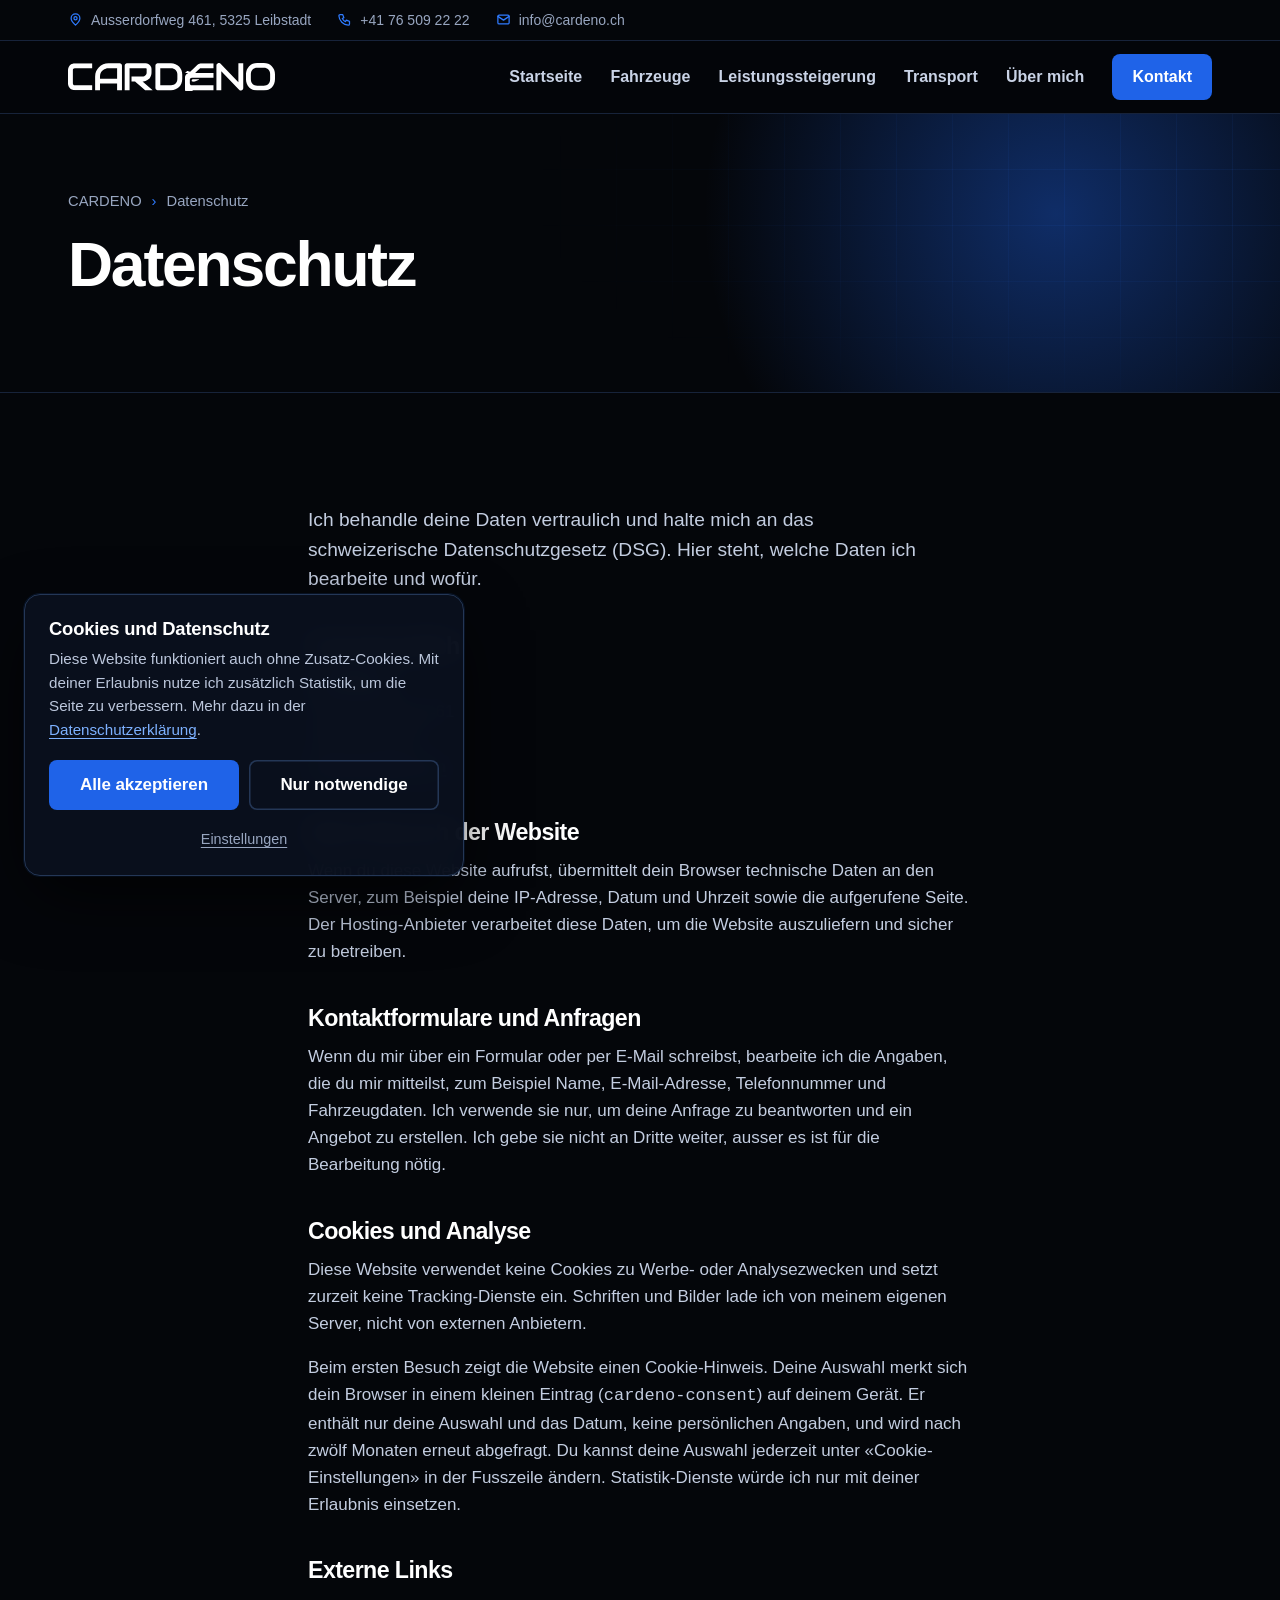
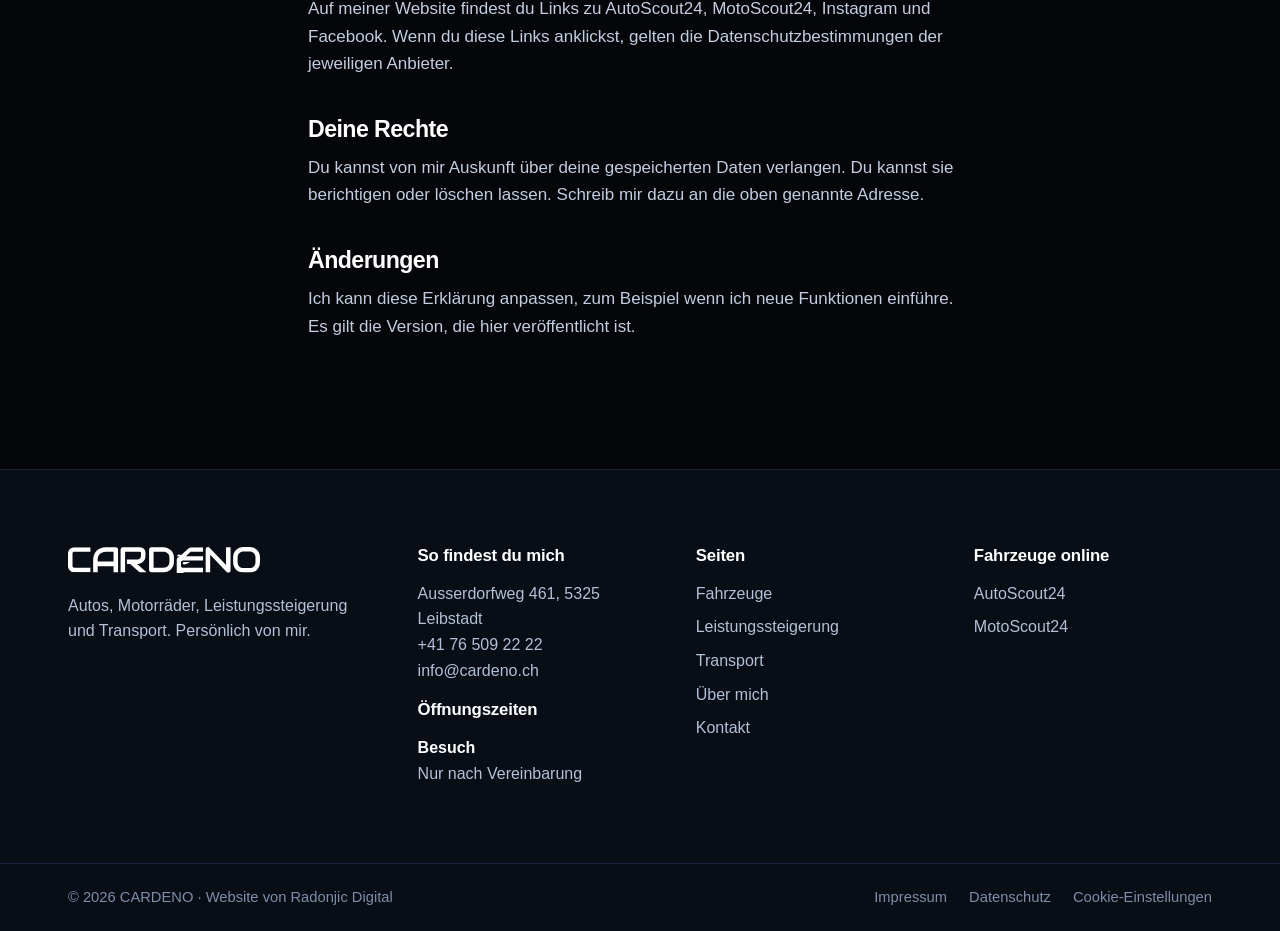
==== commit a0c709b2: "Add files via upload" ====
--- a/datenschutz.html
+++ b/datenschutz.html
@@ -67,6 +67,7 @@
 
     <h2>Kontaktformulare und Anfragen</h2>
     <p>Wenn du mir über ein Formular oder per E-Mail schreibst, bearbeite ich die Angaben, die du mir mitteilst, zum Beispiel Name, E-Mail-Adresse, Telefonnummer und Fahrzeugdaten. Ich verwende sie nur, um deine Anfrage zu beantworten und ein Angebot zu erstellen. Ich gebe sie nicht an Dritte weiter, ausser es ist für die Bearbeitung nötig.</p>
+    <p data-form-provider hidden>Anfragen, die du über die Formulare dieser Website sendest, werden über den Dienst Formspree (Formspree, Inc., USA) an meine E-Mail-Adresse weitergeleitet. Dabei werden deine Angaben kurz auf Servern von Formspree verarbeitet, auch in den USA. Ich nutze den Dienst nur, damit ich deine Anfrage erhalte. Wenn du das nicht möchtest, schreib mir direkt per E-Mail oder ruf mich an.</p>
 
     <h2>Cookies und Analyse</h2>
     <p>Diese Website verwendet keine Cookies zu Werbe- oder Analysezwecken und setzt zurzeit keine Tracking-Dienste ein. Schriften und Bilder lade ich von meinem eigenen Server, nicht von externen Anbietern.</p>
--- a/css/style.css
+++ b/css/style.css
@@ -521,6 +521,10 @@
   .sh__bar-in .btn { text-align: center; }
 }
 
+
+/* Nur Handy: Standort, Angebots-Zeilen und Kontakt-Buttons im Hero */
+.sh__loc, .sh__svc, .sh__mcta { display: none; }
+
 /* ---------- Angebot als Inhaltsverzeichnis ---------- */
 .index { list-style: none; margin: 0; padding: 0; border-bottom: 1px solid var(--line-strong); counter-reset: ix; }
 .index__row {
@@ -587,3 +591,304 @@
 }
 
 @media (prefers-reduced-motion: reduce) { .js .sh__img { opacity: 1; animation: none; } .index__row:hover .index__big { transform: none; } }
+
+/* ---------- Cookie-Hinweis ---------- */
+.ck { position: fixed; left: clamp(12px, 2vw, 24px); bottom: clamp(12px, 2vw, 24px); z-index: 1000; width: min(440px, calc(100vw - 24px)); padding: 24px 24px 20px; border-radius: 16px; background: rgba(10,16,30,.96); border: 1px solid var(--line-strong); box-shadow: 0 24px 70px -12px rgba(0,0,0,.8), 0 0 0 1px rgba(47,123,255,.12); -webkit-backdrop-filter: blur(14px); backdrop-filter: blur(14px); animation: ck-in .5s cubic-bezier(.2,.8,.2,1) both; }
+@keyframes ck-in { from { opacity: 0; transform: translateY(16px); } to { opacity: 1; transform: none; } }
+.ck__title { margin: 0 0 8px; font-size: 1.15rem; letter-spacing: -0.01em; }
+.ck__text { margin: 0 0 18px; color: #bcc7dc; font-size: .95rem; line-height: 1.55; }
+.ck__text a { color: var(--blue-soft); text-decoration: underline; text-underline-offset: 3px; }
+.ck__btns { display: flex; flex-wrap: wrap; gap: 10px; }
+.ck__btns .btn { flex: 1 1 0; justify-content: center; text-align: center; padding-inline: 14px; white-space: nowrap; }
+.ck__link { display: block; margin: 14px auto 0; background: none; border: 0; padding: 4px 8px; color: var(--muted); font: inherit; font-size: .9rem; cursor: pointer; text-decoration: underline; text-underline-offset: 3px; }
+.ck__link:hover, .ck__link:focus-visible { color: #fff; }
+.ck-lock { overflow: hidden; }
+.ck-modal { position: fixed; inset: 0; z-index: 1100; display: grid; place-items: center; padding: 16px; }
+.ck-modal__bg { position: absolute; inset: 0; background: rgba(2,4,8,.72); -webkit-backdrop-filter: blur(4px); backdrop-filter: blur(4px); }
+.ck-modal__box { position: relative; width: min(520px, 100%); max-height: calc(100vh - 32px); overflow: auto; padding: 28px; border-radius: 16px; background: #0b1426; border: 1px solid var(--line-strong); box-shadow: 0 30px 90px -10px rgba(0,0,0,.9); animation: ck-in .35s ease both; }
+.ck-modal__box h2 { margin: 0 0 18px; font-size: 1.5rem; letter-spacing: -0.02em; }
+.ck-row { display: flex; align-items: flex-start; justify-content: space-between; gap: 20px; padding: 16px 0; border-top: 1px solid var(--line); }
+.ck-row strong { display: block; margin-bottom: 4px; }
+.ck-row p { margin: 0; color: #a9b6cf; font-size: .93rem; line-height: 1.5; }
+.ck-switch { position: relative; flex: none; width: 46px; height: 26px; margin-top: 2px; cursor: pointer; }
+.ck-switch input { position: absolute; inset: 0; width: 100%; height: 100%; margin: 0; opacity: 0; cursor: pointer; }
+.ck-switch__ui { position: absolute; inset: 0; border-radius: 999px; background: #1a2a47; border: 1px solid var(--line-strong); transition: background .2s ease; pointer-events: none; }
+.ck-switch__ui::after { content: ""; position: absolute; top: 3px; left: 3px; width: 18px; height: 18px; border-radius: 50%; background: #fff; transition: transform .2s ease; }
+.ck-switch input:checked + .ck-switch__ui { background: var(--blue); border-color: var(--blue); }
+.ck-switch input:checked + .ck-switch__ui::after { transform: translateX(20px); }
+.ck-switch input:disabled { cursor: not-allowed; }
+.ck-switch input:disabled + .ck-switch__ui { opacity: .55; }
+.ck-switch input:focus-visible + .ck-switch__ui { outline: 3px solid var(--blue-soft); outline-offset: 3px; }
+.ck-modal__btns { display: flex; flex-wrap: wrap; gap: 10px; margin-top: 8px; padding-top: 20px; border-top: 1px solid var(--line); }
+.ck-modal__btns .btn { flex: 1 1 0; justify-content: center; text-align: center; white-space: nowrap; }
+.linklike { background: none; border: 0; padding: 0; font: inherit; color: inherit; cursor: pointer; }
+.linklike:hover, .linklike:focus-visible { color: #fff; text-decoration: underline; text-underline-offset: 3px; }
+@media (max-width: 520px) { .ck { left: 8px; right: 8px; bottom: 8px; width: auto; padding: 20px 18px 16px; } .ck__btns .btn { flex-basis: 100%; } .ck-modal__btns .btn { flex-basis: 100%; } }
+@media (prefers-reduced-motion: reduce) { .ck, .ck-modal__box { animation: none; } }
+
+/* =====================================================================
+   HANDY-ANSICHT: kompakter und übersichtlicher
+   ===================================================================== */
+@media (max-width: 860px) {
+  /* Stage-Karten: seitlich wischen statt untereinander */
+  .stages { display: flex; gap: 12px; overflow-x: auto; scroll-snap-type: x mandatory; -webkit-overflow-scrolling: touch; scrollbar-width: none;
+    margin-inline: calc(var(--gutter) * -1); padding: 8px var(--gutter) 18px; scroll-padding-inline: var(--gutter); }
+  .stages::-webkit-scrollbar { display: none; }
+  .stage { flex: 0 0 82%; scroll-snap-align: start; padding: 26px 22px 24px; }
+  .stage .ebars { margin-bottom: 18px; }
+  .stage h3 { font-size: 2rem; margin-bottom: 10px; }
+}
+@media (max-width: 640px) {
+  body { font-size: 1rem; }
+  .section { padding-block: 44px; }
+  .section--tight { padding-block: 36px; }
+  .section-head { margin-bottom: 22px; }
+  .section-head h2 { margin-bottom: 10px; }
+  .lead { font-size: 1.02rem; line-height: 1.55; }
+
+  /* Seitenkopf */
+  .page-hero { padding-block: 22px 28px; }
+  .crumbs { margin-bottom: 10px; font-size: .85rem; }
+  .page-hero h1 { font-size: 2rem; margin-bottom: 10px; }
+
+  /* Startseite: Hero */
+  .sh__copy { padding-block: 22px 0; }
+  .sh__loc { display: flex; align-items: center; justify-content: center; gap: 10px; margin: 0 0 12px; font-size: .78rem; font-weight: 600; letter-spacing: .14em; text-transform: uppercase; color: var(--blue-soft); }
+  .sh__dot { width: 4px; height: 4px; border-radius: 50%; background: var(--blue); }
+  .sh__copy h1 { font-size: clamp(1.9rem, 8.2vw, 2.4rem); margin-bottom: 18px; }
+  .sh__copy .lead { display: none; }
+  .sh__svc { display: block; list-style: none; margin: 0; padding: 0; text-align: left; border-top: 1px solid var(--line-strong); }
+  .sh__svc li { border-bottom: 1px solid var(--line-strong); }
+  .sh__svc a { position: relative; display: grid; grid-template-columns: minmax(0, 1fr) 20px; gap: 1px 12px; align-items: center; padding: 13px 2px; color: #fff; text-decoration: none; }
+  .sh__svc b { grid-column: 1; font-size: 1.15rem; font-weight: 700; letter-spacing: -0.02em; line-height: 1.2; }
+  .sh__svc span { grid-column: 1; font-size: .9rem; color: #aab8d0; line-height: 1.35; }
+  .sh__svc a::after { content: ""; grid-column: 2; grid-row: 1 / 3; width: 20px; height: 20px; background: url("data:image/svg+xml,%3Csvg xmlns='http://www.w3.org/2000/svg' viewBox='0 0 20 20'%3E%3Cpath d='M3 10h13M11 4.5 16.5 10 11 15.5' fill='none' stroke='%237db1ff' stroke-width='1.8' stroke-linecap='round' stroke-linejoin='round'/%3E%3C/svg%3E") center / contain no-repeat; }
+  .sh__svc a:active { background: rgba(47,123,255,.12); }
+  .sh__scene { margin-top: 10px; }
+  .sh__frame { aspect-ratio: 610 / 410; }
+  .sh { --ny: 63.7%; --fy: 60.4%; }
+  .sh__pick, .sh__desc, .sh__bar-in > .btn { display: none; }
+  .sh__bar { padding-block: 14px 24px; margin-top: -4px; }
+  .sh__mcta { display: grid; grid-template-columns: 1fr 1fr; gap: 10px; }
+  .sh__mcta .btn { justify-content: center; text-align: center; padding-inline: 10px; }
+  .sh__mcta [hidden] ~ .btn, .sh__mcta .btn:only-child { grid-column: 1 / -1; }
+
+  /* Angebot: kompakte Zeilen, ganze Zeile mit Pfeil rechts */
+  .index__row { grid-template-columns: minmax(0, 1fr) 48px; grid-template-rows: auto auto; gap: 4px 14px; padding-block: 20px; align-items: center; }
+  .index__big { grid-column: 1; grid-row: 1; font-size: 1.9rem; }
+  .index__big::before { position: static; display: block; transform: none; margin-bottom: 6px; font-size: .75rem; }
+  .index__row p { grid-column: 1; grid-row: 2; font-size: .95rem; line-height: 1.45; }
+  .index__row .btn { grid-column: 2; grid-row: 1 / 3; align-self: center; justify-self: end; width: 48px; height: 48px; min-height: 0; padding: 0; margin: 0; border-radius: 50%; display: grid; place-content: center; }
+  .index__row .btn span { position: absolute; width: 1px; height: 1px; overflow: hidden; clip: rect(0 0 0 0); white-space: nowrap; }
+  .index__row .btn::after { content: ""; display: block; width: 20px; height: 20px; margin: 0; transform: none; background: url("data:image/svg+xml,%3Csvg xmlns='http://www.w3.org/2000/svg' viewBox='0 0 20 20'%3E%3Cpath d='M3 10h13M11 4.5 16.5 10 11 15.5' fill='none' stroke='white' stroke-width='1.8' stroke-linecap='round' stroke-linejoin='round'/%3E%3C/svg%3E") center / contain no-repeat; }
+  .index__row .btn:hover::after { transform: none; }
+  .index__row .btn::before { content: ""; position: absolute; inset: -200px -400px -200px -400px; }
+  .index__row { overflow: hidden; }
+
+  /* Fahrzeug wählen */
+  .fsplit { gap: 22px; }
+  .fsplit__img { aspect-ratio: 2 / 1; }
+  .fsplit__img img { object-position: 50% 58%; }
+  .fsplit__body h2 { font-size: 2rem; }
+  .finder-card { margin-top: 18px; gap: 12px; }
+  .fsplit__chips { margin-top: 18px; }
+
+  /* Abschluss */
+  .closer__in h2 { font-size: 2.5rem; margin-bottom: 14px; }
+  .closer__in .lead { margin-bottom: 0; }
+  .closer__btns { margin-top: 22px; flex-direction: column; }
+  .closer__btns .btn { width: 100%; justify-content: center; }
+
+  /* Marken: zwei Spalten */
+  .brand-grid { grid-template-columns: 1fr 1fr; gap: 10px; }
+  .brand-tile { min-height: 84px; padding: 14px 14px 12px; border-radius: 12px; }
+  .brand-tile::after { font-size: 3.6rem; right: 8px; top: -4px; -webkit-text-stroke-width: 1px; }
+  .brand-tile strong { font-size: 1.02rem; overflow-wrap: anywhere; }
+  .brand-tile span { font-size: .8rem; margin-top: 3px; }
+  .brand-search { margin-bottom: 16px; max-width: none; }
+
+  /* Karten und Hinweise */
+  .vehicles { gap: 14px; }
+  .vehicle { padding: 22px 20px; }
+  .vehicle svg { width: 44px; height: 44px; margin-bottom: 14px; }
+  .vehicle p { margin-bottom: 18px; font-size: .98rem; }
+  .vehicle .btn { width: 100%; justify-content: center; text-align: center; }
+  .facts, .facts--4 { gap: 10px; margin-top: 14px; }
+  .fact { padding: 16px 18px; }
+
+  /* Schritte: Nummer links, Text rechts */
+  .steps, .steps.steps--3 { gap: 22px; }
+  .steps li { padding: 0 0 0 54px; min-height: 44px; }
+  .steps li::before { font-size: 2.1rem; top: -4px; }
+  .steps li::after { display: none; }
+  .steps h3 { font-size: 1.1rem; margin-bottom: 4px; }
+
+  /* Formulare */
+  .form-grid { gap: 14px; margin-top: 18px; }
+  form .btn[type="submit"], form button.btn { width: 100%; justify-content: center; text-align: center; }
+  .form-note { font-size: .82rem; margin-top: 14px; }
+
+  /* Fusszeile: kompakt, Links nebeneinander */
+  .footer-main { grid-template-columns: 1fr 1fr; gap: 26px 20px; padding-block: 34px 26px; }
+  .footer-main > div:nth-child(1), .footer-main > div:nth-child(2) { grid-column: 1 / -1; }
+  .footer-main img { margin-bottom: 12px; }
+  .footer-main h2 { margin-bottom: 10px; font-size: 1rem; }
+  .footer-main li + li { margin-top: 6px; }
+  .footer-bottom .wrap { flex-direction: column; gap: 10px; padding-block: 18px; font-size: .88rem; }
+  .footer-bottom ul { flex-wrap: wrap; gap: 6px 18px; }
+  .footer-bottom .linklike { white-space: nowrap; }
+}
+
+
+/* ==========================================================================
+   HANDY: Doppelungen entfernen (Laptop bleibt unverändert)
+   ========================================================================== */
+@media (max-width: 640px) {
+  /* Die drei Angebote stehen schon im Hero – «Mein Angebot» würde sie wiederholen */
+  .sec-offer { display: none; }
+  /* Kontaktdaten oben nicht doppelt: Anruf-Button steht direkt im Hero */
+  body:has(.sh) .topbar { display: none; }
+  /* Stage-Bereich: Einleitung weglassen, die Karten erklären sich selbst */
+  .sec-stages .section-head .lead { display: none; }
+  .sec-stages .section-head { margin-bottom: 18px; }
+  /* Fusszeile: Logo-Text und Seitenliste wiederholen Menü und Startseite */
+  .footer-main > div:nth-child(1) p { display: none; }
+  .footer-main > div:nth-child(3) { display: none; }
+  .footer-main > div:nth-child(4) { grid-column: 1 / -1; }
+}
+
+
+/* ==========================================================================
+   HANDY: «Was fährst du?» und «Schreib mir direkt.» klar unterscheiden
+   - Fahrzeug-Wahl = Werkzeug in einer Karte (links ausgerichtet)
+   - Kontakt = Abschluss-Plakat (zentriert, weisser Hauptbutton)
+   ========================================================================== */
+@media (max-width: 640px) {
+  .fsplit { gap: 0; background: var(--panel); border: 1px solid var(--line-strong); border-radius: 16px; overflow: hidden; box-shadow: 0 24px 60px -34px rgba(47,123,255,.45); }
+  .fsplit__img { border: 0; border-radius: 0; box-shadow: none; aspect-ratio: 4 / 3; }
+  .fsplit__img img { object-position: 50% 62%; }
+  .fsplit__img::after { background: linear-gradient(180deg, rgba(12,20,36,0) 62%, var(--panel)); }
+  .fsplit__body { padding: 4px 18px 22px; }
+  .fsplit__body h2 { font-size: 1.75rem; }
+  .fsplit__body .lead { font-size: .98rem; }
+  .fsplit__more { font-size: .9rem; }
+
+  .closer__in { text-align: center; }
+  .closer__in .kicker { display: none; }
+  .closer__in .lead { margin-inline: auto; }
+  .closer__btns .btn:first-child { background: #fff; color: #0a2a73; }
+  .closer__btns .btn:first-child:hover { background: #fff; box-shadow: 0 0 0 5px rgba(255,255,255,.28); }
+}
+
+/* ==========================================================================
+   Leistungsübersicht beim Modell: Serie gegen Stage 1 / 2 / 3
+   ========================================================================== */
+.power { margin: 0 0 56px; padding: clamp(22px, 3.4vw, 40px); background: linear-gradient(170deg, var(--panel-2), var(--panel)); border: 1px solid var(--line-strong); border-radius: var(--r-card); scroll-margin-top: calc(var(--header-h) + 20px); box-shadow: 0 30px 80px -40px rgba(47,123,255,.4); }
+.power[hidden] { display: none; }
+.power__head h3 { font-size: clamp(1.6rem, 3vw, 2.3rem); letter-spacing: -0.03em; margin: 0 0 14px; }
+.power__badge { display: inline-block; margin: 0 0 16px; padding: 5px 12px; border: 1px dashed #f0b44c; border-radius: 999px; color: #f6c76b; font-size: .85rem; font-weight: 600; }
+.power__motor { margin: 0 0 14px; color: var(--muted); }
+.power__variants { display: flex; flex-wrap: wrap; gap: 8px; margin-bottom: 8px; }
+.power__variants button, .power__tabs button { cursor: pointer; font: inherit; font-weight: 600; color: #dce4f2; background: transparent; border: 1px solid var(--line-strong); border-radius: 999px; padding: 8px 16px; transition: border-color .15s ease, background .15s ease, color .15s ease; }
+.power__variants button:hover, .power__tabs button:hover:not(:disabled) { border-color: var(--blue); color: #fff; }
+.power__variants button[aria-pressed="true"] { background: rgba(47,123,255,.18); border-color: var(--blue); color: #fff; }
+.power__tabs { display: grid; grid-template-columns: repeat(3, minmax(0, 1fr)); gap: 10px; margin: 18px 0 20px; }
+.power__tabs button { border-radius: 10px; padding: 13px 10px; text-align: center; }
+.power__tabs button[aria-pressed="true"] { background: var(--blue-strong); border-color: var(--blue); color: #fff; box-shadow: 0 0 0 4px rgba(47,123,255,.2); }
+.power__tabs button:disabled { opacity: .4; cursor: not-allowed; }
+.power__stats { display: grid; grid-template-columns: repeat(3, minmax(0, 1fr)); gap: 12px; margin-bottom: 26px; }
+.power__stats div { padding: 16px 14px; background: rgba(4,6,10,.45); border: 1px solid var(--line); border-radius: 12px; text-align: center; }
+.power__stats strong { display: block; font-size: clamp(1.5rem, 3.4vw, 2.5rem); line-height: 1.05; letter-spacing: -0.03em; color: var(--blue-soft); }
+.power__stats span { display: block; margin-top: 6px; color: var(--muted); font-size: .9rem; }
+.power__bars { display: grid; grid-template-columns: 1fr 1fr; gap: 22px 36px; margin-bottom: 26px; }
+.power__bar h4 { margin: 0 0 10px; font-size: 1rem; color: #fff; }
+.pb { display: grid; grid-template-columns: 4.6rem minmax(0, 1fr) 5.2rem; align-items: center; gap: 10px; margin-bottom: 8px; font-size: .92rem; }
+.pb span { color: var(--muted); }
+.pb em { font-style: normal; font-weight: 700; text-align: right; color: #dce4f2; }
+.pb i { display: block; height: 12px; background: rgba(125,177,255,.1); border-radius: 6px; overflow: hidden; }
+.pb b { display: block; height: 100%; background: #4a5a78; border-radius: 6px; animation: pbgrow .7s ease both; }
+.pb--on b { background: linear-gradient(90deg, var(--blue-strong), var(--blue)); box-shadow: 0 0 14px rgba(47,123,255,.6); }
+.pb--on em { color: #fff; }
+@keyframes pbgrow { from { width: 0 !important; } }
+.power__table { overflow-x: auto; margin-bottom: 18px; }
+.power__table table { width: 100%; border-collapse: collapse; min-width: 420px; }
+.power__table th, .power__table td { padding: 12px 10px; text-align: right; border-bottom: 1px solid var(--line); white-space: nowrap; }
+.power__table thead th { color: var(--muted); font-size: .85rem; font-weight: 600; text-transform: uppercase; letter-spacing: .06em; }
+.power__table th:first-child, .power__table td:first-child { text-align: left; }
+.power__table tbody th { font-weight: 600; color: #fff; }
+.power__table .on { color: #fff; background: rgba(47,123,255,.12); font-weight: 700; }
+.power__table small { display: block; color: var(--blue-soft); font-weight: 600; }
+.power__note { margin: 0 0 22px; color: var(--muted); font-size: .92rem; max-width: 70ch; }
+.power__empty { margin: 0 0 22px; color: #c3cde0; max-width: 62ch; }
+.power__foot .btn { width: auto; }
+@media (max-width: 760px) {
+  .power__bars { grid-template-columns: 1fr; }
+}
+@media (max-width: 640px) {
+  .power { margin-bottom: 36px; padding: 20px 16px; }
+  .power__tabs { gap: 8px; margin: 14px 0 16px; }
+  .power__stats { gap: 8px; margin-bottom: 20px; }
+  .power__stats div { padding: 12px 6px; }
+  .power__stats span { font-size: .78rem; }
+  .pb { grid-template-columns: 3.6rem minmax(0, 1fr) 4.6rem; gap: 8px; font-size: .88rem; }
+  .power__table table { min-width: 0; font-size: .9rem; }
+  .power__table th, .power__table td { padding: 10px 5px; }
+  .power__foot .btn { width: 100%; justify-content: center; }
+}
+
+.tuning-layout > div { min-width: 0; }
+.power { min-width: 0; }
+@media (max-width: 640px) {
+  .power__table th, .power__table td { padding: 10px 4px; font-size: .9rem; }
+  .power__table tbody th { white-space: normal; line-height: 1.25; }
+  .power__table thead th { font-size: .72rem; letter-spacing: .03em; }
+  .power__table small { font-size: .78rem; }
+}
+@media (max-width: 640px) { .power__stats strong { font-size: 1.3rem; white-space: nowrap; } }
+
+.power__typ { display: grid; grid-template-columns: repeat(3, minmax(0, 1fr)); gap: 12px; margin: 6px 0 24px; }
+.power__typ > div { padding: 18px 16px; background: rgba(4,6,10,.45); border: 1px solid var(--line); border-radius: 12px; }
+.power__typ h4 { margin: 0 0 12px; font-size: 1rem; color: #fff; }
+.power__typ p { margin: 0 0 10px; }
+.power__typ p:last-child { margin-bottom: 0; }
+.power__typ strong { display: block; font-size: clamp(1.15rem, 2vw, 1.5rem); letter-spacing: -0.02em; color: var(--blue-soft); line-height: 1.15; }
+.power__typ span { display: block; color: var(--muted); font-size: .88rem; margin-top: 2px; }
+@media (max-width: 640px) {
+  .power__typ { grid-template-columns: 1fr; gap: 10px; }
+  .power__typ > div { display: grid; grid-template-columns: 1fr 1fr; gap: 4px 12px; padding: 14px; }
+  .power__typ h4 { grid-column: 1 / -1; margin-bottom: 4px; }
+}
+
+/* Seitenliste: Modelle unter der geöffneten Marke */
+.brand-nav li.is-open > a { color: #fff; font-weight: 700; }
+.brand-nav .brand-nav__models { max-height: none; overflow: visible; padding: 2px 0 10px; margin: 0; background: rgba(4,6,10,.35); border-top: 1px solid var(--line); border-bottom: 1px solid var(--line); }
+.brand-nav .brand-nav__models a { padding: 7px 24px 7px 42px; font-weight: 500; font-size: .93rem; color: #aeb9cf; }
+.brand-nav .brand-nav__models a[aria-current="true"] { color: #fff; font-weight: 700; }
+
+/* ==========================================================================
+   Karten: Modell → Generation → Motor (wie hmperformance.ch)
+   ========================================================================== */
+.cards { display: grid; grid-template-columns: repeat(auto-fill, minmax(190px, 1fr)); gap: 14px; list-style: none; margin: 0 0 48px; padding: 0; }
+.cards[hidden] { display: none; }
+.cards--engines { grid-template-columns: repeat(auto-fill, minmax(250px, 1fr)); }
+.mcard { display: flex; flex-direction: column; justify-content: center; gap: 4px; height: 100%; min-height: 78px; padding: 16px 18px; text-decoration: none; color: #fff; background: var(--panel); border: 1px solid var(--line); border-radius: 12px; transition: transform .2s ease, border-color .2s ease, box-shadow .2s ease; }
+.mcard:hover, .mcard:focus-visible { transform: translateY(-4px); border-color: var(--blue); box-shadow: 0 18px 40px -24px rgba(47,123,255,.7); }
+.mcard[aria-current="true"] { border-color: var(--blue); background: rgba(47,123,255,.14); }
+.mcard strong { font-size: 1.05rem; line-height: 1.25; }
+.mcard span { color: var(--muted); font-size: .88rem; }
+.ecard { display: flex; flex-direction: column; padding: 20px 20px 22px; background: var(--panel); border: 1px solid var(--line); border-radius: 12px; transition: border-color .2s ease, transform .2s ease; }
+.ecard:hover { border-color: var(--blue); transform: translateY(-3px); }
+.ecard h3 { font-size: 1.25rem; margin: 0 0 6px; }
+.ecard p { margin: 0 0 4px; color: #c3cde0; font-size: .95rem; }
+.ecard .ecard__ps { color: var(--blue-soft); font-weight: 700; font-style: italic; font-size: 1.05rem; margin-bottom: 10px; }
+.ecard .btn { margin-top: auto; align-self: flex-start; }
+.ecard p:last-of-type { margin-bottom: 18px; }
+.brand-nav .brand-nav__gens { max-height: none; overflow: visible; padding: 0; margin: 0; }
+.brand-nav .brand-nav__gens a { padding: 6px 24px 6px 58px; font-weight: 500; font-size: .88rem; color: #8fa0bf; }
+.brand-nav .brand-nav__gens a[aria-current="true"] { color: #fff; font-weight: 700; }
+@media (max-width: 640px) {
+  .cards { grid-template-columns: repeat(2, minmax(0, 1fr)); gap: 10px; margin-bottom: 34px; }
+  .cards--engines { grid-template-columns: 1fr; }
+  .mcard { padding: 12px 14px; min-height: 64px; }
+  .mcard strong { font-size: .98rem; }
+}
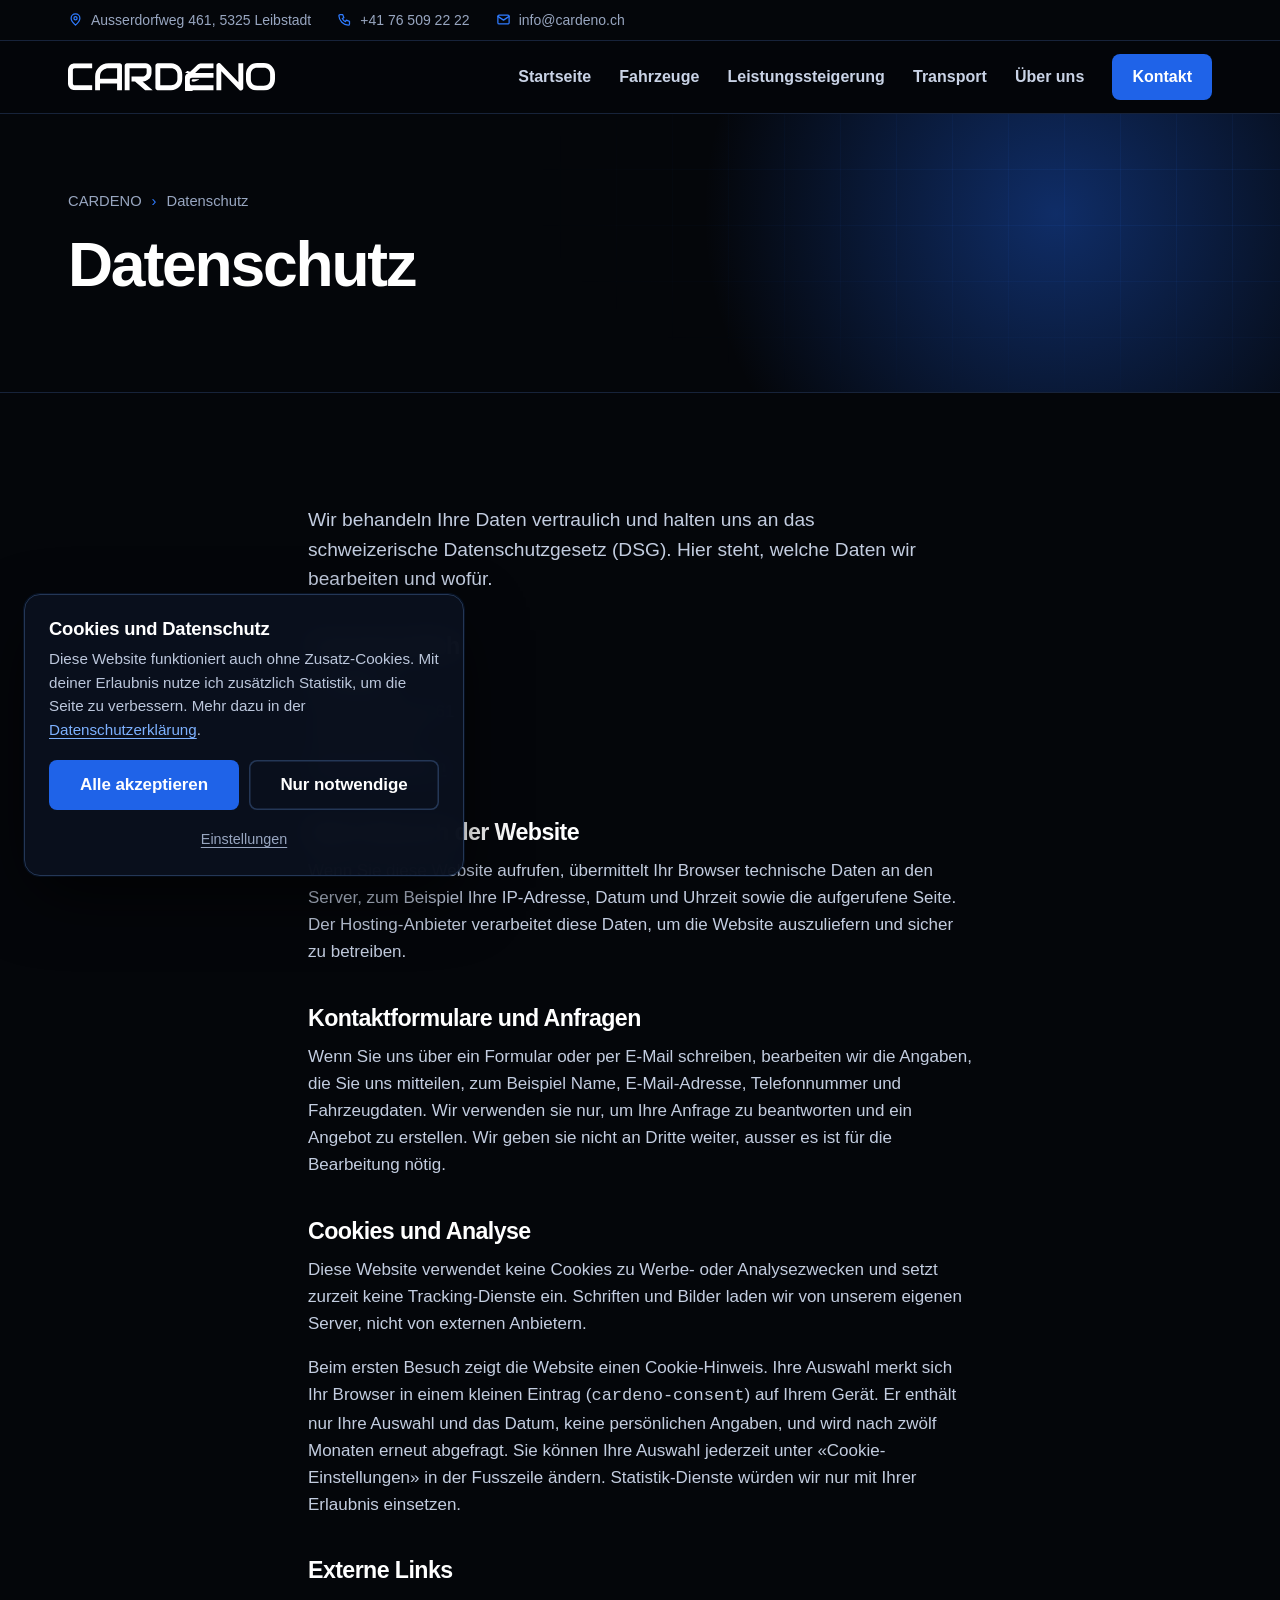
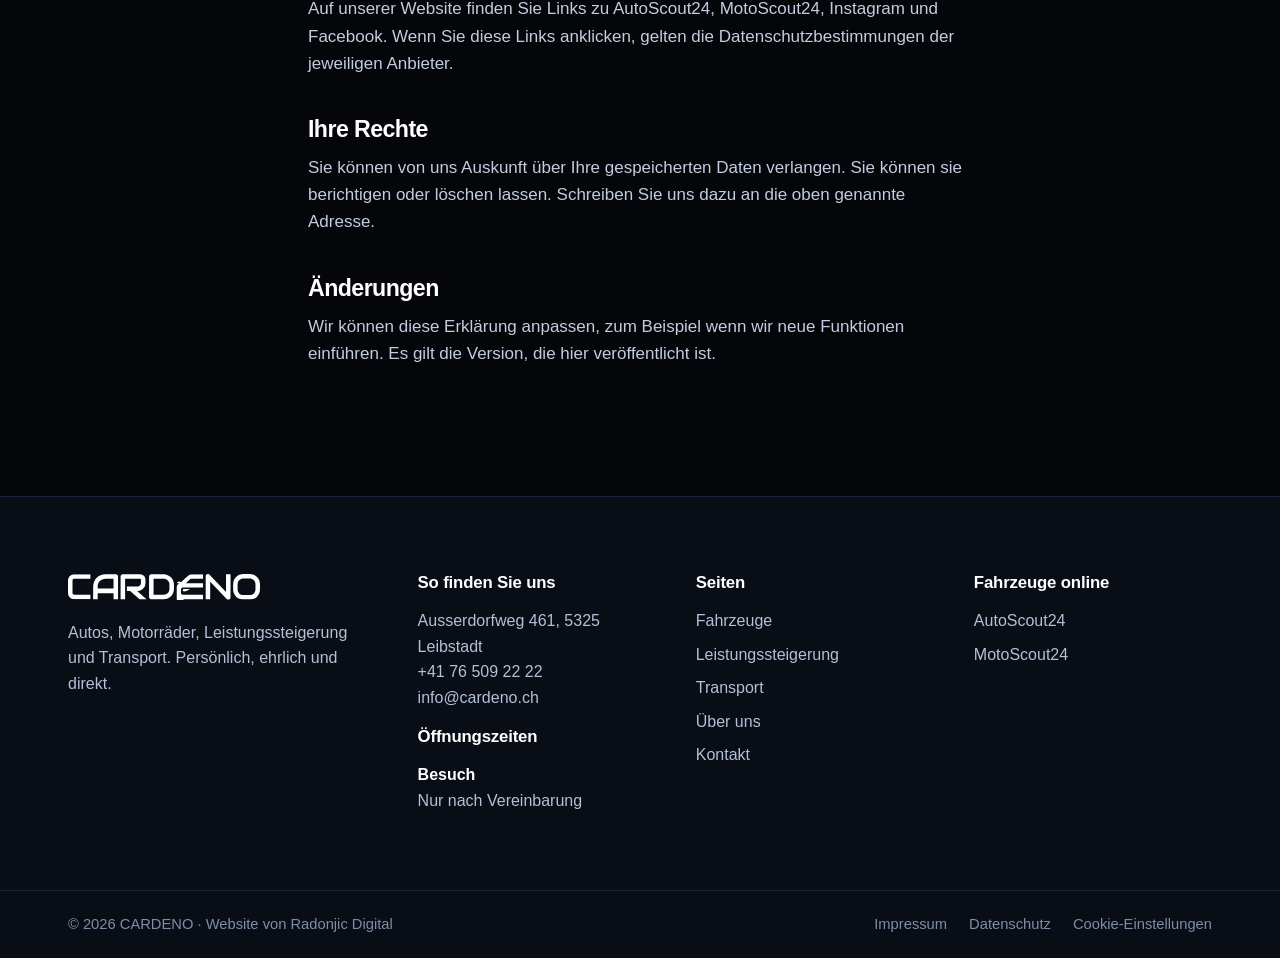
==== commit a6588be8: "Add files via upload" ====
--- a/datenschutz.html
+++ b/datenschutz.html
@@ -42,7 +42,7 @@
       <svg class="icon-close" viewBox="0 0 24 24" aria-hidden="true"><path d="M6 6l12 12M18 6L6 18"/></svg>
     </button>
     <nav class="nav" id="hauptnavigation" aria-label="Hauptnavigation">
-      <ul><li><a href="index.html">Startseite</a></li><li><a href="fahrzeuge.html">Fahrzeuge</a></li><li><a href="leistungssteigerung.html">Leistungssteigerung</a></li><li><a href="transport.html">Transport</a></li><li><a href="ueber-mich.html">Über mich</a></li><li><a class="nav-cta" href="kontakt.html">Kontakt</a></li></ul>
+      <ul><li><a href="index.html">Startseite</a></li><li><a href="fahrzeuge.html">Fahrzeuge</a></li><li><a href="leistungssteigerung.html">Leistungssteigerung</a></li><li><a href="transport.html">Transport</a></li><li><a href="ueber-uns.html">Über uns</a></li><li><a class="nav-cta" href="kontakt.html">Kontakt</a></li></ul>
     </nav>
   </div>
 </header>
@@ -54,7 +54,7 @@
 </section>
 <section class="section">
   <div class="wrap legal">
-    <p class="lead">Ich behandle deine Daten vertraulich und halte mich an das schweizerische Datenschutzgesetz (DSG). Hier steht, welche Daten ich bearbeite und wofür.</p>
+    <p class="lead">Wir behandeln Ihre Daten vertraulich und halten uns an das schweizerische Datenschutzgesetz (DSG). Hier steht, welche Daten wir bearbeiten und wofür.</p>
 
     <h2>Verantwortlich</h2>
     <p><strong data-c="firma" style="color:#fff"><span data-v></span></strong><br>
@@ -63,24 +63,24 @@
       <span data-c="email"><a data-link="mail" href="#" class="text-link"><span data-v></span></a></span></p>
 
     <h2>Beim Besuch der Website</h2>
-    <p>Wenn du diese Website aufrufst, übermittelt dein Browser technische Daten an den Server, zum Beispiel deine IP-Adresse, Datum und Uhrzeit sowie die aufgerufene Seite. Der Hosting-Anbieter verarbeitet diese Daten, um die Website auszuliefern und sicher zu betreiben.</p>
+    <p>Wenn Sie diese Website aufrufen, übermittelt Ihr Browser technische Daten an den Server, zum Beispiel Ihre IP-Adresse, Datum und Uhrzeit sowie die aufgerufene Seite. Der Hosting-Anbieter verarbeitet diese Daten, um die Website auszuliefern und sicher zu betreiben.</p>
 
     <h2>Kontaktformulare und Anfragen</h2>
-    <p>Wenn du mir über ein Formular oder per E-Mail schreibst, bearbeite ich die Angaben, die du mir mitteilst, zum Beispiel Name, E-Mail-Adresse, Telefonnummer und Fahrzeugdaten. Ich verwende sie nur, um deine Anfrage zu beantworten und ein Angebot zu erstellen. Ich gebe sie nicht an Dritte weiter, ausser es ist für die Bearbeitung nötig.</p>
-    <p data-form-provider hidden>Anfragen, die du über die Formulare dieser Website sendest, werden über den Dienst Formspree (Formspree, Inc., USA) an meine E-Mail-Adresse weitergeleitet. Dabei werden deine Angaben kurz auf Servern von Formspree verarbeitet, auch in den USA. Ich nutze den Dienst nur, damit ich deine Anfrage erhalte. Wenn du das nicht möchtest, schreib mir direkt per E-Mail oder ruf mich an.</p>
+    <p>Wenn Sie uns über ein Formular oder per E-Mail schreiben, bearbeiten wir die Angaben, die Sie uns mitteilen, zum Beispiel Name, E-Mail-Adresse, Telefonnummer und Fahrzeugdaten. Wir verwenden sie nur, um Ihre Anfrage zu beantworten und ein Angebot zu erstellen. Wir geben sie nicht an Dritte weiter, ausser es ist für die Bearbeitung nötig.</p>
+    <p data-form-provider hidden>Anfragen, die Sie über die Formulare dieser Website senden, werden über den Dienst Formspree (Formspree, Inc., USA) an unsere E-Mail-Adresse weitergeleitet. Dabei werden Ihre Angaben kurz auf Servern von Formspree verarbeitet, auch in den USA. Wir nutzen den Dienst nur, damit wir Ihre Anfrage erhalten. Wenn Sie das nicht möchten, schreiben Sie uns direkt per E-Mail oder rufen Sie uns an.</p>
 
     <h2>Cookies und Analyse</h2>
-    <p>Diese Website verwendet keine Cookies zu Werbe- oder Analysezwecken und setzt zurzeit keine Tracking-Dienste ein. Schriften und Bilder lade ich von meinem eigenen Server, nicht von externen Anbietern.</p>
-    <p>Beim ersten Besuch zeigt die Website einen Cookie-Hinweis. Deine Auswahl merkt sich dein Browser in einem kleinen Eintrag (<code>cardeno-consent</code>) auf deinem Gerät. Er enthält nur deine Auswahl und das Datum, keine persönlichen Angaben, und wird nach zwölf Monaten erneut abgefragt. Du kannst deine Auswahl jederzeit unter «Cookie-Einstellungen» in der Fusszeile ändern. Statistik-Dienste würde ich nur mit deiner Erlaubnis einsetzen.</p>
+    <p>Diese Website verwendet keine Cookies zu Werbe- oder Analysezwecken und setzt zurzeit keine Tracking-Dienste ein. Schriften und Bilder laden wir von unserem eigenen Server, nicht von externen Anbietern.</p>
+    <p>Beim ersten Besuch zeigt die Website einen Cookie-Hinweis. Ihre Auswahl merkt sich Ihr Browser in einem kleinen Eintrag (<code>cardeno-consent</code>) auf Ihrem Gerät. Er enthält nur Ihre Auswahl und das Datum, keine persönlichen Angaben, und wird nach zwölf Monaten erneut abgefragt. Sie können Ihre Auswahl jederzeit unter «Cookie-Einstellungen» in der Fusszeile ändern. Statistik-Dienste würden wir nur mit Ihrer Erlaubnis einsetzen.</p>
 
     <h2>Externe Links</h2>
-    <p>Auf meiner Website findest du Links zu AutoScout24, MotoScout24, Instagram und Facebook. Wenn du diese Links anklickst, gelten die Datenschutzbestimmungen der jeweiligen Anbieter.</p>
+    <p>Auf unserer Website finden Sie Links zu AutoScout24, MotoScout24, Instagram und Facebook. Wenn Sie diese Links anklicken, gelten die Datenschutzbestimmungen der jeweiligen Anbieter.</p>
 
-    <h2>Deine Rechte</h2>
-    <p>Du kannst von mir Auskunft über deine gespeicherten Daten verlangen. Du kannst sie berichtigen oder löschen lassen. Schreib mir dazu an die oben genannte Adresse.</p>
+    <h2>Ihre Rechte</h2>
+    <p>Sie können von uns Auskunft über Ihre gespeicherten Daten verlangen. Sie können sie berichtigen oder löschen lassen. Schreiben Sie uns dazu an die oben genannte Adresse.</p>
 
     <h2>Änderungen</h2>
-    <p>Ich kann diese Erklärung anpassen, zum Beispiel wenn ich neue Funktionen einführe. Es gilt die Version, die hier veröffentlicht ist.</p>
+    <p>Wir können diese Erklärung anpassen, zum Beispiel wenn wir neue Funktionen einführen. Es gilt die Version, die hier veröffentlicht ist.</p>
   </div>
 </section>
 
@@ -90,10 +90,10 @@
   <div class="wrap footer-main">
     <div>
       <img src="images/logo.svg" width="192" height="26" alt="CARDENO">
-      <p>Autos, Motorräder, Leistungssteigerung und Transport. Persönlich von mir.</p>
+      <p>Autos, Motorräder, Leistungssteigerung und Transport. Persönlich, ehrlich und direkt.</p>
     </div>
     <div>
-      <h2>So findest du mich</h2>
+      <h2>So finden Sie uns</h2>
       <p data-c="adresse"><span data-v></span></p>
       <p data-c="telefon"><a data-link="tel" href="#"><span data-v></span></a></p>
       <p data-c="email"><a data-link="mail" href="#"><span data-v></span></a></p>
@@ -109,7 +109,7 @@
         <li><a href="fahrzeuge.html">Fahrzeuge</a></li>
         <li><a href="leistungssteigerung.html">Leistungssteigerung</a></li>
         <li><a href="transport.html">Transport</a></li>
-        <li><a href="ueber-mich.html">Über mich</a></li>
+        <li><a href="ueber-uns.html">Über uns</a></li>
         <li><a href="kontakt.html">Kontakt</a></li>
       </ul>
     </div>
--- a/css/style.css
+++ b/css/style.css
@@ -892,3 +892,15 @@
   .mcard { padding: 12px 14px; min-height: 64px; }
   .mcard strong { font-size: .98rem; }
 }
+
+/* Bestätigung nach dem Senden */
+.thanks { position: fixed; inset: 0; z-index: 1050; display: flex; align-items: center; justify-content: center; padding: 20px; background: rgba(2,4,8,.78); backdrop-filter: blur(6px); opacity: 0; transition: opacity .25s ease; }
+.thanks.is-in { opacity: 1; }
+.thanks__box { width: 100%; max-width: 440px; text-align: center; padding: 40px 28px 30px; background: var(--panel); border: 1px solid var(--line-strong); border-radius: 18px; box-shadow: 0 30px 80px rgba(0,0,0,.6), 0 0 0 1px rgba(47,123,255,.15); transform: translateY(14px) scale(.97); transition: transform .3s ease; outline: none; }
+.thanks.is-in .thanks__box { transform: none; }
+.thanks__icon { width: 68px; height: 68px; margin: 0 auto 18px; border-radius: 50%; display: grid; place-items: center; color: #fff; background: var(--blue); box-shadow: 0 0 0 8px rgba(47,123,255,.2); }
+.thanks h2 { margin: 0 0 10px; font-size: 1.6rem; color: var(--text); }
+.thanks p { margin: 0 0 26px; color: var(--muted); line-height: 1.55; }
+.thanks .btn { min-width: 160px; }
+body.thanks-open { overflow: hidden; }
+@media (prefers-reduced-motion: reduce) { .thanks, .thanks__box { transition: none; } }
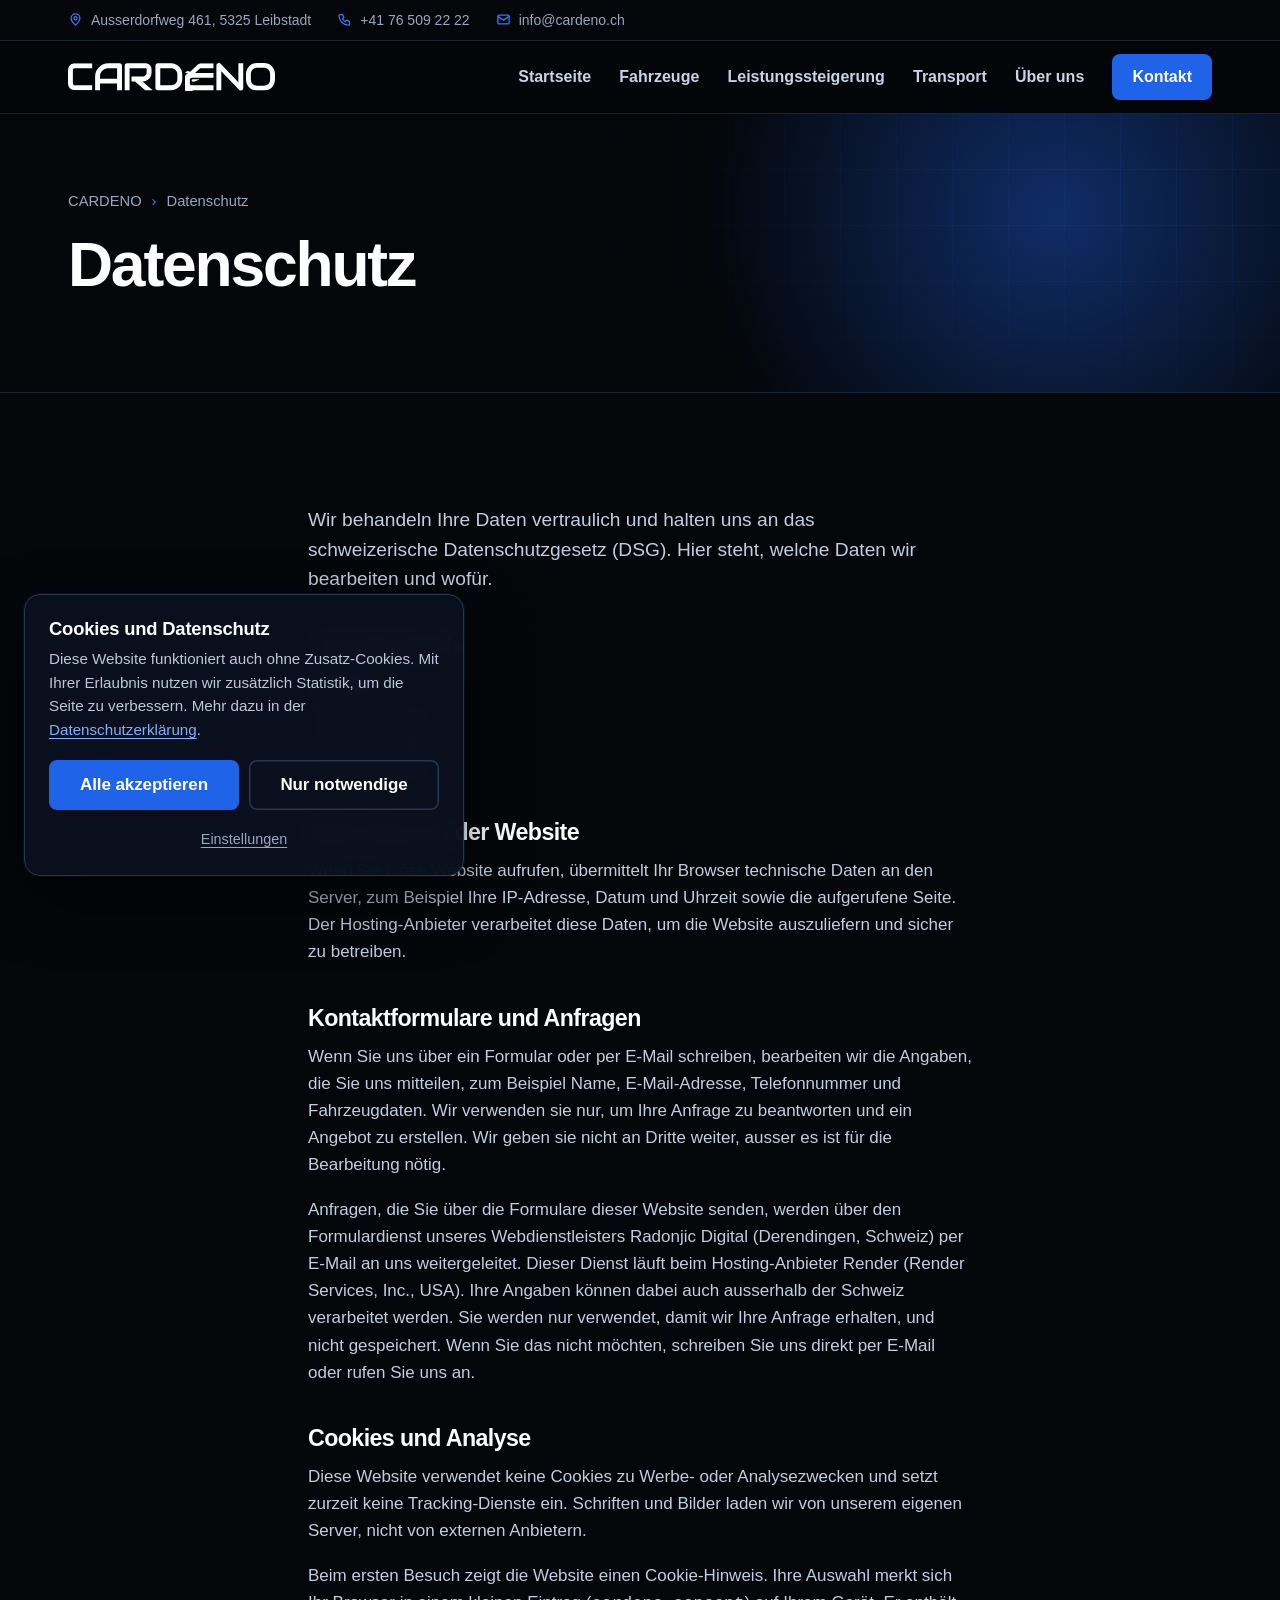
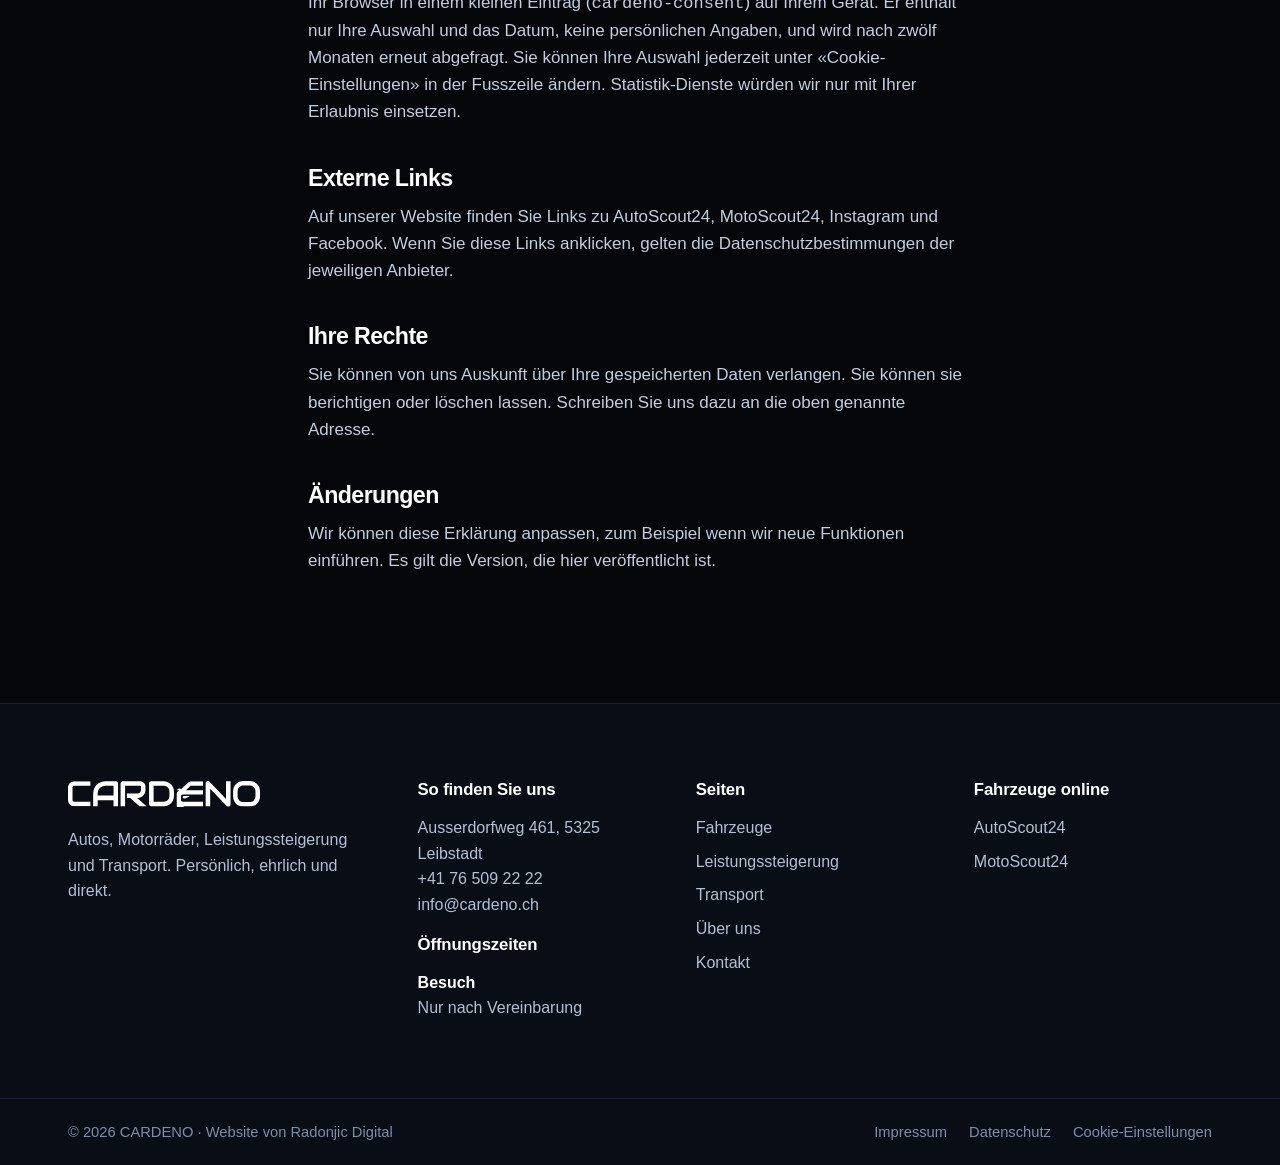
==== commit 8ac133c5: "Datenschutz: Formulardienst Radonjic Digital statt Formspree" ====
--- a/datenschutz.html
+++ b/datenschutz.html
@@ -67,7 +67,7 @@
 
     <h2>Kontaktformulare und Anfragen</h2>
     <p>Wenn Sie uns über ein Formular oder per E-Mail schreiben, bearbeiten wir die Angaben, die Sie uns mitteilen, zum Beispiel Name, E-Mail-Adresse, Telefonnummer und Fahrzeugdaten. Wir verwenden sie nur, um Ihre Anfrage zu beantworten und ein Angebot zu erstellen. Wir geben sie nicht an Dritte weiter, ausser es ist für die Bearbeitung nötig.</p>
-    <p data-form-provider hidden>Anfragen, die Sie über die Formulare dieser Website senden, werden über den Dienst Formspree (Formspree, Inc., USA) an unsere E-Mail-Adresse weitergeleitet. Dabei werden Ihre Angaben kurz auf Servern von Formspree verarbeitet, auch in den USA. Wir nutzen den Dienst nur, damit wir Ihre Anfrage erhalten. Wenn Sie das nicht möchten, schreiben Sie uns direkt per E-Mail oder rufen Sie uns an.</p>
+    <p data-form-provider hidden>Anfragen, die Sie über die Formulare dieser Website senden, werden über den Formulardienst unseres Webdienstleisters Radonjic Digital (Derendingen, Schweiz) per E-Mail an uns weitergeleitet. Dieser Dienst läuft beim Hosting-Anbieter Render (Render Services, Inc., USA). Ihre Angaben können dabei auch ausserhalb der Schweiz verarbeitet werden. Sie werden nur verwendet, damit wir Ihre Anfrage erhalten, und nicht gespeichert. Wenn Sie das nicht möchten, schreiben Sie uns direkt per E-Mail oder rufen Sie uns an.</p>
 
     <h2>Cookies und Analyse</h2>
     <p>Diese Website verwendet keine Cookies zu Werbe- oder Analysezwecken und setzt zurzeit keine Tracking-Dienste ein. Schriften und Bilder laden wir von unserem eigenen Server, nicht von externen Anbietern.</p>
